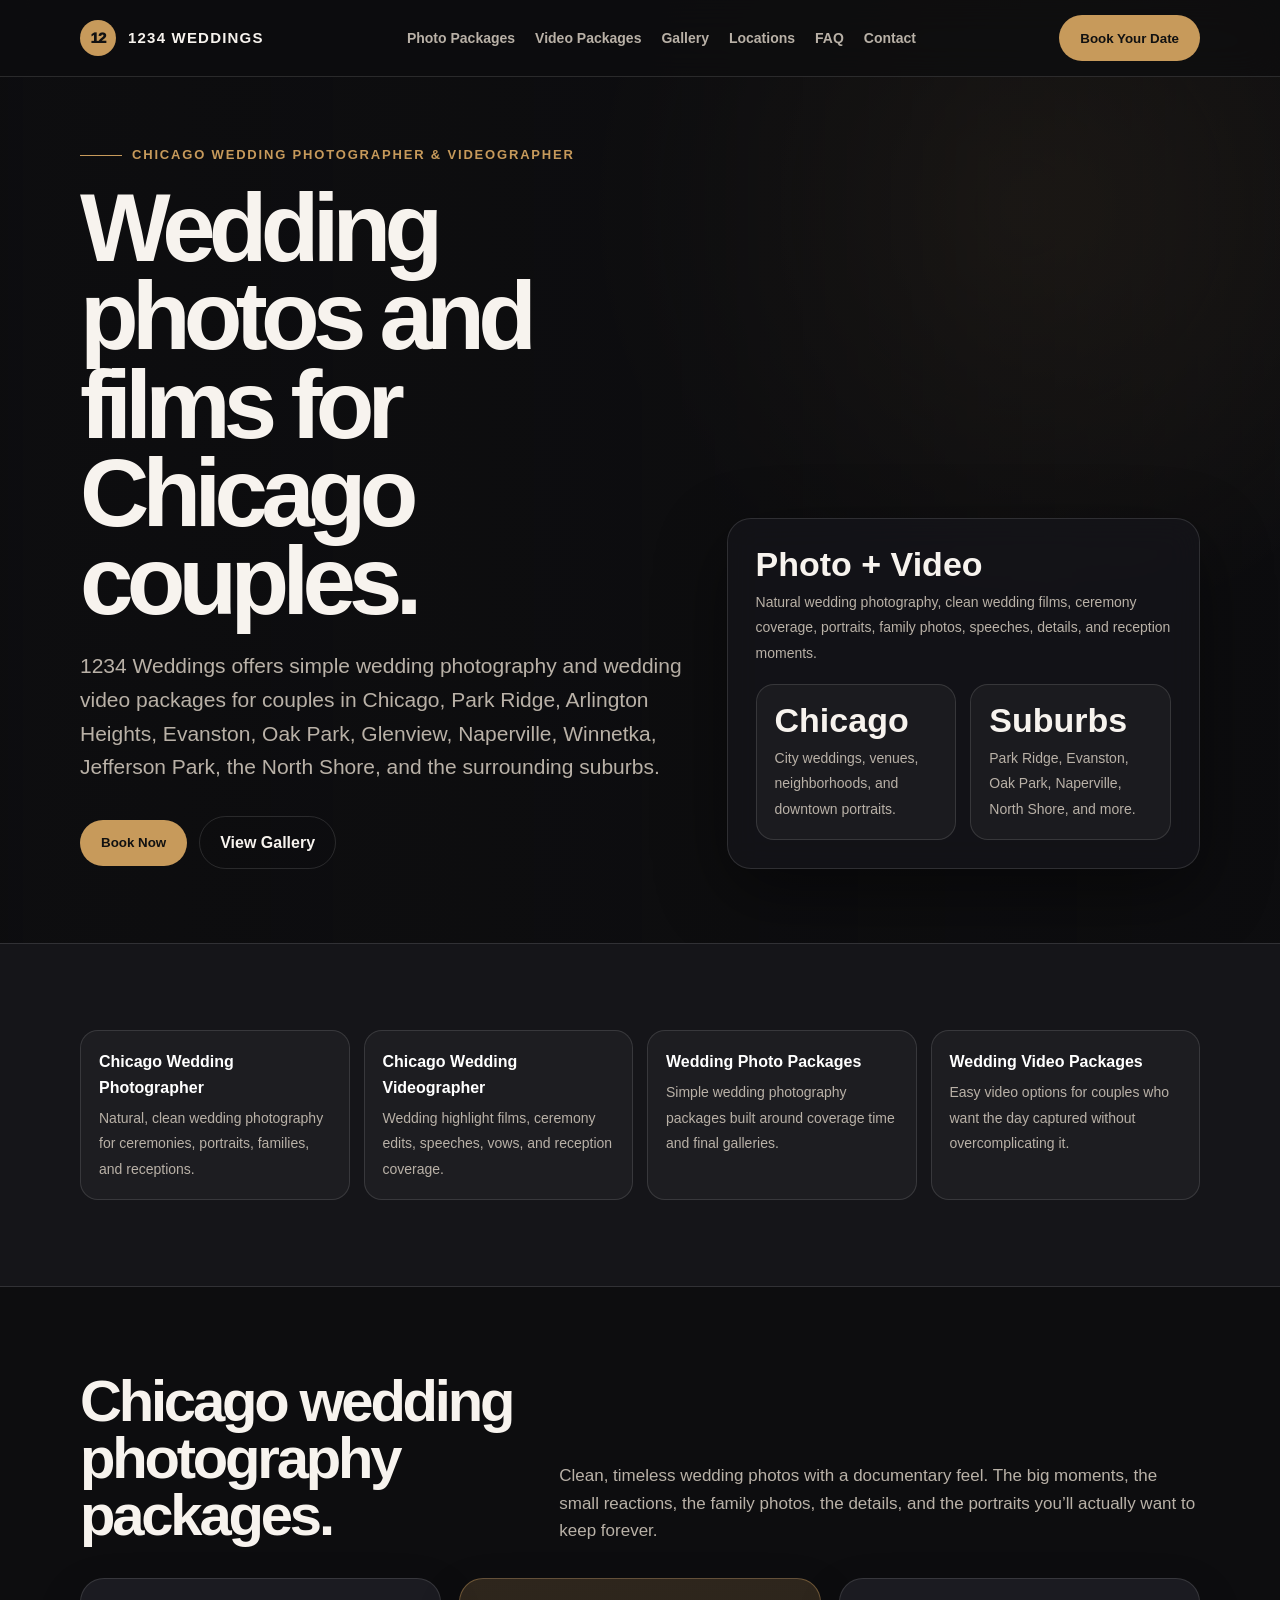
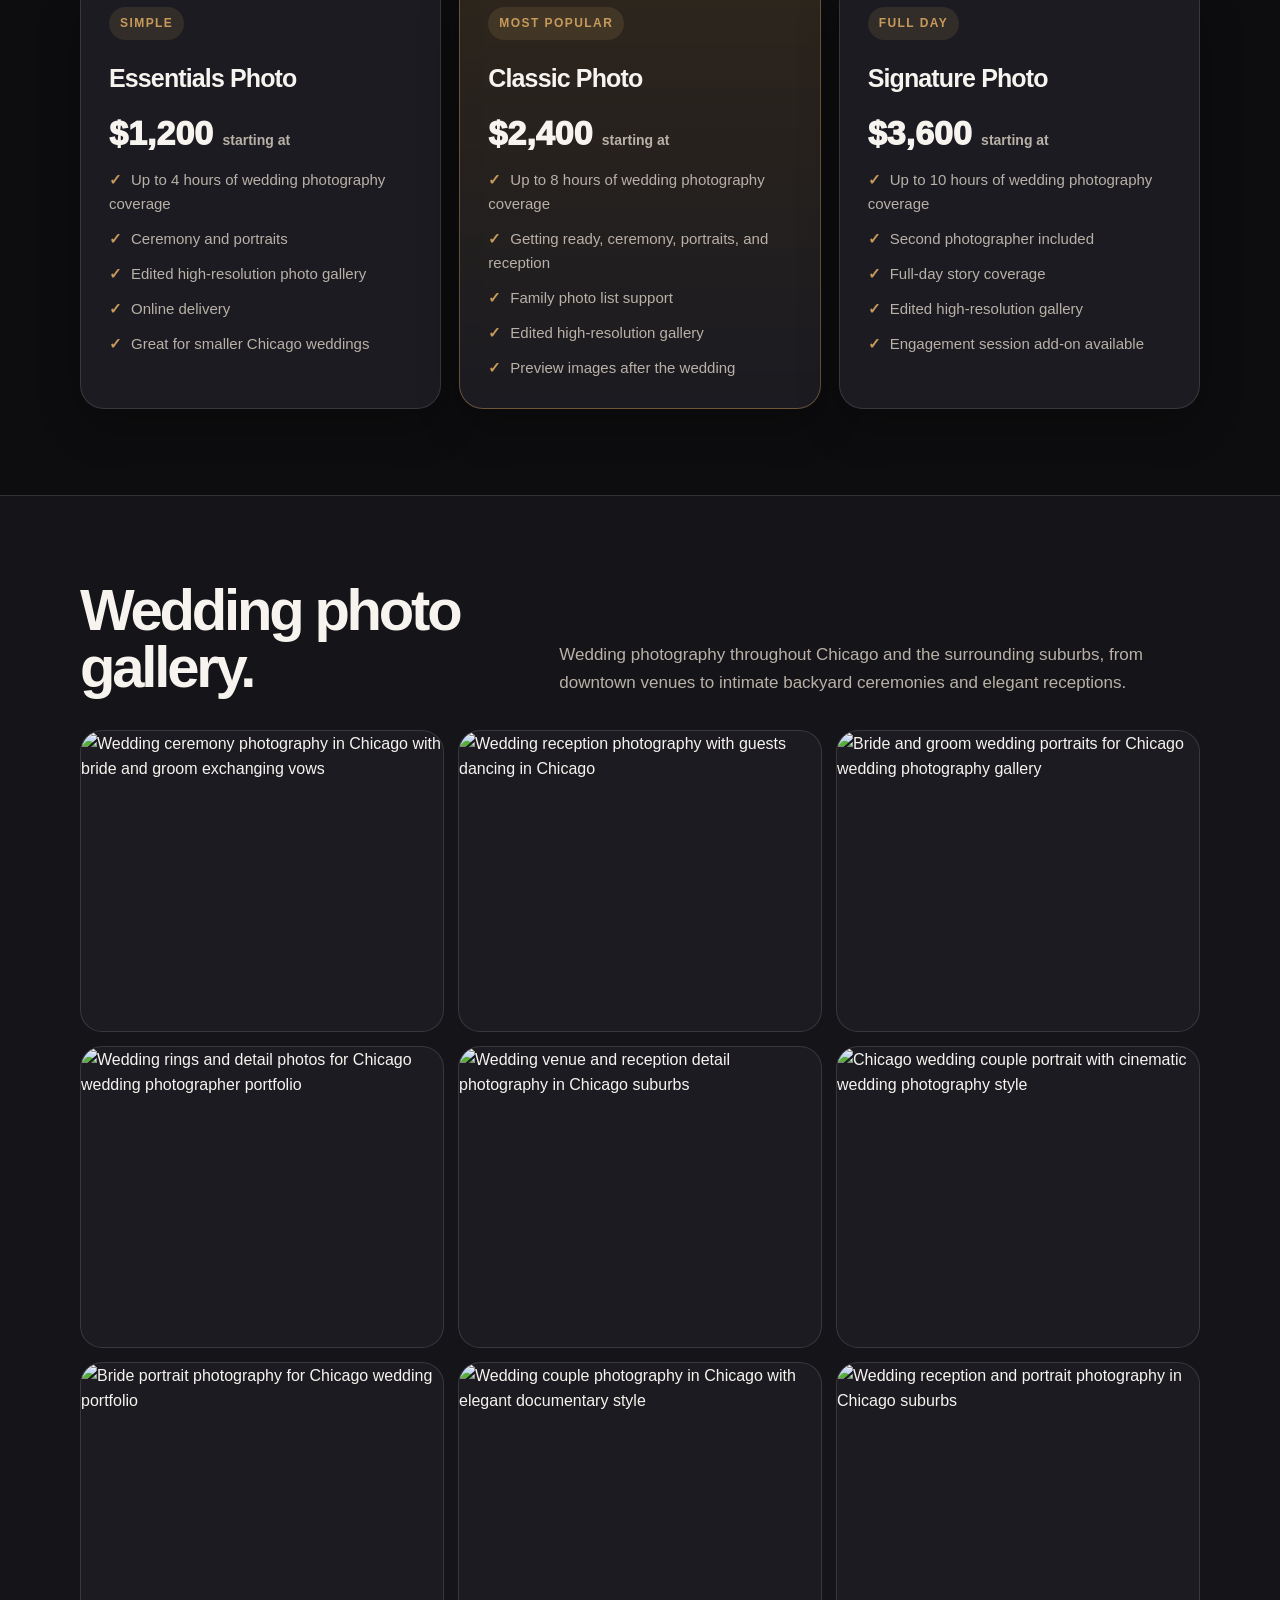
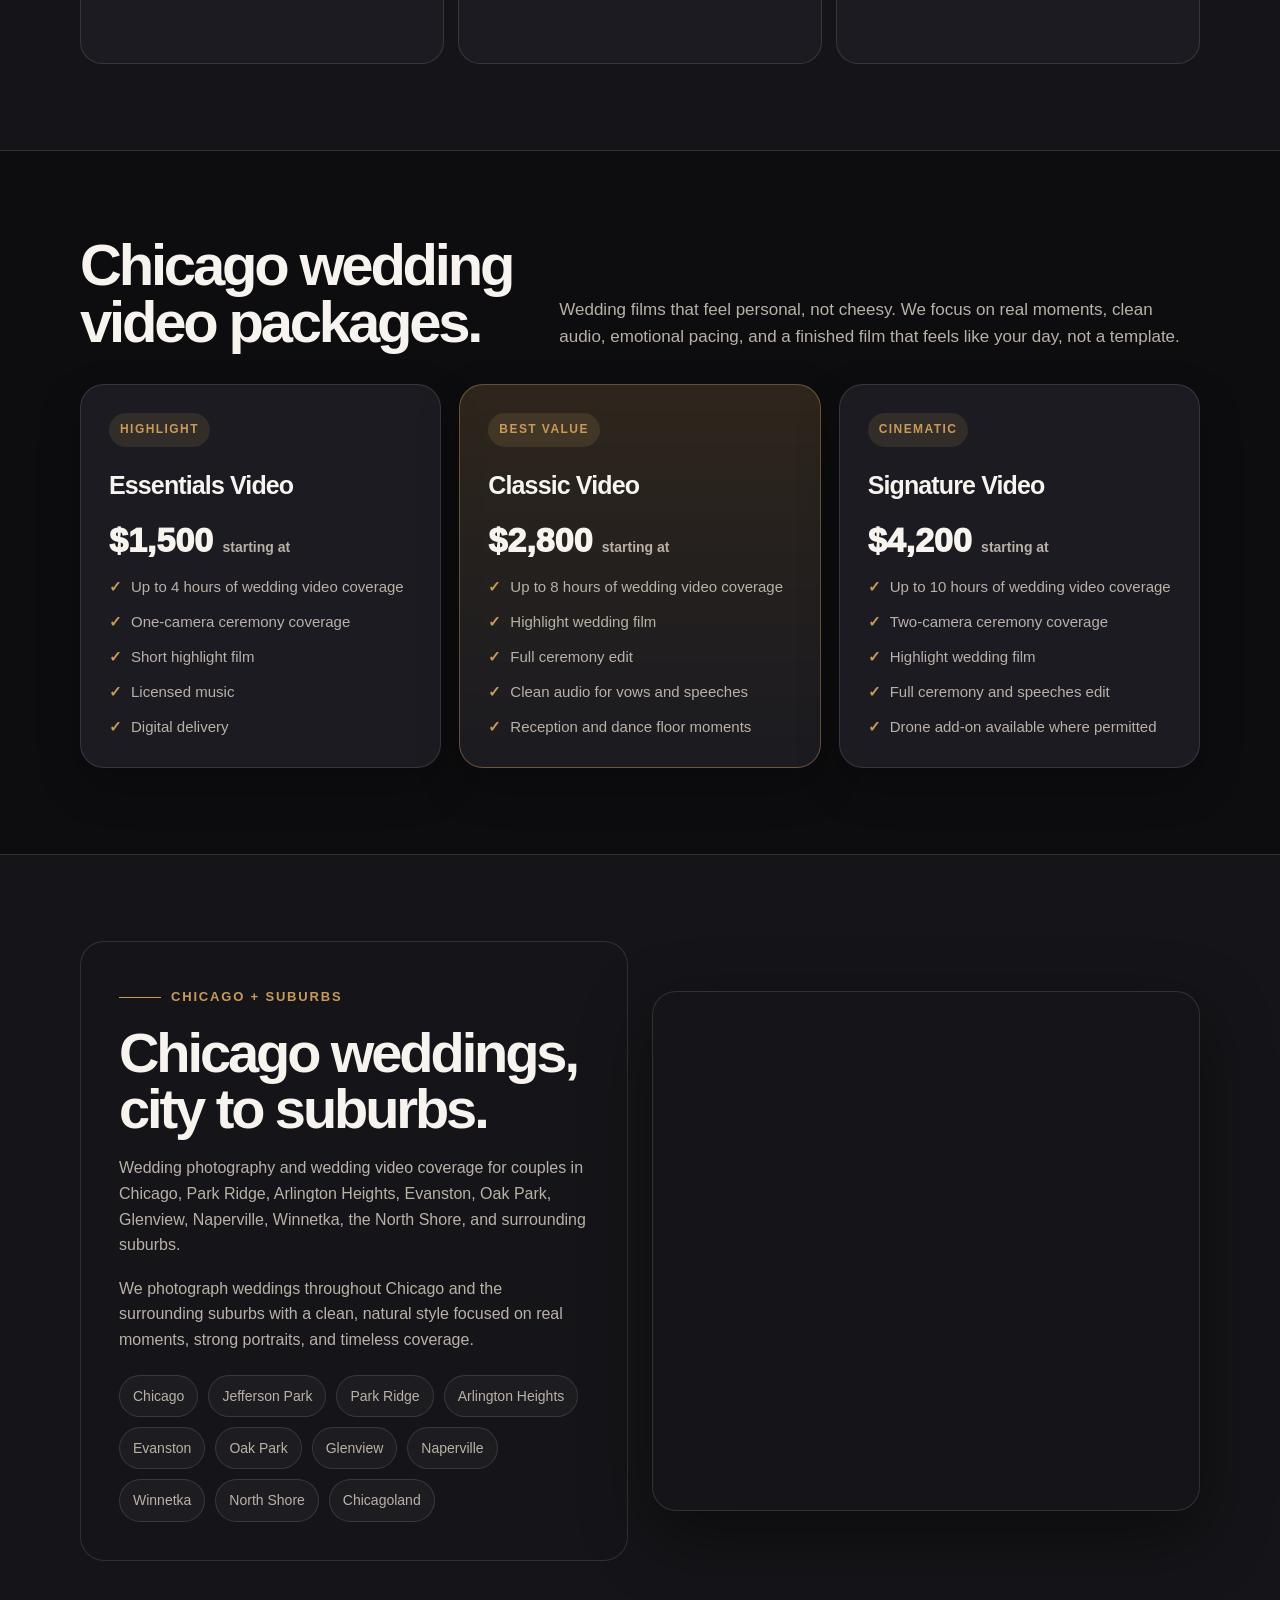
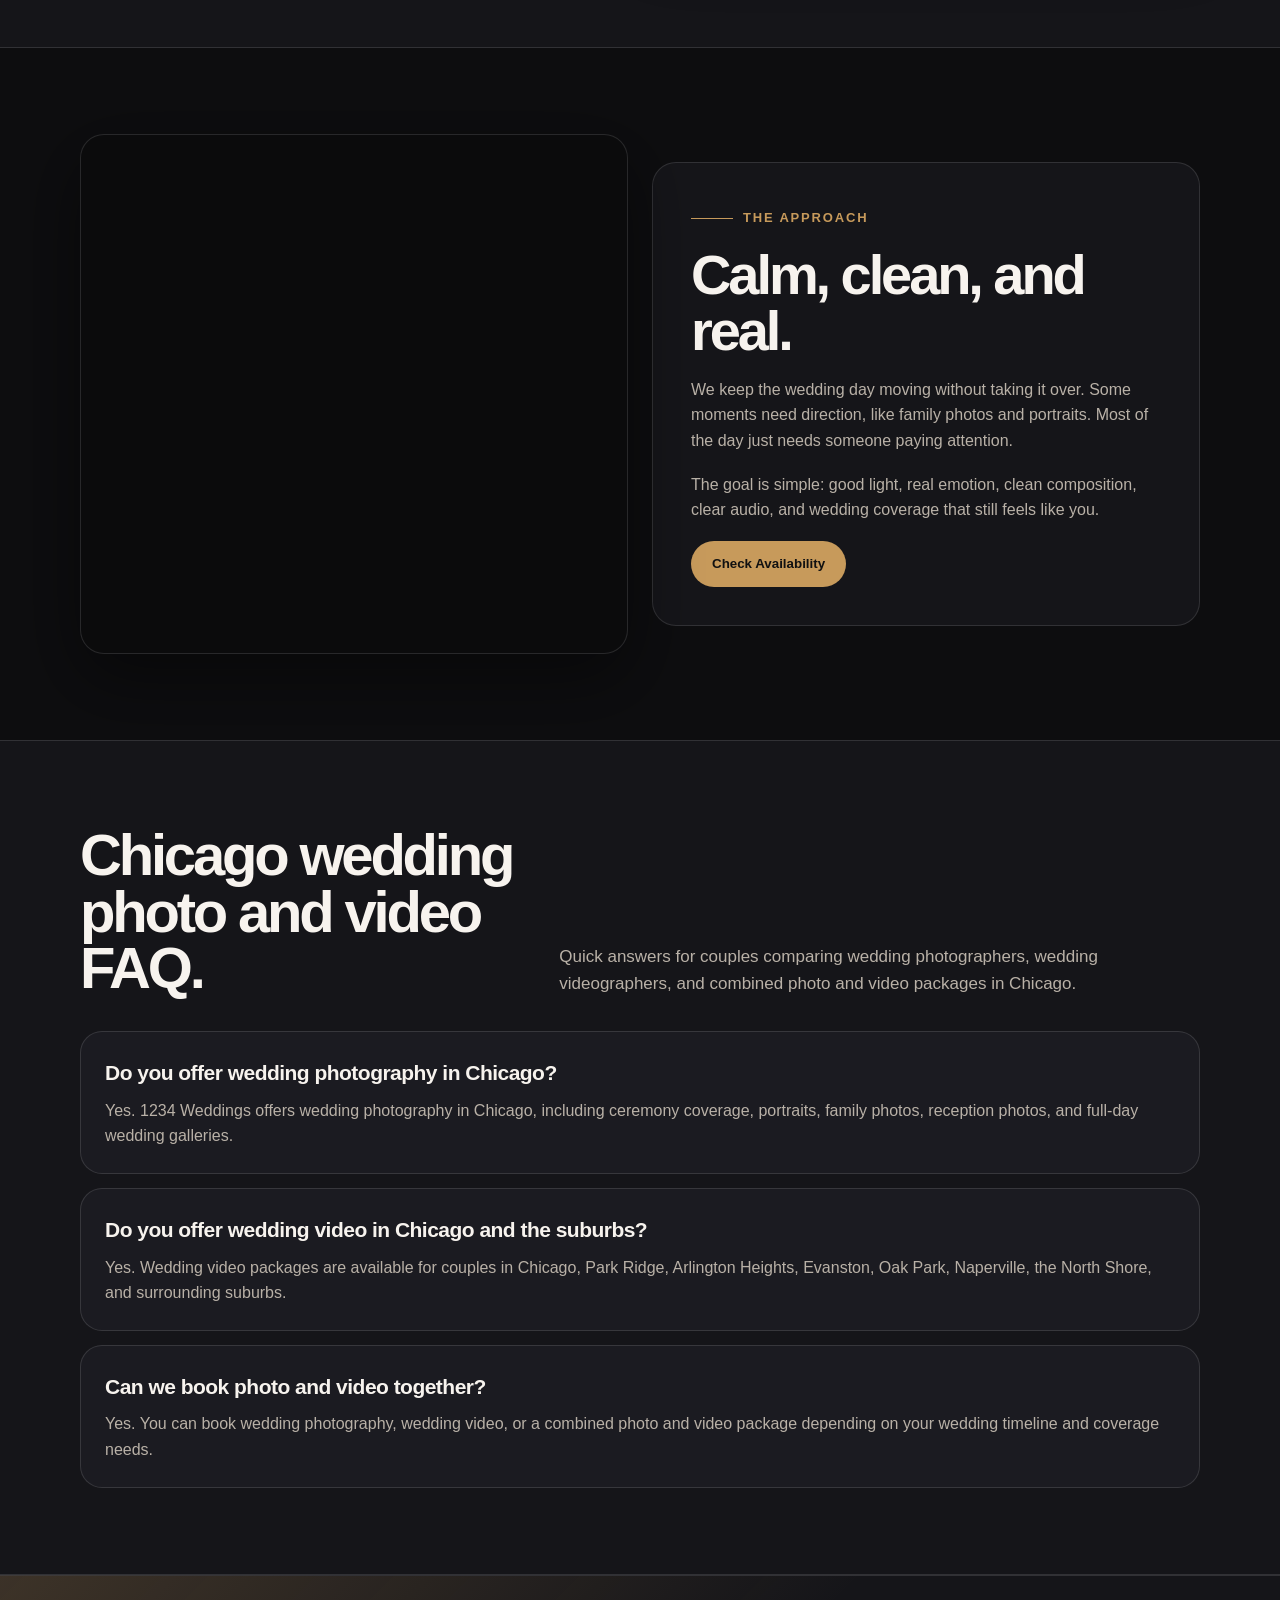
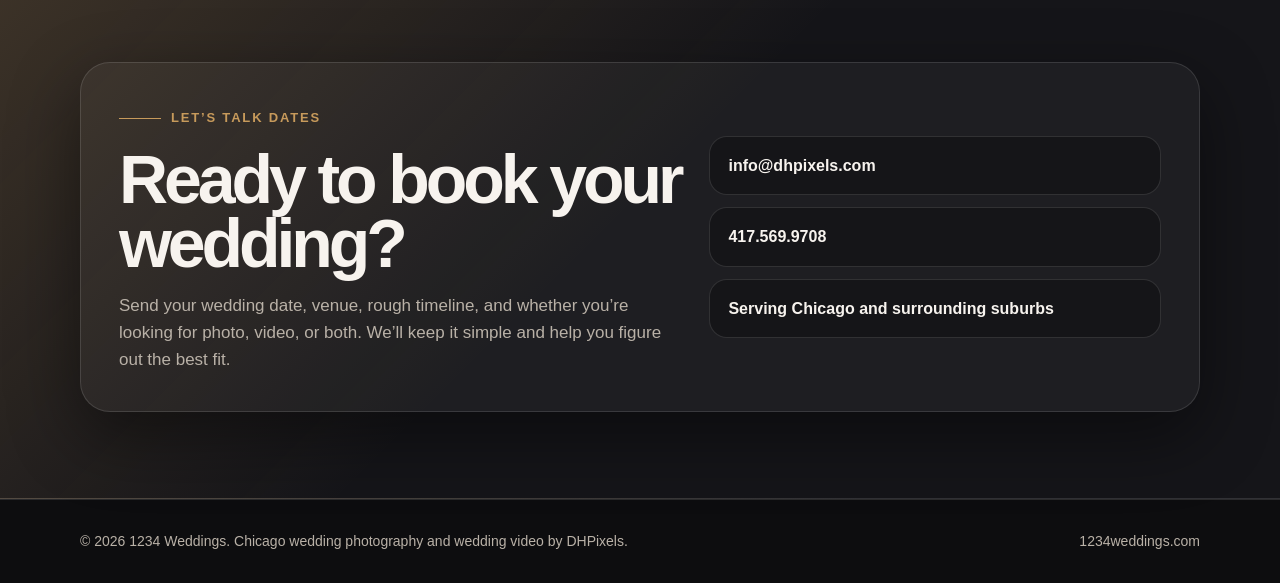
==== index.html @ 3622712f "Rename 1234_weddings_one_page_site.html to index.html" ====
<!DOCTYPE html>
<html lang="en">
<head>
  <meta charset="UTF-8" />
  <meta name="viewport" content="width=device-width, initial-scale=1.0" />

  <title>Chicago Wedding Photographer & Videographer | 1234 Weddings</title>
  <meta name="description" content="1234 Weddings offers wedding photography and wedding video in Chicago, Park Ridge, Arlington Heights, Evanston, Oak Park, Glenview, Naperville, Winnetka, Jefferson Park, the North Shore, and surrounding suburbs. Simple wedding photo packages, clean wedding films, and easy booking through info@dhpixels.com." />
  <meta name="keywords" content="Chicago wedding photographer, Chicago wedding videographer, wedding photography Chicago, wedding video Chicago, wedding photographer Park Ridge, wedding videographer Park Ridge, wedding photographer Arlington Heights, wedding photographer Evanston, wedding photographer Oak Park, wedding photographer Naperville, wedding photographer North Shore, wedding video packages Chicago, wedding photo packages Chicago" />
  <meta name="robots" content="index, follow, max-image-preview:large" />
  <meta name="author" content="1234 Weddings" />
  <link rel="canonical" href="https://1234weddings.com/" />

  <meta property="og:title" content="Chicago Wedding Photographer & Videographer | 1234 Weddings" />
  <meta property="og:description" content="Simple, natural wedding photography and wedding video packages for couples in Chicago and the suburbs." />
  <meta property="og:type" content="website" />
  <meta property="og:url" content="https://1234weddings.com/" />
  <meta property="og:image" content="https://i.postimg.cc/MGp6KhQF/1234weddings-com0.avif" />
  <meta property="og:locale" content="en_US" />

  <meta name="twitter:card" content="summary_large_image" />
  <meta name="twitter:title" content="Chicago Wedding Photographer & Videographer | 1234 Weddings" />
  <meta name="twitter:description" content="Wedding photo and video packages for Chicago couples and surrounding suburbs." />
  <meta name="twitter:image" content="https://i.postimg.cc/MGp6KhQF/1234weddings-com0.avif" />

  <script type="application/ld+json">
  {
    "@context": "https://schema.org",
    "@graph": [
      {
        "@type": "LocalBusiness",
        "@id": "https://1234weddings.com/#business",
        "name": "1234 Weddings",
        "url": "https://1234weddings.com/",
        "email": "info@dhpixels.com",
        "telephone": "+1-417-569-9708",
        "description": "Chicago wedding photography and wedding video services for couples in Chicago and surrounding suburbs.",
        "image": "https://i.postimg.cc/MGp6KhQF/1234weddings-com0.avif",
        "areaServed": [
          "Chicago",
          "Jefferson Park",
          "Park Ridge",
          "Arlington Heights",
          "Evanston",
          "Oak Park",
          "Glenview",
          "Naperville",
          "Winnetka",
          "North Shore",
          "Chicagoland"
        ],
        "serviceType": [
          "Wedding Photography",
          "Wedding Videography",
          "Wedding Photo Packages",
          "Wedding Video Packages"
        ],
        "priceRange": "$$$"
      },
      {
        "@type": "WebSite",
        "@id": "https://1234weddings.com/#website",
        "url": "https://1234weddings.com/",
        "name": "1234 Weddings",
        "description": "Chicago wedding photographer and wedding videographer for couples in Chicago and the suburbs.",
        "publisher": {
          "@id": "https://1234weddings.com/#business"
        }
      },
      {
        "@type": "FAQPage",
        "@id": "https://1234weddings.com/#faq",
        "mainEntity": [
          {
            "@type": "Question",
            "name": "Do you offer wedding photography in Chicago?",
            "acceptedAnswer": {
              "@type": "Answer",
              "text": "Yes. 1234 Weddings offers wedding photography in Chicago, including ceremony coverage, portraits, family photos, reception photos, and full-day wedding galleries."
            }
          },
          {
            "@type": "Question",
            "name": "Do you offer wedding video in Chicago and the suburbs?",
            "acceptedAnswer": {
              "@type": "Answer",
              "text": "Yes. 1234 Weddings offers wedding video packages for couples in Chicago, Park Ridge, Arlington Heights, Evanston, Oak Park, Naperville, the North Shore, and surrounding suburbs."
            }
          },
          {
            "@type": "Question",
            "name": "Can couples book photo and video together?",
            "acceptedAnswer": {
              "@type": "Answer",
              "text": "Yes. Couples can book wedding photography, wedding video, or a combined photo and video package depending on the wedding timeline and coverage needs."
            }
          }
        ]
      }
    ]
  }
  </script>

  <style>
    .contact-modal {
      position: fixed;
      inset: 0;
      background: rgba(0,0,0,.72);
      display: flex;
      align-items: center;
      justify-content: center;
      padding: 20px;
      z-index: 9999;
      opacity: 0;
      visibility: hidden;
      transition: .25s ease;
    }

    .contact-modal.active {
      opacity: 1;
      visibility: visible;
    }

    .modal-box {
      width: 100%;
      max-width: 440px;
      background: linear-gradient(180deg, #1d4ed8, #1e40af);
      border-radius: 28px;
      padding: 34px;
      color: white;
      position: relative;
      box-shadow: 0 30px 80px rgba(0,0,0,.45);
    }

    .modal-close {
      position: absolute;
      top: 16px;
      right: 18px;
      background: rgba(255,255,255,.12);
      border: 0;
      width: 38px;
      height: 38px;
      border-radius: 50%;
      color: white;
      font-size: 18px;
      cursor: pointer;
    }

    .modal-box h3 {
      font-size: 38px;
      line-height: .95;
      letter-spacing: -.05em;
      margin-bottom: 14px;
    }

    .modal-box p {
      color: rgba(255,255,255,.78);
      margin-bottom: 26px;
      font-size: 16px;
    }

    .modal-actions {
      display: grid;
      gap: 12px;
    }

    .modal-link {
      display: flex;
      align-items: center;
      justify-content: center;
      min-height: 58px;
      border-radius: 18px;
      font-weight: 900;
      font-size: 16px;
      transition: .2s ease;
    }

    .modal-link.primary {
      background: white;
      color: #1e40af;
    }

    .modal-link.secondary {
      background: rgba(255,255,255,.12);
      color: white;
      border: 1px solid rgba(255,255,255,.14);
    }

    .modal-link:hover {
      transform: translateY(-2px);
    }
    :root {
      --bg: #0d0d0f;
      --bg-soft: #151519;
      --card: #1b1b21;
      --text: #f7f3ee;
      --muted: #b9b1a7;
      --line: rgba(255,255,255,.12);
      --accent: #c79a5b;
      --accent-soft: rgba(199,154,91,.14);
      --white: #ffffff;
      --shadow: 0 24px 70px rgba(0,0,0,.45);
      --radius: 24px;
    }

    * {
      box-sizing: border-box;
      margin: 0;
      padding: 0;
    }

    html {
      scroll-behavior: smooth;
    }

    body {
      font-family: Inter, -apple-system, BlinkMacSystemFont, "Segoe UI", sans-serif;
      background: var(--bg);
      color: var(--text);
      line-height: 1.6;
      overflow-x: hidden;
    }

    a {
      color: inherit;
      text-decoration: none;
    }

    img {
      max-width: 100%;
      display: block;
    }

    .skip-link {
      position: absolute;
      top: -80px;
      left: 16px;
      z-index: 99;
      padding: 12px 16px;
      background: var(--accent);
      color: #111;
      border-radius: 999px;
      font-weight: 900;
    }

    .skip-link:focus {
      top: 16px;
    }

    .wrap {
      width: min(1120px, calc(100% - 36px));
      margin: 0 auto;
    }

    header {
      position: fixed;
      top: 0;
      left: 0;
      width: 100%;
      z-index: 10;
      backdrop-filter: blur(16px);
      background: rgba(13,13,15,.78);
      border-bottom: 1px solid var(--line);
    }

    .nav {
      height: 76px;
      display: flex;
      align-items: center;
      justify-content: space-between;
      gap: 20px;
    }

    .brand {
      display: flex;
      align-items: center;
      gap: 12px;
      font-weight: 900;
      letter-spacing: .08em;
      text-transform: uppercase;
      font-size: 15px;
      white-space: nowrap;
    }

    .brand-mark {
      width: 36px;
      height: 36px;
      border-radius: 50%;
      display: grid;
      place-items: center;
      background: var(--accent);
      color: #121212;
      font-weight: 950;
      letter-spacing: -.05em;
      flex: 0 0 auto;
    }

    .nav-links {
      display: flex;
      align-items: center;
      gap: 20px;
      color: var(--muted);
      font-size: 14px;
      font-weight: 700;
    }

    .nav-links a:hover {
      color: var(--white);
    }

    .btn {
      display: inline-flex;
      align-items: center;
      justify-content: center;
      border-radius: 999px;
      padding: 13px 20px;
      background: var(--accent);
      color: #111;
      font-weight: 900;
      border: 1px solid transparent;
      transition: .2s ease;
      text-align: center;
      min-height: 46px;
    }

    .btn:hover {
      transform: translateY(-2px);
      box-shadow: 0 14px 30px rgba(199,154,91,.22);
    }

    .btn.secondary {
      background: transparent;
      color: var(--text);
      border-color: var(--line);
    }

    .hero {
      min-height: 94vh;
      display: grid;
      align-items: center;
      padding: 138px 0 74px;
      position: relative;
      overflow: hidden;
      background:
        linear-gradient(90deg, rgba(13,13,15,.97) 0%, rgba(13,13,15,.80) 52%, rgba(13,13,15,.58) 100%),
        radial-gradient(circle at 80% 22%, rgba(199,154,91,.22), transparent 34%),
        url('https://i.postimg.cc/MGp6KhQF/1234weddings-com0.avif') center/cover;
    }

    .hero-grid {
      display: grid;
      grid-template-columns: 1.12fr .88fr;
      align-items: end;
      gap: 44px;
    }

    .eyebrow {
      display: inline-flex;
      align-items: center;
      gap: 10px;
      color: var(--accent);
      font-size: 13px;
      text-transform: uppercase;
      letter-spacing: .14em;
      font-weight: 900;
      margin-bottom: 18px;
    }

    .eyebrow::before {
      content: "";
      width: 42px;
      height: 1px;
      background: var(--accent);
      flex: 0 0 auto;
    }

    h1 {
      font-size: clamp(44px, 8vw, 96px);
      line-height: .92;
      letter-spacing: -.07em;
      max-width: 900px;
      margin-bottom: 24px;
    }

    .hero p {
      max-width: 700px;
      color: var(--muted);
      font-size: clamp(17px, 2vw, 21px);
      margin-bottom: 32px;
    }

    .hero-actions {
      display: flex;
      flex-wrap: wrap;
      gap: 12px;
      align-items: center;
    }

    .hero-card {
      background: rgba(21,21,25,.80);
      border: 1px solid var(--line);
      border-radius: var(--radius);
      padding: 28px;
      box-shadow: var(--shadow);
      backdrop-filter: blur(16px);
    }

    .hero-card strong {
      display: block;
      font-size: 34px;
      line-height: 1;
      margin-bottom: 8px;
    }

    .hero-card span {
      color: var(--muted);
      font-size: 14px;
    }

    .stats {
      display: grid;
      grid-template-columns: 1fr 1fr;
      gap: 14px;
      margin-top: 18px;
    }

    .stat {
      border: 1px solid var(--line);
      border-radius: 18px;
      padding: 18px;
      background: rgba(255,255,255,.04);
    }

    section {
      padding: 86px 0;
    }

    .section-head {
      display: grid;
      grid-template-columns: .82fr 1.18fr;
      gap: 34px;
      align-items: end;
      margin-bottom: 34px;
    }

    .section-head h2 {
      font-size: clamp(34px, 5vw, 58px);
      line-height: .98;
      letter-spacing: -.055em;
    }

    .section-head p {
      color: var(--muted);
      font-size: 17px;
      max-width: 680px;
    }

    .cards {
      display: grid;
      grid-template-columns: repeat(3, 1fr);
      gap: 18px;
    }

    .card {
      background: var(--card);
      border: 1px solid var(--line);
      border-radius: var(--radius);
      padding: 28px;
      box-shadow: 0 18px 44px rgba(0,0,0,.24);
      min-height: 100%;
    }

    .card.featured {
      background: linear-gradient(180deg, rgba(199,154,91,.18), rgba(27,27,33,1));
      border-color: rgba(199,154,91,.42);
    }

    .card .tag {
      display: inline-flex;
      padding: 7px 11px;
      border-radius: 999px;
      background: var(--accent-soft);
      color: var(--accent);
      font-size: 12px;
      text-transform: uppercase;
      letter-spacing: .12em;
      font-weight: 900;
      margin-bottom: 18px;
    }

    .card h3 {
      font-size: 25px;
      letter-spacing: -.035em;
      margin-bottom: 8px;
    }

    .price {
      font-size: 34px;
      line-height: 1;
      font-weight: 950;
      margin: 18px 0 18px;
    }

    .price span {
      color: var(--muted);
      font-size: 14px;
      font-weight: 700;
    }

    .card ul {
      list-style: none;
      display: grid;
      gap: 11px;
      color: var(--muted);
      font-size: 15px;
    }

    .card li::before {
      content: "✓";
      color: var(--accent);
      font-weight: 900;
      margin-right: 9px;
    }

    .seo-band {
      background: var(--bg-soft);
      border-top: 1px solid var(--line);
      border-bottom: 1px solid var(--line);
    }

    .seo-grid {
      display: grid;
      grid-template-columns: repeat(4, 1fr);
      gap: 14px;
    }

    .seo-pill {
      border: 1px solid var(--line);
      border-radius: 18px;
      padding: 18px;
      background: rgba(255,255,255,.035);
    }

    .seo-pill strong {
      display: block;
      margin-bottom: 4px;
      color: var(--white);
    }

    .seo-pill span {
      color: var(--muted);
      font-size: 14px;
    }

    .gallery-grid {
      display: grid;
      grid-template-columns: repeat(3, 1fr);
      gap: 14px;
    }

    .gallery-item {
      min-height: 300px;
      border-radius: 22px;
      overflow: hidden;
      border: 1px solid var(--line);
      background: var(--card);
      position: relative;
    }

    .gallery-item img {
      width: 100%;
      height: 100%;
      min-height: 300px;
      object-fit: cover;
      object-position: center;
      transition: transform .28s ease;
      aspect-ratio: 4 / 3;
    }

    .gallery-item.offset-down img {
      object-position: center 92%;
    }

    .gallery-item:hover img {
      transform: scale(1.04);
    }

    .gallery-item {
      cursor: pointer;
    }

    .lightbox {
      position: fixed;
      inset: 0;
      background: rgba(0,0,0,.92);
      display: flex;
      align-items: center;
      justify-content: center;
      padding: 24px;
      z-index: 10000;
      opacity: 0;
      visibility: hidden;
      transition: .25s ease;
    }

    .lightbox.active {
      opacity: 1;
      visibility: visible;
    }

    .lightbox img {
      max-width: min(1400px, 100%);
      max-height: 88vh;
      border-radius: 20px;
      object-fit: contain;
      box-shadow: 0 30px 90px rgba(0,0,0,.55);
    }

    .lightbox-close {
      position: absolute;
      top: 20px;
      right: 20px;
      width: 48px;
      height: 48px;
      border-radius: 50%;
      border: 0;
      background: rgba(255,255,255,.14);
      color: white;
      font-size: 22px;
      cursor: pointer;
    }

    .split {
      display: grid;
      grid-template-columns: 1fr 1fr;
      gap: 24px;
      align-items: center;
    }

    .image-panel {
      min-height: 520px;
      border-radius: var(--radius);
      background: url('https://i.postimg.cc/nzsnqBTq/1234weddings-com3.jpg') center/cover;
      border: 1px solid var(--line);
      box-shadow: var(--shadow);
    }

    .style-image-panel {
      min-height: 520px;
      border-radius: var(--radius);
      background:
        linear-gradient(rgba(0,0,0,.18), rgba(0,0,0,.18)),
        url('https://i.postimg.cc/50GwbhsL/Screenshot-2026-05-17-at-11-35-56-PM.png') center/cover;
      filter: grayscale(100%);
      border: 1px solid var(--line);
      box-shadow: var(--shadow);
      border: 1px solid var(--line);
      box-shadow: var(--shadow);
    }

    .text-panel {
      background: var(--bg-soft);
      border: 1px solid var(--line);
      border-radius: var(--radius);
      padding: 38px;
    }

    .text-panel h2 {
      font-size: clamp(34px, 5vw, 56px);
      line-height: 1;
      letter-spacing: -.055em;
      margin-bottom: 18px;
    }

    .text-panel p {
      color: var(--muted);
      margin-bottom: 18px;
    }

    .location-list {
      display: flex;
      flex-wrap: wrap;
      gap: 10px;
      margin-top: 22px;
    }

    .location-list span {
      border: 1px solid var(--line);
      border-radius: 999px;
      padding: 9px 13px;
      color: var(--muted);
      background: rgba(255,255,255,.035);
      font-size: 14px;
    }

    .faq-list {
      display: grid;
      gap: 14px;
    }

    .faq-item {
      border: 1px solid var(--line);
      border-radius: 22px;
      padding: 24px;
      background: var(--card);
    }

    .faq-item h3 {
      font-size: 21px;
      letter-spacing: -.025em;
      margin-bottom: 8px;
    }

    .faq-item p {
      color: var(--muted);
    }

    .contact {
      background:
        linear-gradient(135deg, rgba(199,154,91,.22), rgba(13,13,15,0) 48%),
        var(--bg-soft);
      border-top: 1px solid var(--line);
      border-bottom: 1px solid var(--line);
    }

    .contact-box {
      display: grid;
      grid-template-columns: 1fr .8fr;
      gap: 26px;
      align-items: center;
      background: rgba(255,255,255,.04);
      border: 1px solid var(--line);
      border-radius: 30px;
      padding: 38px;
      box-shadow: var(--shadow);
    }

    .contact h2 {
      font-size: clamp(38px, 6vw, 68px);
      line-height: .95;
      letter-spacing: -.06em;
      margin-bottom: 16px;
    }

    .contact p {
      color: var(--muted);
      font-size: 17px;
      max-width: 650px;
    }

    .contact-info {
      display: grid;
      gap: 12px;
    }

    .contact-line {
      border: 1px solid var(--line);
      border-radius: 18px;
      padding: 16px 18px;
      background: rgba(13,13,15,.5);
      color: var(--text);
      font-weight: 800;
      overflow-wrap: anywhere;
    }

    footer {
      padding: 30px 0;
      color: var(--muted);
      font-size: 14px;
      border-top: 1px solid var(--line);
    }

    .footer-inner {
      display: flex;
      justify-content: space-between;
      gap: 16px;
      flex-wrap: wrap;
    }

    @media (max-width: 980px) {
      .nav-links {
        display: none;
      }

      .hero-grid,
      .section-head,
      .split,
      .contact-box {
        grid-template-columns: 1fr;
      }

      .hero {
        min-height: auto;
        padding-top: 122px;
      }

      .cards,
      .seo-grid {
        grid-template-columns: 1fr 1fr;
      }

      .gallery-grid {
        grid-template-columns: 1fr 1fr;
      }

      .image-panel {
        min-height: 380px;
      }
    }

    @media (max-width: 620px) {
      .wrap {
        width: min(100% - 24px, 1120px);
      }

      .nav {
        height: 68px;
      }

      .brand span:last-child {
        font-size: 12px;
        letter-spacing: .06em;
      }

      .brand-mark {
        width: 34px;
        height: 34px;
      }

      header .btn {
        padding: 11px 14px;
        font-size: 13px;
      }

      h1 {
        font-size: 46px;
        letter-spacing: -.06em;
      }

      .hero {
        padding-bottom: 58px;
        background-position: center;
      }

      .hero p {
        font-size: 17px;
      }

      .hero-actions .btn {
        width: 100%;
      }

      section {
        padding: 62px 0;
      }

      .hero-card,
      .card,
      .text-panel,
      .contact-box,
      .faq-item {
        padding: 24px;
      }

      .stats,
      .cards,
      .seo-grid,
      .gallery-grid {
        grid-template-columns: 1fr;
      }

      .gallery-item,
      .gallery-item img {
        min-height: 245px;
      }
    }
  </style>
</head>
<body>
  <a class="skip-link" href="#main">Skip to content</a>

  <header>
    <div class="wrap nav">
      <a class="brand" href="#top" aria-label="1234 Weddings Home">
        <span class="brand-mark">12</span>
        <span>1234 Weddings</span>
      </a>

      <nav class="nav-links" aria-label="Main navigation">
        <a href="#photo-packages">Photo Packages</a>
        <a href="#video-packages">Video Packages</a>
        <a href="#gallery">Gallery</a>
        <a href="#locations">Locations</a>
        <a href="#faq">FAQ</a>
        <a href="#contact">Contact</a>
      </nav>

      <button class="btn open-contact-modal">Book Your Date</button>
    </div>
  </header>

  <main id="main">
    <section id="top" class="hero">
      <div class="wrap hero-grid">
        <div>
          <div class="eyebrow">Chicago wedding photographer & videographer</div>
          <h1>Wedding photos and films for Chicago couples.</h1>
          <p>1234 Weddings offers simple wedding photography and wedding video packages for couples in Chicago, Park Ridge, Arlington Heights, Evanston, Oak Park, Glenview, Naperville, Winnetka, Jefferson Park, the North Shore, and the surrounding suburbs.</p>
          <div class="hero-actions">
            <button class="btn open-contact-modal">Book Now</button>
            <a class="btn secondary" href="#gallery">View Gallery</a>
          </div>
        </div>

        <aside class="hero-card" aria-label="Wedding services summary">
          <strong>Photo + Video</strong>
          <span>Natural wedding photography, clean wedding films, ceremony coverage, portraits, family photos, speeches, details, and reception moments.</span>
          <div class="stats">
            <div class="stat">
              <strong>Chicago</strong>
              <span>City weddings, venues, neighborhoods, and downtown portraits.</span>
            </div>
            <div class="stat">
              <strong>Suburbs</strong>
              <span>Park Ridge, Evanston, Oak Park, Naperville, North Shore, and more.</span>
            </div>
          </div>
        </aside>
      </div>
    </section>

    <section class="seo-band" aria-label="Wedding SEO service highlights">
      <div class="wrap seo-grid">
        <div class="seo-pill">
          <strong>Chicago Wedding Photographer</strong>
          <span>Natural, clean wedding photography for ceremonies, portraits, families, and receptions.</span>
        </div>
        <div class="seo-pill">
          <strong>Chicago Wedding Videographer</strong>
          <span>Wedding highlight films, ceremony edits, speeches, vows, and reception coverage.</span>
        </div>
        <div class="seo-pill">
          <strong>Wedding Photo Packages</strong>
          <span>Simple wedding photography packages built around coverage time and final galleries.</span>
        </div>
        <div class="seo-pill">
          <strong>Wedding Video Packages</strong>
          <span>Easy video options for couples who want the day captured without overcomplicating it.</span>
        </div>
      </div>
    </section>

    <section id="photo-packages">
      <div class="wrap">
        <div class="section-head">
          <h2>Chicago wedding photography packages.</h2>
          <p>Clean, timeless wedding photos with a documentary feel. The big moments, the small reactions, the family photos, the details, and the portraits you’ll actually want to keep forever.</p>
        </div>

        <div class="cards">
          <article class="card">
            <span class="tag">Simple</span>
            <h3>Essentials Photo</h3>
            <div class="price">$1,200 <span>starting at</span></div>
            <ul>
              <li>Up to 4 hours of wedding photography coverage</li>
              <li>Ceremony and portraits</li>
              <li>Edited high-resolution photo gallery</li>
              <li>Online delivery</li>
              <li>Great for smaller Chicago weddings</li>
            </ul>
          </article>

          <article class="card featured">
            <span class="tag">Most Popular</span>
            <h3>Classic Photo</h3>
            <div class="price">$2,400 <span>starting at</span></div>
            <ul>
              <li>Up to 8 hours of wedding photography coverage</li>
              <li>Getting ready, ceremony, portraits, and reception</li>
              <li>Family photo list support</li>
              <li>Edited high-resolution gallery</li>
              <li>Preview images after the wedding</li>
            </ul>
          </article>

          <article class="card">
            <span class="tag">Full Day</span>
            <h3>Signature Photo</h3>
            <div class="price">$3,600 <span>starting at</span></div>
            <ul>
              <li>Up to 10 hours of wedding photography coverage</li>
              <li>Second photographer included</li>
              <li>Full-day story coverage</li>
              <li>Edited high-resolution gallery</li>
              <li>Engagement session add-on available</li>
            </ul>
          </article>
        </div>
      </div>
    </section>

    <section id="gallery" class="seo-band">
      <div class="wrap">
        <div class="section-head">
          <h2>Wedding photo gallery.</h2>
          <p>Wedding photography throughout Chicago and the surrounding suburbs, from downtown venues to intimate backyard ceremonies and elegant receptions.</p>
        </div>

        <div class="gallery-grid" aria-label="Wedding photo gallery">
          <figure class="gallery-item offset-down">
            <img src="https://i.postimg.cc/YSCrqJFr/1234weddings-com1.avif" alt="Wedding ceremony photography in Chicago with bride and groom exchanging vows" width="900" height="675" loading="lazy" />
          </figure>

          <figure class="gallery-item">
            <img src="https://i.postimg.cc/6qnwmKk9/1234weddings-com4.jpg" alt="Wedding reception photography with guests dancing in Chicago" width="900" height="675" loading="lazy" />
          </figure>

          <figure class="gallery-item">
            <img src="https://i.postimg.cc/RhK9DmkZ/1234weddings-com5.jpg" alt="Bride and groom wedding portraits for Chicago wedding photography gallery" width="900" height="675" loading="lazy" />
          </figure>

          <figure class="gallery-item">
            <img src="https://i.postimg.cc/0Q697DZc/1234weddings-com6.jpg" alt="Wedding rings and detail photos for Chicago wedding photographer portfolio" width="900" height="675" loading="lazy" />
          </figure>

          <figure class="gallery-item">
            <img src="https://i.postimg.cc/LXr2D50v/1234weddings-com7.jpg" alt="Wedding venue and reception detail photography in Chicago suburbs" width="900" height="675" loading="lazy" />
          </figure>

          <figure class="gallery-item">
            <img src="https://i.postimg.cc/bvmxFDb5/1bb967-9828d4ff506b44aabc4811a2e02985fd.avif" alt="Chicago wedding couple portrait with cinematic wedding photography style" width="900" height="675" loading="lazy" />
          </figure>

          <figure class="gallery-item">
            <img src="https://i.postimg.cc/FRqjNMTc/Screenshot-2026-05-17-at-11-35-29-PM.png" alt="Bride portrait photography for Chicago wedding portfolio" width="900" height="675" loading="lazy" />
          </figure>

          <figure class="gallery-item">
            <img src="https://i.postimg.cc/50GwbhsL/Screenshot-2026-05-17-at-11-35-56-PM.png" alt="Wedding couple photography in Chicago with elegant documentary style" width="900" height="675" loading="lazy" />
          </figure>

          <figure class="gallery-item">
            <img src="https://i.postimg.cc/NML6hskr/Screenshot-2026-05-17-at-11-37-54-PM.png" alt="Wedding reception and portrait photography in Chicago suburbs" width="900" height="675" loading="lazy" />
          </figure>
        </div>
      </div>
    </section>

    <section id="video-packages">
      <div class="wrap">
        <div class="section-head">
          <h2>Chicago wedding video packages.</h2>
          <p>Wedding films that feel personal, not cheesy. We focus on real moments, clean audio, emotional pacing, and a finished film that feels like your day, not a template.</p>
        </div>

        <div class="cards">
          <article class="card">
            <span class="tag">Highlight</span>
            <h3>Essentials Video</h3>
            <div class="price">$1,500 <span>starting at</span></div>
            <ul>
              <li>Up to 4 hours of wedding video coverage</li>
              <li>One-camera ceremony coverage</li>
              <li>Short highlight film</li>
              <li>Licensed music</li>
              <li>Digital delivery</li>
            </ul>
          </article>

          <article class="card featured">
            <span class="tag">Best Value</span>
            <h3>Classic Video</h3>
            <div class="price">$2,800 <span>starting at</span></div>
            <ul>
              <li>Up to 8 hours of wedding video coverage</li>
              <li>Highlight wedding film</li>
              <li>Full ceremony edit</li>
              <li>Clean audio for vows and speeches</li>
              <li>Reception and dance floor moments</li>
            </ul>
          </article>

          <article class="card">
            <span class="tag">Cinematic</span>
            <h3>Signature Video</h3>
            <div class="price">$4,200 <span>starting at</span></div>
            <ul>
              <li>Up to 10 hours of wedding video coverage</li>
              <li>Two-camera ceremony coverage</li>
              <li>Highlight wedding film</li>
              <li>Full ceremony and speeches edit</li>
              <li>Drone add-on available where permitted</li>
            </ul>
          </article>
        </div>
      </div>
    </section>

    <section id="locations" class="seo-band">
      <div class="wrap split">
        <div class="text-panel">
          <div class="eyebrow">Chicago + suburbs</div>
          <h2>Chicago weddings, city to suburbs.</h2>
          <p>Wedding photography and wedding video coverage for couples in Chicago, Park Ridge, Arlington Heights, Evanston, Oak Park, Glenview, Naperville, Winnetka, the North Shore, and surrounding suburbs.</p>
          <p>We photograph weddings throughout Chicago and the surrounding suburbs with a clean, natural style focused on real moments, strong portraits, and timeless coverage.</p>
          <div class="location-list" aria-label="Wedding service areas">
            <span>Chicago</span>
            <span>Jefferson Park</span>
            <span>Park Ridge</span>
            <span>Arlington Heights</span>
            <span>Evanston</span>
            <span>Oak Park</span>
            <span>Glenview</span>
            <span>Naperville</span>
            <span>Winnetka</span>
            <span>North Shore</span>
            <span>Chicagoland</span>
          </div>
        </div>
        <div class="image-panel" role="img" aria-label="Chicago wedding photographer and videographer serving Chicago suburbs"></div>
      </div>
    </section>

    

    <section id="style">
      <div class="wrap split">
        <div class="style-image-panel" role="img" aria-label="Wedding couple walking together"></div>
        <div class="text-panel">
          <div class="eyebrow">The approach</div>
          <h2>Calm, clean, and real.</h2>
          <p>We keep the wedding day moving without taking it over. Some moments need direction, like family photos and portraits. Most of the day just needs someone paying attention.</p>
          <p>The goal is simple: good light, real emotion, clean composition, clear audio, and wedding coverage that still feels like you.</p>
          <button class="btn open-contact-modal">Check Availability</button>
        </div>
      </div>
    </section>

    <section id="faq" class="seo-band">
      <div class="wrap">
        <div class="section-head">
          <h2>Chicago wedding photo and video FAQ.</h2>
          <p>Quick answers for couples comparing wedding photographers, wedding videographers, and combined photo and video packages in Chicago.</p>
        </div>

        <div class="faq-list">
          <article class="faq-item">
            <h3>Do you offer wedding photography in Chicago?</h3>
            <p>Yes. 1234 Weddings offers wedding photography in Chicago, including ceremony coverage, portraits, family photos, reception photos, and full-day wedding galleries.</p>
          </article>
          <article class="faq-item">
            <h3>Do you offer wedding video in Chicago and the suburbs?</h3>
            <p>Yes. Wedding video packages are available for couples in Chicago, Park Ridge, Arlington Heights, Evanston, Oak Park, Naperville, the North Shore, and surrounding suburbs.</p>
          </article>
          <article class="faq-item">
            <h3>Can we book photo and video together?</h3>
            <p>Yes. You can book wedding photography, wedding video, or a combined photo and video package depending on your wedding timeline and coverage needs.</p>
          </article>
        </div>
      </div>
    </section>

    <section id="contact" class="contact">
      <div class="wrap contact-box">
        <div>
          <div class="eyebrow">Let’s talk dates</div>
          <h2>Ready to book your wedding?</h2>
          <p>Send your wedding date, venue, rough timeline, and whether you’re looking for photo, video, or both. We’ll keep it simple and help you figure out the best fit.</p>
        </div>

        <div class="contact-info">
          <a class="contact-line" href="mailto:info@dhpixels.com?subject=Wedding%20Inquiry%20for%201234%20Weddings">info@dhpixels.com</a>
          <a class="contact-line" href="tel:14175699708">417.569.9708</a>
          <div class="contact-line">Serving Chicago and surrounding suburbs</div>
        </div>
      </div>
    </section>
  </main>

  <footer>
    <div class="wrap footer-inner">
      <span>© 2026 1234 Weddings. Chicago wedding photography and wedding video by DHPixels.</span>
      <span>1234weddings.com</span>
    </div>
  </footer>

  <div class="lightbox" id="lightbox" aria-hidden="true">
    <button class="lightbox-close" id="lightboxClose" aria-label="Close enlarged photo">✕</button>
    <img id="lightboxImage" src="" alt="Expanded wedding gallery photo" />
  </div>

  <div class="contact-modal" id="contactModal" aria-hidden="true">
    <div class="modal-box">
      <button class="modal-close" id="closeModal" aria-label="Close contact window">✕</button>
      <h3>Let’s Talk Weddings.</h3>
      <p>Reach out however you’d like. Quick questions, package pricing, availability, or timeline help, we’ll keep it simple.</p>

      <div class="modal-actions">
        <a class="modal-link primary" href="tel:14175699708">Call Now</a>
        <a class="modal-link secondary" href="sms:14175699708">Text Now</a>
        <a class="modal-link secondary" href="mailto:info@dhpixels.com?subject=Wedding%20Inquiry%20for%201234%20Weddings">Email Now</a>
      </div>
    </div>
  </div>

  <script>
    const modal = document.getElementById('contactModal');
    const openButtons = document.querySelectorAll('.open-contact-modal');
    const closeButton = document.getElementById('closeModal');

    openButtons.forEach(button => {
      button.addEventListener('click', () => {
        modal.classList.add('active');
        modal.setAttribute('aria-hidden', 'false');
      });
    });

    closeButton.addEventListener('click', () => {
      modal.classList.remove('active');
      modal.setAttribute('aria-hidden', 'true');
    });

    modal.addEventListener('click', (e) => {
      if (e.target === modal) {
        modal.classList.remove('active');
        modal.setAttribute('aria-hidden', 'true');
      }
    });

    document.addEventListener('keydown', (e) => {
      if (e.key === 'Escape') {
        modal.classList.remove('active');
        modal.setAttribute('aria-hidden', 'true');

        lightbox.classList.remove('active');
        lightbox.setAttribute('aria-hidden', 'true');
      }
    });

    const lightbox = document.getElementById('lightbox');
    const lightboxImage = document.getElementById('lightboxImage');
    const lightboxClose = document.getElementById('lightboxClose');
    const galleryImages = document.querySelectorAll('.gallery-item img');

    galleryImages.forEach(image => {
      image.addEventListener('click', () => {
        lightboxImage.src = image.src;
        lightboxImage.alt = image.alt;
        lightbox.classList.add('active');
        lightbox.setAttribute('aria-hidden', 'false');
      });
    });

    lightboxClose.addEventListener('click', () => {
      lightbox.classList.remove('active');
      lightbox.setAttribute('aria-hidden', 'true');
    });

    lightbox.addEventListener('click', (e) => {
      if (e.target === lightbox) {
        lightbox.classList.remove('active');
        lightbox.setAttribute('aria-hidden', 'true');
      }
    });
  </script>
</body>
</html>
</body>
</html>
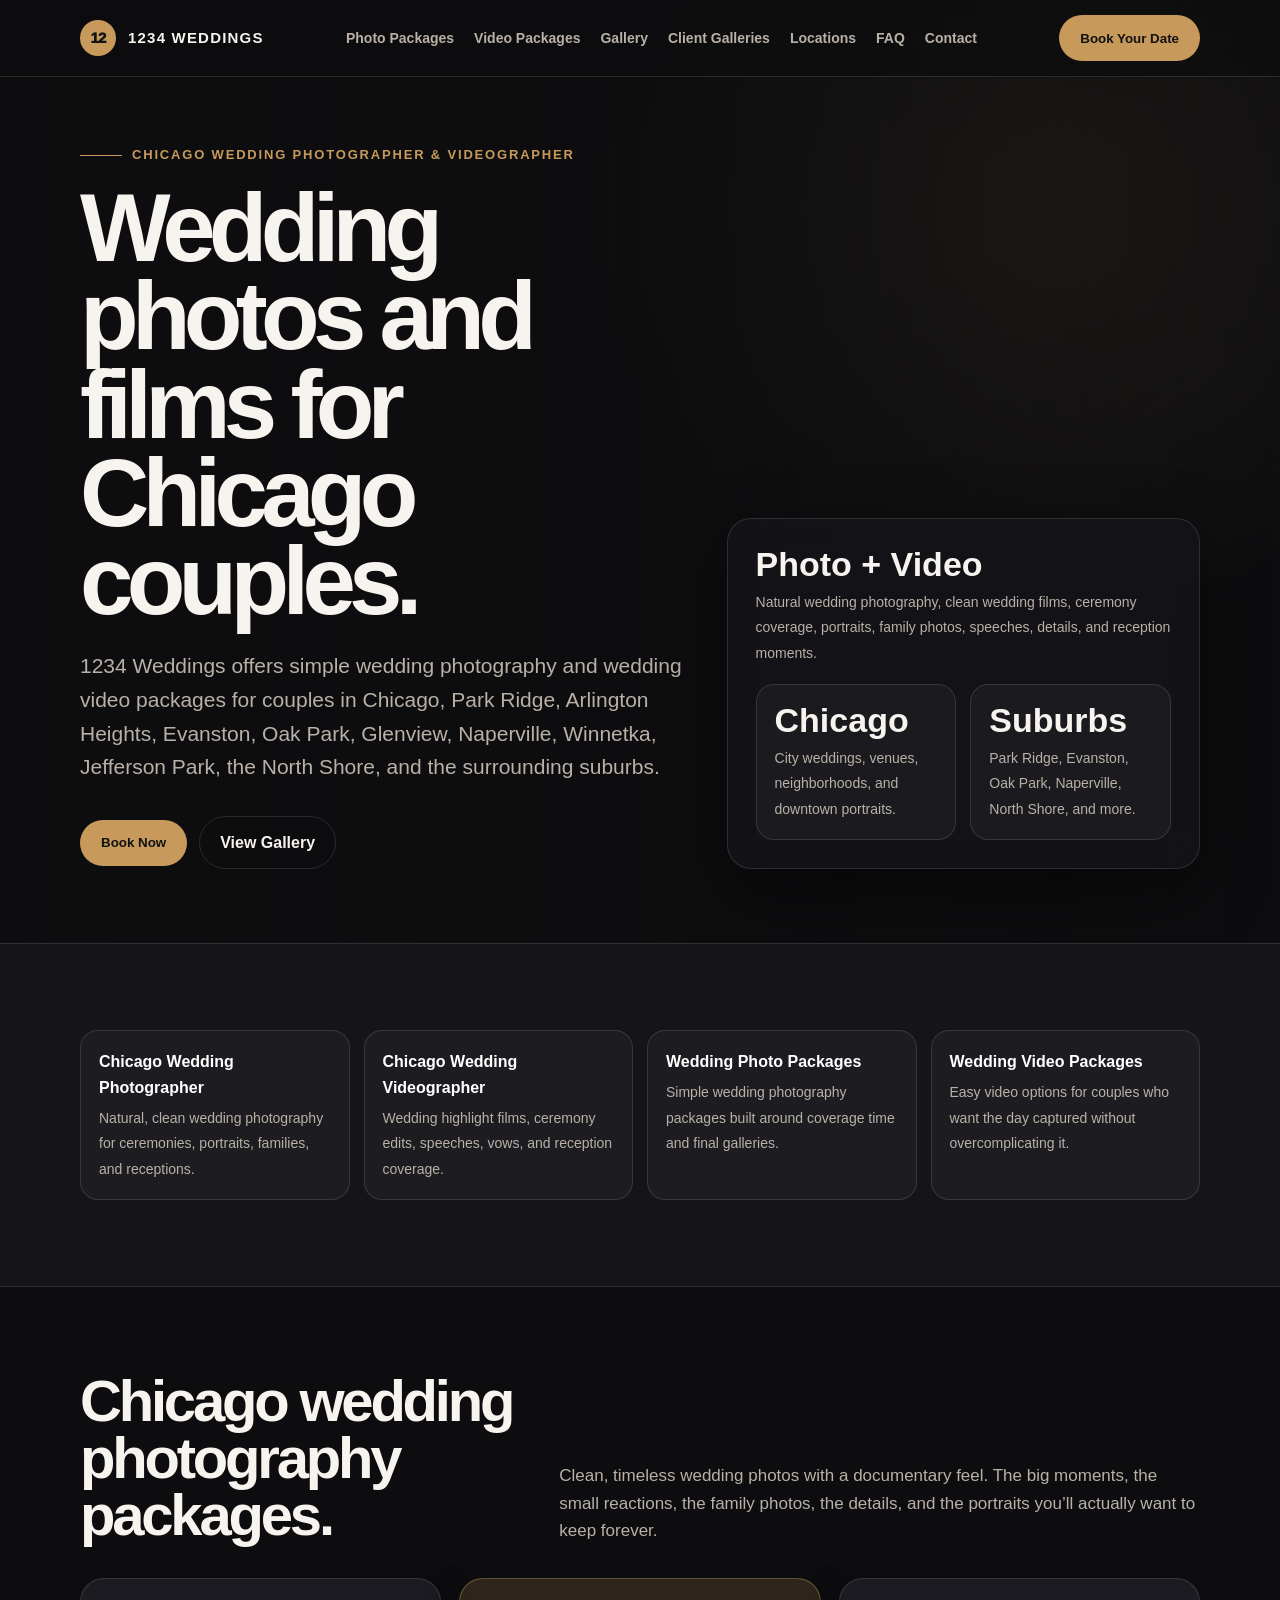
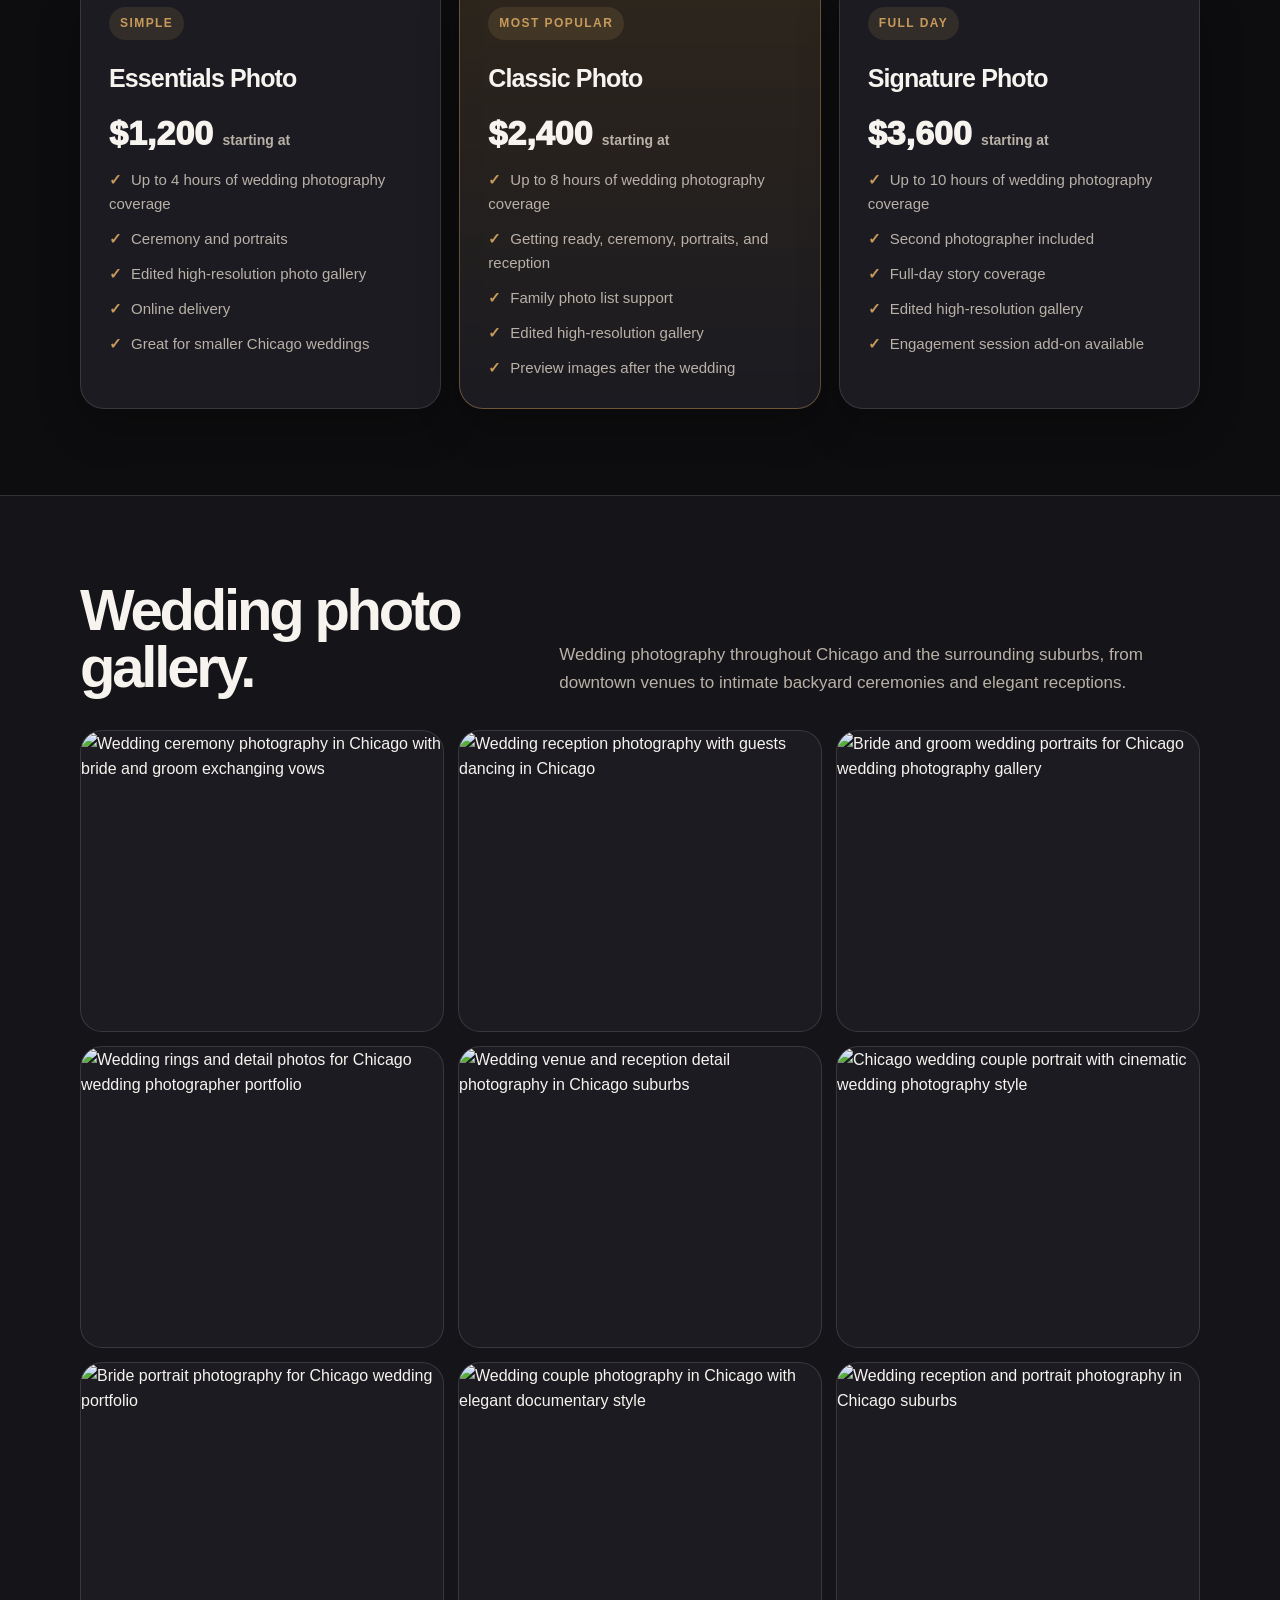
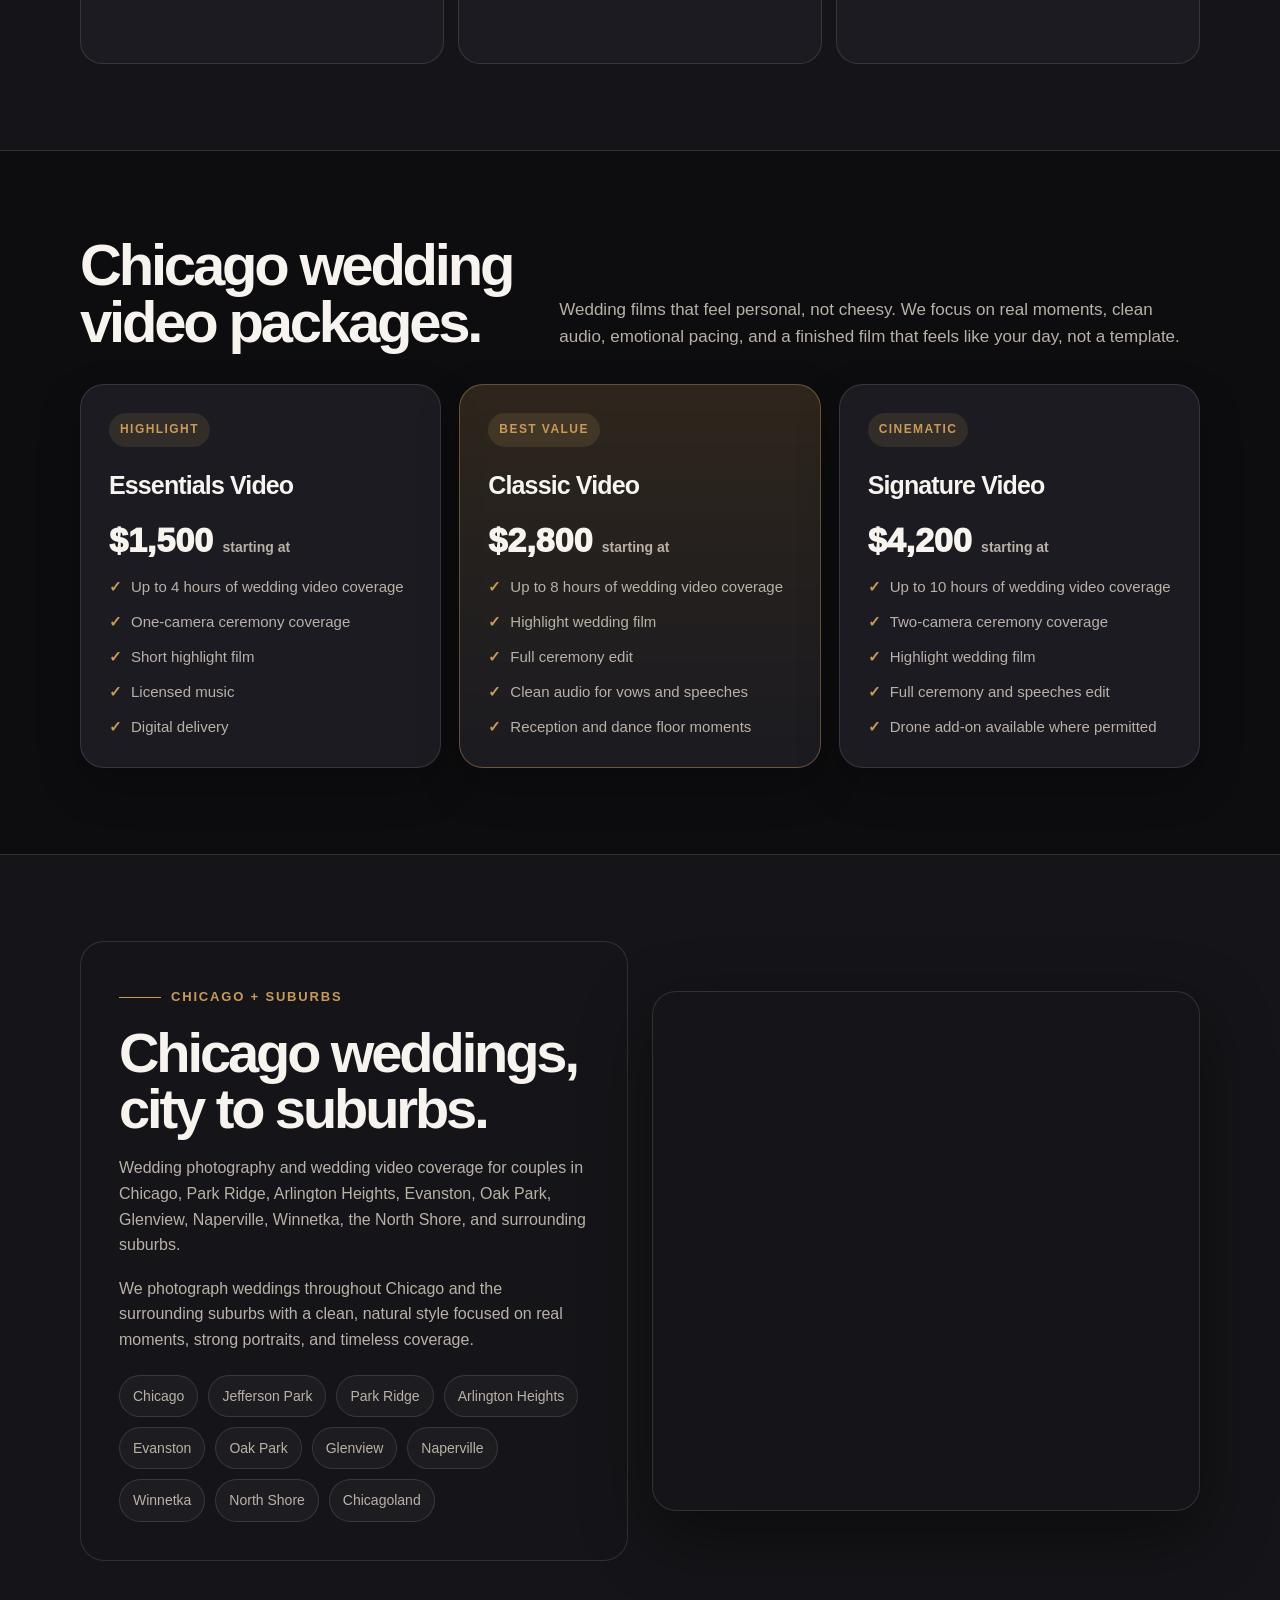
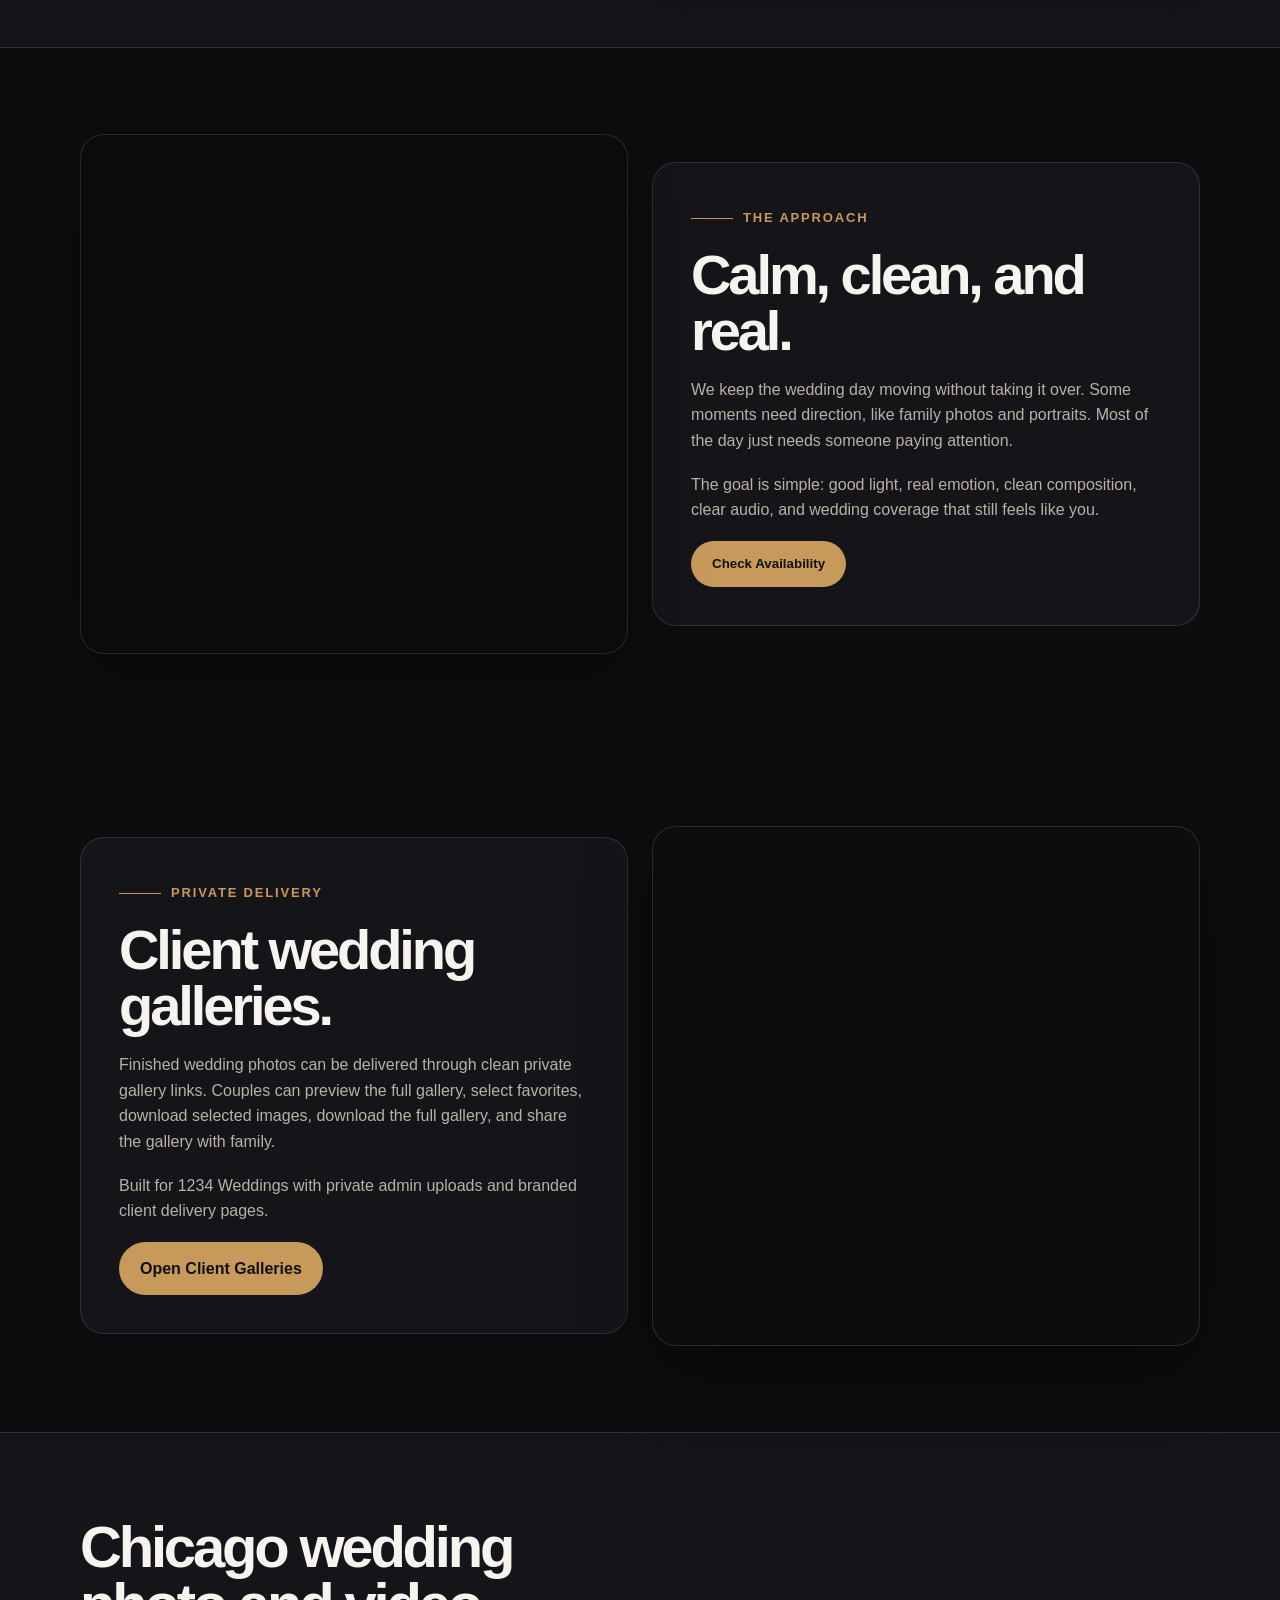
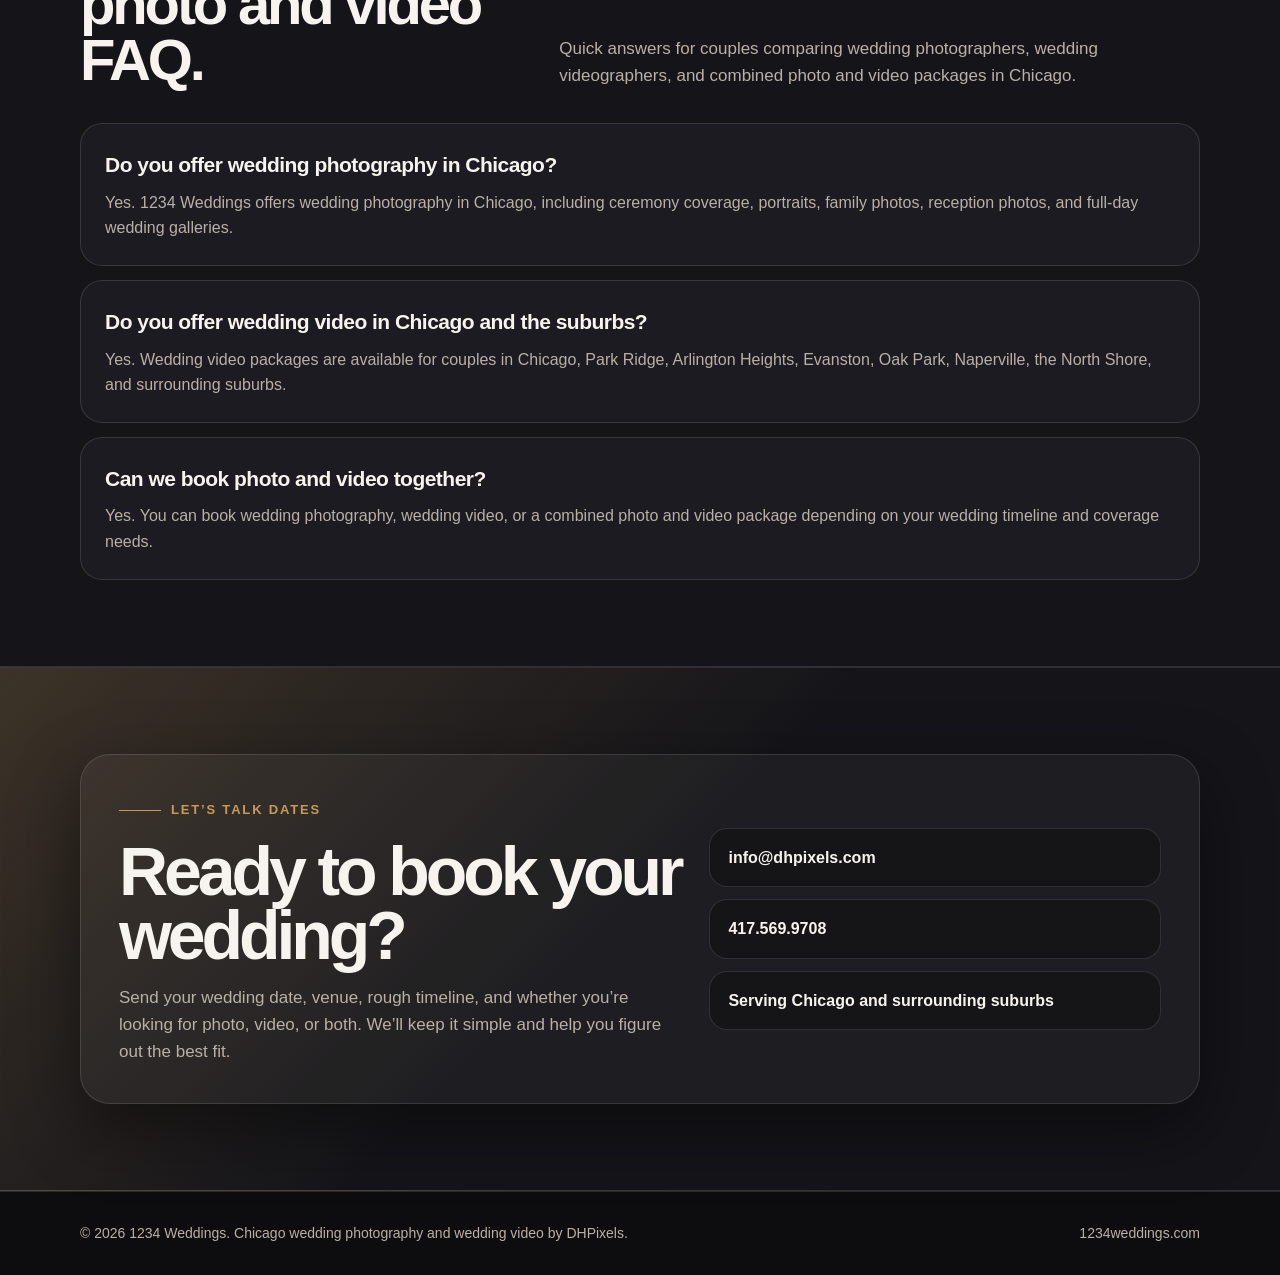
==== commit f1933dd7: "Add files via upload" ====
--- a/index.html
+++ b/index.html
@@ -890,6 +890,7 @@
         <a href="#photo-packages">Photo Packages</a>
         <a href="#video-packages">Video Packages</a>
         <a href="#gallery">Gallery</a>
+        <a href="/client-galleries/">Client Galleries</a>
         <a href="#locations">Locations</a>
         <a href="#faq">FAQ</a>
         <a href="#contact">Contact</a>
@@ -1137,6 +1138,20 @@
       </div>
     </section>
 
+
+    <section id="client-galleries">
+      <div class="wrap split">
+        <div class="text-panel">
+          <div class="eyebrow">Private delivery</div>
+          <h2>Client wedding galleries.</h2>
+          <p>Finished wedding photos can be delivered through clean private gallery links. Couples can preview the full gallery, select favorites, download selected images, download the full gallery, and share the gallery with family.</p>
+          <p>Built for 1234 Weddings with private admin uploads and branded client delivery pages.</p>
+          <a class="btn" href="/client-galleries/">Open Client Galleries</a>
+        </div>
+        <div class="image-panel" role="img" aria-label="Client wedding photo delivery gallery"></div>
+      </div>
+    </section>
+
     <section id="faq" class="seo-band">
       <div class="wrap">
         <div class="section-head">
@@ -1265,6 +1280,4 @@
     });
   </script>
 </body>
-</html>
-</body>
-</html>
+</html>
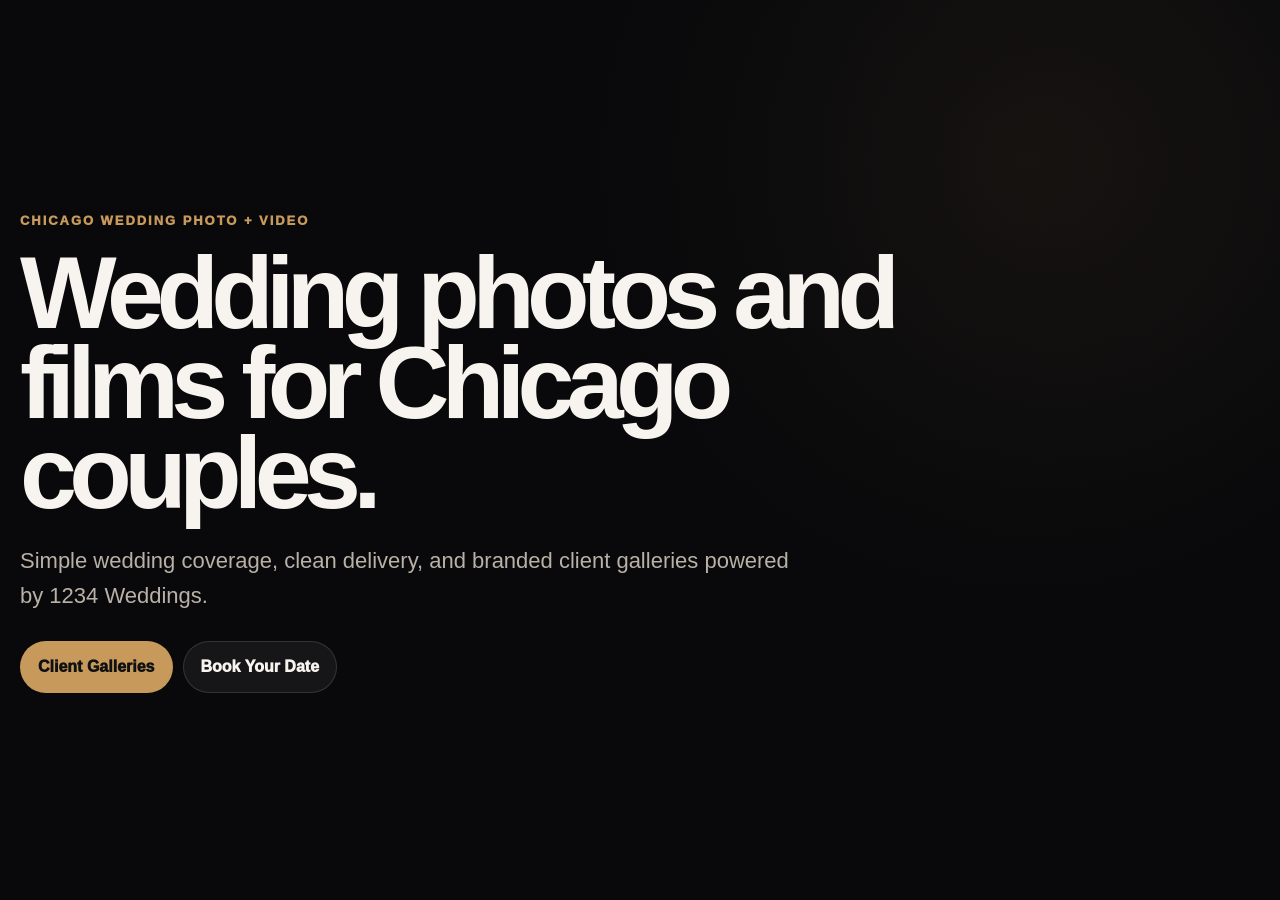
==== commit 864a78e5: "Add files via upload" ====
--- a/index.html
+++ b/index.html
@@ -3,1281 +3,23 @@
 <head>
   <meta charset="UTF-8" />
   <meta name="viewport" content="width=device-width, initial-scale=1.0" />
-
-  <title>Chicago Wedding Photographer & Videographer | 1234 Weddings</title>
-  <meta name="description" content="1234 Weddings offers wedding photography and wedding video in Chicago, Park Ridge, Arlington Heights, Evanston, Oak Park, Glenview, Naperville, Winnetka, Jefferson Park, the North Shore, and surrounding suburbs. Simple wedding photo packages, clean wedding films, and easy booking through info@dhpixels.com." />
-  <meta name="keywords" content="Chicago wedding photographer, Chicago wedding videographer, wedding photography Chicago, wedding video Chicago, wedding photographer Park Ridge, wedding videographer Park Ridge, wedding photographer Arlington Heights, wedding photographer Evanston, wedding photographer Oak Park, wedding photographer Naperville, wedding photographer North Shore, wedding video packages Chicago, wedding photo packages Chicago" />
-  <meta name="robots" content="index, follow, max-image-preview:large" />
-  <meta name="author" content="1234 Weddings" />
-  <link rel="canonical" href="https://1234weddings.com/" />
-
-  <meta property="og:title" content="Chicago Wedding Photographer & Videographer | 1234 Weddings" />
-  <meta property="og:description" content="Simple, natural wedding photography and wedding video packages for couples in Chicago and the suburbs." />
-  <meta property="og:type" content="website" />
-  <meta property="og:url" content="https://1234weddings.com/" />
-  <meta property="og:image" content="https://i.postimg.cc/MGp6KhQF/1234weddings-com0.avif" />
-  <meta property="og:locale" content="en_US" />
-
-  <meta name="twitter:card" content="summary_large_image" />
-  <meta name="twitter:title" content="Chicago Wedding Photographer & Videographer | 1234 Weddings" />
-  <meta name="twitter:description" content="Wedding photo and video packages for Chicago couples and surrounding suburbs." />
-  <meta name="twitter:image" content="https://i.postimg.cc/MGp6KhQF/1234weddings-com0.avif" />
-
-  <script type="application/ld+json">
-  {
-    "@context": "https://schema.org",
-    "@graph": [
-      {
-        "@type": "LocalBusiness",
-        "@id": "https://1234weddings.com/#business",
-        "name": "1234 Weddings",
-        "url": "https://1234weddings.com/",
-        "email": "info@dhpixels.com",
-        "telephone": "+1-417-569-9708",
-        "description": "Chicago wedding photography and wedding video services for couples in Chicago and surrounding suburbs.",
-        "image": "https://i.postimg.cc/MGp6KhQF/1234weddings-com0.avif",
-        "areaServed": [
-          "Chicago",
-          "Jefferson Park",
-          "Park Ridge",
-          "Arlington Heights",
-          "Evanston",
-          "Oak Park",
-          "Glenview",
-          "Naperville",
-          "Winnetka",
-          "North Shore",
-          "Chicagoland"
-        ],
-        "serviceType": [
-          "Wedding Photography",
-          "Wedding Videography",
-          "Wedding Photo Packages",
-          "Wedding Video Packages"
-        ],
-        "priceRange": "$$$"
-      },
-      {
-        "@type": "WebSite",
-        "@id": "https://1234weddings.com/#website",
-        "url": "https://1234weddings.com/",
-        "name": "1234 Weddings",
-        "description": "Chicago wedding photographer and wedding videographer for couples in Chicago and the suburbs.",
-        "publisher": {
-          "@id": "https://1234weddings.com/#business"
-        }
-      },
-      {
-        "@type": "FAQPage",
-        "@id": "https://1234weddings.com/#faq",
-        "mainEntity": [
-          {
-            "@type": "Question",
-            "name": "Do you offer wedding photography in Chicago?",
-            "acceptedAnswer": {
-              "@type": "Answer",
-              "text": "Yes. 1234 Weddings offers wedding photography in Chicago, including ceremony coverage, portraits, family photos, reception photos, and full-day wedding galleries."
-            }
-          },
-          {
-            "@type": "Question",
-            "name": "Do you offer wedding video in Chicago and the suburbs?",
-            "acceptedAnswer": {
-              "@type": "Answer",
-              "text": "Yes. 1234 Weddings offers wedding video packages for couples in Chicago, Park Ridge, Arlington Heights, Evanston, Oak Park, Naperville, the North Shore, and surrounding suburbs."
-            }
-          },
-          {
-            "@type": "Question",
-            "name": "Can couples book photo and video together?",
-            "acceptedAnswer": {
-              "@type": "Answer",
-              "text": "Yes. Couples can book wedding photography, wedding video, or a combined photo and video package depending on the wedding timeline and coverage needs."
-            }
-          }
-        ]
-      }
-    ]
-  }
-  </script>
-
-  <style>
-    .contact-modal {
-      position: fixed;
-      inset: 0;
-      background: rgba(0,0,0,.72);
-      display: flex;
-      align-items: center;
-      justify-content: center;
-      padding: 20px;
-      z-index: 9999;
-      opacity: 0;
-      visibility: hidden;
-      transition: .25s ease;
-    }
-
-    .contact-modal.active {
-      opacity: 1;
-      visibility: visible;
-    }
-
-    .modal-box {
-      width: 100%;
-      max-width: 440px;
-      background: linear-gradient(180deg, #1d4ed8, #1e40af);
-      border-radius: 28px;
-      padding: 34px;
-      color: white;
-      position: relative;
-      box-shadow: 0 30px 80px rgba(0,0,0,.45);
-    }
-
-    .modal-close {
-      position: absolute;
-      top: 16px;
-      right: 18px;
-      background: rgba(255,255,255,.12);
-      border: 0;
-      width: 38px;
-      height: 38px;
-      border-radius: 50%;
-      color: white;
-      font-size: 18px;
-      cursor: pointer;
-    }
-
-    .modal-box h3 {
-      font-size: 38px;
-      line-height: .95;
-      letter-spacing: -.05em;
-      margin-bottom: 14px;
-    }
-
-    .modal-box p {
-      color: rgba(255,255,255,.78);
-      margin-bottom: 26px;
-      font-size: 16px;
-    }
-
-    .modal-actions {
-      display: grid;
-      gap: 12px;
-    }
-
-    .modal-link {
-      display: flex;
-      align-items: center;
-      justify-content: center;
-      min-height: 58px;
-      border-radius: 18px;
-      font-weight: 900;
-      font-size: 16px;
-      transition: .2s ease;
-    }
-
-    .modal-link.primary {
-      background: white;
-      color: #1e40af;
-    }
-
-    .modal-link.secondary {
-      background: rgba(255,255,255,.12);
-      color: white;
-      border: 1px solid rgba(255,255,255,.14);
-    }
-
-    .modal-link:hover {
-      transform: translateY(-2px);
-    }
-    :root {
-      --bg: #0d0d0f;
-      --bg-soft: #151519;
-      --card: #1b1b21;
-      --text: #f7f3ee;
-      --muted: #b9b1a7;
-      --line: rgba(255,255,255,.12);
-      --accent: #c79a5b;
-      --accent-soft: rgba(199,154,91,.14);
-      --white: #ffffff;
-      --shadow: 0 24px 70px rgba(0,0,0,.45);
-      --radius: 24px;
-    }
-
-    * {
-      box-sizing: border-box;
-      margin: 0;
-      padding: 0;
-    }
-
-    html {
-      scroll-behavior: smooth;
-    }
-
-    body {
-      font-family: Inter, -apple-system, BlinkMacSystemFont, "Segoe UI", sans-serif;
-      background: var(--bg);
-      color: var(--text);
-      line-height: 1.6;
-      overflow-x: hidden;
-    }
-
-    a {
-      color: inherit;
-      text-decoration: none;
-    }
-
-    img {
-      max-width: 100%;
-      display: block;
-    }
-
-    .skip-link {
-      position: absolute;
-      top: -80px;
-      left: 16px;
-      z-index: 99;
-      padding: 12px 16px;
-      background: var(--accent);
-      color: #111;
-      border-radius: 999px;
-      font-weight: 900;
-    }
-
-    .skip-link:focus {
-      top: 16px;
-    }
-
-    .wrap {
-      width: min(1120px, calc(100% - 36px));
-      margin: 0 auto;
-    }
-
-    header {
-      position: fixed;
-      top: 0;
-      left: 0;
-      width: 100%;
-      z-index: 10;
-      backdrop-filter: blur(16px);
-      background: rgba(13,13,15,.78);
-      border-bottom: 1px solid var(--line);
-    }
-
-    .nav {
-      height: 76px;
-      display: flex;
-      align-items: center;
-      justify-content: space-between;
-      gap: 20px;
-    }
-
-    .brand {
-      display: flex;
-      align-items: center;
-      gap: 12px;
-      font-weight: 900;
-      letter-spacing: .08em;
-      text-transform: uppercase;
-      font-size: 15px;
-      white-space: nowrap;
-    }
-
-    .brand-mark {
-      width: 36px;
-      height: 36px;
-      border-radius: 50%;
-      display: grid;
-      place-items: center;
-      background: var(--accent);
-      color: #121212;
-      font-weight: 950;
-      letter-spacing: -.05em;
-      flex: 0 0 auto;
-    }
-
-    .nav-links {
-      display: flex;
-      align-items: center;
-      gap: 20px;
-      color: var(--muted);
-      font-size: 14px;
-      font-weight: 700;
-    }
-
-    .nav-links a:hover {
-      color: var(--white);
-    }
-
-    .btn {
-      display: inline-flex;
-      align-items: center;
-      justify-content: center;
-      border-radius: 999px;
-      padding: 13px 20px;
-      background: var(--accent);
-      color: #111;
-      font-weight: 900;
-      border: 1px solid transparent;
-      transition: .2s ease;
-      text-align: center;
-      min-height: 46px;
-    }
-
-    .btn:hover {
-      transform: translateY(-2px);
-      box-shadow: 0 14px 30px rgba(199,154,91,.22);
-    }
-
-    .btn.secondary {
-      background: transparent;
-      color: var(--text);
-      border-color: var(--line);
-    }
-
-    .hero {
-      min-height: 94vh;
-      display: grid;
-      align-items: center;
-      padding: 138px 0 74px;
-      position: relative;
-      overflow: hidden;
-      background:
-        linear-gradient(90deg, rgba(13,13,15,.97) 0%, rgba(13,13,15,.80) 52%, rgba(13,13,15,.58) 100%),
-        radial-gradient(circle at 80% 22%, rgba(199,154,91,.22), transparent 34%),
-        url('https://i.postimg.cc/MGp6KhQF/1234weddings-com0.avif') center/cover;
-    }
-
-    .hero-grid {
-      display: grid;
-      grid-template-columns: 1.12fr .88fr;
-      align-items: end;
-      gap: 44px;
-    }
-
-    .eyebrow {
-      display: inline-flex;
-      align-items: center;
-      gap: 10px;
-      color: var(--accent);
-      font-size: 13px;
-      text-transform: uppercase;
-      letter-spacing: .14em;
-      font-weight: 900;
-      margin-bottom: 18px;
-    }
-
-    .eyebrow::before {
-      content: "";
-      width: 42px;
-      height: 1px;
-      background: var(--accent);
-      flex: 0 0 auto;
-    }
-
-    h1 {
-      font-size: clamp(44px, 8vw, 96px);
-      line-height: .92;
-      letter-spacing: -.07em;
-      max-width: 900px;
-      margin-bottom: 24px;
-    }
-
-    .hero p {
-      max-width: 700px;
-      color: var(--muted);
-      font-size: clamp(17px, 2vw, 21px);
-      margin-bottom: 32px;
-    }
-
-    .hero-actions {
-      display: flex;
-      flex-wrap: wrap;
-      gap: 12px;
-      align-items: center;
-    }
-
-    .hero-card {
-      background: rgba(21,21,25,.80);
-      border: 1px solid var(--line);
-      border-radius: var(--radius);
-      padding: 28px;
-      box-shadow: var(--shadow);
-      backdrop-filter: blur(16px);
-    }
-
-    .hero-card strong {
-      display: block;
-      font-size: 34px;
-      line-height: 1;
-      margin-bottom: 8px;
-    }
-
-    .hero-card span {
-      color: var(--muted);
-      font-size: 14px;
-    }
-
-    .stats {
-      display: grid;
-      grid-template-columns: 1fr 1fr;
-      gap: 14px;
-      margin-top: 18px;
-    }
-
-    .stat {
-      border: 1px solid var(--line);
-      border-radius: 18px;
-      padding: 18px;
-      background: rgba(255,255,255,.04);
-    }
-
-    section {
-      padding: 86px 0;
-    }
-
-    .section-head {
-      display: grid;
-      grid-template-columns: .82fr 1.18fr;
-      gap: 34px;
-      align-items: end;
-      margin-bottom: 34px;
-    }
-
-    .section-head h2 {
-      font-size: clamp(34px, 5vw, 58px);
-      line-height: .98;
-      letter-spacing: -.055em;
-    }
-
-    .section-head p {
-      color: var(--muted);
-      font-size: 17px;
-      max-width: 680px;
-    }
-
-    .cards {
-      display: grid;
-      grid-template-columns: repeat(3, 1fr);
-      gap: 18px;
-    }
-
-    .card {
-      background: var(--card);
-      border: 1px solid var(--line);
-      border-radius: var(--radius);
-      padding: 28px;
-      box-shadow: 0 18px 44px rgba(0,0,0,.24);
-      min-height: 100%;
-    }
-
-    .card.featured {
-      background: linear-gradient(180deg, rgba(199,154,91,.18), rgba(27,27,33,1));
-      border-color: rgba(199,154,91,.42);
-    }
-
-    .card .tag {
-      display: inline-flex;
-      padding: 7px 11px;
-      border-radius: 999px;
-      background: var(--accent-soft);
-      color: var(--accent);
-      font-size: 12px;
-      text-transform: uppercase;
-      letter-spacing: .12em;
-      font-weight: 900;
-      margin-bottom: 18px;
-    }
-
-    .card h3 {
-      font-size: 25px;
-      letter-spacing: -.035em;
-      margin-bottom: 8px;
-    }
-
-    .price {
-      font-size: 34px;
-      line-height: 1;
-      font-weight: 950;
-      margin: 18px 0 18px;
-    }
-
-    .price span {
-      color: var(--muted);
-      font-size: 14px;
-      font-weight: 700;
-    }
-
-    .card ul {
-      list-style: none;
-      display: grid;
-      gap: 11px;
-      color: var(--muted);
-      font-size: 15px;
-    }
-
-    .card li::before {
-      content: "✓";
-      color: var(--accent);
-      font-weight: 900;
-      margin-right: 9px;
-    }
-
-    .seo-band {
-      background: var(--bg-soft);
-      border-top: 1px solid var(--line);
-      border-bottom: 1px solid var(--line);
-    }
-
-    .seo-grid {
-      display: grid;
-      grid-template-columns: repeat(4, 1fr);
-      gap: 14px;
-    }
-
-    .seo-pill {
-      border: 1px solid var(--line);
-      border-radius: 18px;
-      padding: 18px;
-      background: rgba(255,255,255,.035);
-    }
-
-    .seo-pill strong {
-      display: block;
-      margin-bottom: 4px;
-      color: var(--white);
-    }
-
-    .seo-pill span {
-      color: var(--muted);
-      font-size: 14px;
-    }
-
-    .gallery-grid {
-      display: grid;
-      grid-template-columns: repeat(3, 1fr);
-      gap: 14px;
-    }
-
-    .gallery-item {
-      min-height: 300px;
-      border-radius: 22px;
-      overflow: hidden;
-      border: 1px solid var(--line);
-      background: var(--card);
-      position: relative;
-    }
-
-    .gallery-item img {
-      width: 100%;
-      height: 100%;
-      min-height: 300px;
-      object-fit: cover;
-      object-position: center;
-      transition: transform .28s ease;
-      aspect-ratio: 4 / 3;
-    }
-
-    .gallery-item.offset-down img {
-      object-position: center 92%;
-    }
-
-    .gallery-item:hover img {
-      transform: scale(1.04);
-    }
-
-    .gallery-item {
-      cursor: pointer;
-    }
-
-    .lightbox {
-      position: fixed;
-      inset: 0;
-      background: rgba(0,0,0,.92);
-      display: flex;
-      align-items: center;
-      justify-content: center;
-      padding: 24px;
-      z-index: 10000;
-      opacity: 0;
-      visibility: hidden;
-      transition: .25s ease;
-    }
-
-    .lightbox.active {
-      opacity: 1;
-      visibility: visible;
-    }
-
-    .lightbox img {
-      max-width: min(1400px, 100%);
-      max-height: 88vh;
-      border-radius: 20px;
-      object-fit: contain;
-      box-shadow: 0 30px 90px rgba(0,0,0,.55);
-    }
-
-    .lightbox-close {
-      position: absolute;
-      top: 20px;
-      right: 20px;
-      width: 48px;
-      height: 48px;
-      border-radius: 50%;
-      border: 0;
-      background: rgba(255,255,255,.14);
-      color: white;
-      font-size: 22px;
-      cursor: pointer;
-    }
-
-    .split {
-      display: grid;
-      grid-template-columns: 1fr 1fr;
-      gap: 24px;
-      align-items: center;
-    }
-
-    .image-panel {
-      min-height: 520px;
-      border-radius: var(--radius);
-      background: url('https://i.postimg.cc/nzsnqBTq/1234weddings-com3.jpg') center/cover;
-      border: 1px solid var(--line);
-      box-shadow: var(--shadow);
-    }
-
-    .style-image-panel {
-      min-height: 520px;
-      border-radius: var(--radius);
-      background:
-        linear-gradient(rgba(0,0,0,.18), rgba(0,0,0,.18)),
-        url('https://i.postimg.cc/50GwbhsL/Screenshot-2026-05-17-at-11-35-56-PM.png') center/cover;
-      filter: grayscale(100%);
-      border: 1px solid var(--line);
-      box-shadow: var(--shadow);
-      border: 1px solid var(--line);
-      box-shadow: var(--shadow);
-    }
-
-    .text-panel {
-      background: var(--bg-soft);
-      border: 1px solid var(--line);
-      border-radius: var(--radius);
-      padding: 38px;
-    }
-
-    .text-panel h2 {
-      font-size: clamp(34px, 5vw, 56px);
-      line-height: 1;
-      letter-spacing: -.055em;
-      margin-bottom: 18px;
-    }
-
-    .text-panel p {
-      color: var(--muted);
-      margin-bottom: 18px;
-    }
-
-    .location-list {
-      display: flex;
-      flex-wrap: wrap;
-      gap: 10px;
-      margin-top: 22px;
-    }
-
-    .location-list span {
-      border: 1px solid var(--line);
-      border-radius: 999px;
-      padding: 9px 13px;
-      color: var(--muted);
-      background: rgba(255,255,255,.035);
-      font-size: 14px;
-    }
-
-    .faq-list {
-      display: grid;
-      gap: 14px;
-    }
-
-    .faq-item {
-      border: 1px solid var(--line);
-      border-radius: 22px;
-      padding: 24px;
-      background: var(--card);
-    }
-
-    .faq-item h3 {
-      font-size: 21px;
-      letter-spacing: -.025em;
-      margin-bottom: 8px;
-    }
-
-    .faq-item p {
-      color: var(--muted);
-    }
-
-    .contact {
-      background:
-        linear-gradient(135deg, rgba(199,154,91,.22), rgba(13,13,15,0) 48%),
-        var(--bg-soft);
-      border-top: 1px solid var(--line);
-      border-bottom: 1px solid var(--line);
-    }
-
-    .contact-box {
-      display: grid;
-      grid-template-columns: 1fr .8fr;
-      gap: 26px;
-      align-items: center;
-      background: rgba(255,255,255,.04);
-      border: 1px solid var(--line);
-      border-radius: 30px;
-      padding: 38px;
-      box-shadow: var(--shadow);
-    }
-
-    .contact h2 {
-      font-size: clamp(38px, 6vw, 68px);
-      line-height: .95;
-      letter-spacing: -.06em;
-      margin-bottom: 16px;
-    }
-
-    .contact p {
-      color: var(--muted);
-      font-size: 17px;
-      max-width: 650px;
-    }
-
-    .contact-info {
-      display: grid;
-      gap: 12px;
-    }
-
-    .contact-line {
-      border: 1px solid var(--line);
-      border-radius: 18px;
-      padding: 16px 18px;
-      background: rgba(13,13,15,.5);
-      color: var(--text);
-      font-weight: 800;
-      overflow-wrap: anywhere;
-    }
-
-    footer {
-      padding: 30px 0;
-      color: var(--muted);
-      font-size: 14px;
-      border-top: 1px solid var(--line);
-    }
-
-    .footer-inner {
-      display: flex;
-      justify-content: space-between;
-      gap: 16px;
-      flex-wrap: wrap;
-    }
-
-    @media (max-width: 980px) {
-      .nav-links {
-        display: none;
-      }
-
-      .hero-grid,
-      .section-head,
-      .split,
-      .contact-box {
-        grid-template-columns: 1fr;
-      }
-
-      .hero {
-        min-height: auto;
-        padding-top: 122px;
-      }
-
-      .cards,
-      .seo-grid {
-        grid-template-columns: 1fr 1fr;
-      }
-
-      .gallery-grid {
-        grid-template-columns: 1fr 1fr;
-      }
-
-      .image-panel {
-        min-height: 380px;
-      }
-    }
-
-    @media (max-width: 620px) {
-      .wrap {
-        width: min(100% - 24px, 1120px);
-      }
-
-      .nav {
-        height: 68px;
-      }
-
-      .brand span:last-child {
-        font-size: 12px;
-        letter-spacing: .06em;
-      }
-
-      .brand-mark {
-        width: 34px;
-        height: 34px;
-      }
-
-      header .btn {
-        padding: 11px 14px;
-        font-size: 13px;
-      }
-
-      h1 {
-        font-size: 46px;
-        letter-spacing: -.06em;
-      }
-
-      .hero {
-        padding-bottom: 58px;
-        background-position: center;
-      }
-
-      .hero p {
-        font-size: 17px;
-      }
-
-      .hero-actions .btn {
-        width: 100%;
-      }
-
-      section {
-        padding: 62px 0;
-      }
-
-      .hero-card,
-      .card,
-      .text-panel,
-      .contact-box,
-      .faq-item {
-        padding: 24px;
-      }
-
-      .stats,
-      .cards,
-      .seo-grid,
-      .gallery-grid {
-        grid-template-columns: 1fr;
-      }
-
-      .gallery-item,
-      .gallery-item img {
-        min-height: 245px;
-      }
-    }
-  </style>
+  <title>1234 Weddings | Chicago Wedding Photo + Video</title>
+  <meta name="description" content="1234 Weddings offers wedding photography and video for Chicago couples. Client galleries are delivered through branded 1234weddings.com gallery links." />
+  <link rel="stylesheet" href="/delivery.css" />
 </head>
 <body>
-  <a class="skip-link" href="#main">Skip to content</a>
-
-  <header>
-    <div class="wrap nav">
-      <a class="brand" href="#top" aria-label="1234 Weddings Home">
-        <span class="brand-mark">12</span>
-        <span>1234 Weddings</span>
-      </a>
-
-      <nav class="nav-links" aria-label="Main navigation">
-        <a href="#photo-packages">Photo Packages</a>
-        <a href="#video-packages">Video Packages</a>
-        <a href="#gallery">Gallery</a>
-        <a href="/client-galleries/">Client Galleries</a>
-        <a href="#locations">Locations</a>
-        <a href="#faq">FAQ</a>
-        <a href="#contact">Contact</a>
-      </nav>
-
-      <button class="btn open-contact-modal">Book Your Date</button>
-    </div>
-  </header>
-
-  <main id="main">
-    <section id="top" class="hero">
-      <div class="wrap hero-grid">
-        <div>
-          <div class="eyebrow">Chicago wedding photographer & videographer</div>
-          <h1>Wedding photos and films for Chicago couples.</h1>
-          <p>1234 Weddings offers simple wedding photography and wedding video packages for couples in Chicago, Park Ridge, Arlington Heights, Evanston, Oak Park, Glenview, Naperville, Winnetka, Jefferson Park, the North Shore, and the surrounding suburbs.</p>
-          <div class="hero-actions">
-            <button class="btn open-contact-modal">Book Now</button>
-            <a class="btn secondary" href="#gallery">View Gallery</a>
-          </div>
-        </div>
-
-        <aside class="hero-card" aria-label="Wedding services summary">
-          <strong>Photo + Video</strong>
-          <span>Natural wedding photography, clean wedding films, ceremony coverage, portraits, family photos, speeches, details, and reception moments.</span>
-          <div class="stats">
-            <div class="stat">
-              <strong>Chicago</strong>
-              <span>City weddings, venues, neighborhoods, and downtown portraits.</span>
-            </div>
-            <div class="stat">
-              <strong>Suburbs</strong>
-              <span>Park Ridge, Evanston, Oak Park, Naperville, North Shore, and more.</span>
-            </div>
-          </div>
-        </aside>
-      </div>
-    </section>
-
-    <section class="seo-band" aria-label="Wedding SEO service highlights">
-      <div class="wrap seo-grid">
-        <div class="seo-pill">
-          <strong>Chicago Wedding Photographer</strong>
-          <span>Natural, clean wedding photography for ceremonies, portraits, families, and receptions.</span>
-        </div>
-        <div class="seo-pill">
-          <strong>Chicago Wedding Videographer</strong>
-          <span>Wedding highlight films, ceremony edits, speeches, vows, and reception coverage.</span>
-        </div>
-        <div class="seo-pill">
-          <strong>Wedding Photo Packages</strong>
-          <span>Simple wedding photography packages built around coverage time and final galleries.</span>
-        </div>
-        <div class="seo-pill">
-          <strong>Wedding Video Packages</strong>
-          <span>Easy video options for couples who want the day captured without overcomplicating it.</span>
-        </div>
-      </div>
-    </section>
-
-    <section id="photo-packages">
+  <main class="page">
+    <section class="hero">
       <div class="wrap">
-        <div class="section-head">
-          <h2>Chicago wedding photography packages.</h2>
-          <p>Clean, timeless wedding photos with a documentary feel. The big moments, the small reactions, the family photos, the details, and the portraits you’ll actually want to keep forever.</p>
-        </div>
-
-        <div class="cards">
-          <article class="card">
-            <span class="tag">Simple</span>
-            <h3>Essentials Photo</h3>
-            <div class="price">$1,200 <span>starting at</span></div>
-            <ul>
-              <li>Up to 4 hours of wedding photography coverage</li>
-              <li>Ceremony and portraits</li>
-              <li>Edited high-resolution photo gallery</li>
-              <li>Online delivery</li>
-              <li>Great for smaller Chicago weddings</li>
-            </ul>
-          </article>
-
-          <article class="card featured">
-            <span class="tag">Most Popular</span>
-            <h3>Classic Photo</h3>
-            <div class="price">$2,400 <span>starting at</span></div>
-            <ul>
-              <li>Up to 8 hours of wedding photography coverage</li>
-              <li>Getting ready, ceremony, portraits, and reception</li>
-              <li>Family photo list support</li>
-              <li>Edited high-resolution gallery</li>
-              <li>Preview images after the wedding</li>
-            </ul>
-          </article>
-
-          <article class="card">
-            <span class="tag">Full Day</span>
-            <h3>Signature Photo</h3>
-            <div class="price">$3,600 <span>starting at</span></div>
-            <ul>
-              <li>Up to 10 hours of wedding photography coverage</li>
-              <li>Second photographer included</li>
-              <li>Full-day story coverage</li>
-              <li>Edited high-resolution gallery</li>
-              <li>Engagement session add-on available</li>
-            </ul>
-          </article>
-        </div>
-      </div>
-    </section>
-
-    <section id="gallery" class="seo-band">
-      <div class="wrap">
-        <div class="section-head">
-          <h2>Wedding photo gallery.</h2>
-          <p>Wedding photography throughout Chicago and the surrounding suburbs, from downtown venues to intimate backyard ceremonies and elegant receptions.</p>
-        </div>
-
-        <div class="gallery-grid" aria-label="Wedding photo gallery">
-          <figure class="gallery-item offset-down">
-            <img src="https://i.postimg.cc/YSCrqJFr/1234weddings-com1.avif" alt="Wedding ceremony photography in Chicago with bride and groom exchanging vows" width="900" height="675" loading="lazy" />
-          </figure>
-
-          <figure class="gallery-item">
-            <img src="https://i.postimg.cc/6qnwmKk9/1234weddings-com4.jpg" alt="Wedding reception photography with guests dancing in Chicago" width="900" height="675" loading="lazy" />
-          </figure>
-
-          <figure class="gallery-item">
-            <img src="https://i.postimg.cc/RhK9DmkZ/1234weddings-com5.jpg" alt="Bride and groom wedding portraits for Chicago wedding photography gallery" width="900" height="675" loading="lazy" />
-          </figure>
-
-          <figure class="gallery-item">
-            <img src="https://i.postimg.cc/0Q697DZc/1234weddings-com6.jpg" alt="Wedding rings and detail photos for Chicago wedding photographer portfolio" width="900" height="675" loading="lazy" />
-          </figure>
-
-          <figure class="gallery-item">
-            <img src="https://i.postimg.cc/LXr2D50v/1234weddings-com7.jpg" alt="Wedding venue and reception detail photography in Chicago suburbs" width="900" height="675" loading="lazy" />
-          </figure>
-
-          <figure class="gallery-item">
-            <img src="https://i.postimg.cc/bvmxFDb5/1bb967-9828d4ff506b44aabc4811a2e02985fd.avif" alt="Chicago wedding couple portrait with cinematic wedding photography style" width="900" height="675" loading="lazy" />
-          </figure>
-
-          <figure class="gallery-item">
-            <img src="https://i.postimg.cc/FRqjNMTc/Screenshot-2026-05-17-at-11-35-29-PM.png" alt="Bride portrait photography for Chicago wedding portfolio" width="900" height="675" loading="lazy" />
-          </figure>
-
-          <figure class="gallery-item">
-            <img src="https://i.postimg.cc/50GwbhsL/Screenshot-2026-05-17-at-11-35-56-PM.png" alt="Wedding couple photography in Chicago with elegant documentary style" width="900" height="675" loading="lazy" />
-          </figure>
-
-          <figure class="gallery-item">
-            <img src="https://i.postimg.cc/NML6hskr/Screenshot-2026-05-17-at-11-37-54-PM.png" alt="Wedding reception and portrait photography in Chicago suburbs" width="900" height="675" loading="lazy" />
-          </figure>
-        </div>
-      </div>
-    </section>
-
-    <section id="video-packages">
-      <div class="wrap">
-        <div class="section-head">
-          <h2>Chicago wedding video packages.</h2>
-          <p>Wedding films that feel personal, not cheesy. We focus on real moments, clean audio, emotional pacing, and a finished film that feels like your day, not a template.</p>
-        </div>
-
-        <div class="cards">
-          <article class="card">
-            <span class="tag">Highlight</span>
-            <h3>Essentials Video</h3>
-            <div class="price">$1,500 <span>starting at</span></div>
-            <ul>
-              <li>Up to 4 hours of wedding video coverage</li>
-              <li>One-camera ceremony coverage</li>
-              <li>Short highlight film</li>
-              <li>Licensed music</li>
-              <li>Digital delivery</li>
-            </ul>
-          </article>
-
-          <article class="card featured">
-            <span class="tag">Best Value</span>
-            <h3>Classic Video</h3>
-            <div class="price">$2,800 <span>starting at</span></div>
-            <ul>
-              <li>Up to 8 hours of wedding video coverage</li>
-              <li>Highlight wedding film</li>
-              <li>Full ceremony edit</li>
-              <li>Clean audio for vows and speeches</li>
-              <li>Reception and dance floor moments</li>
-            </ul>
-          </article>
-
-          <article class="card">
-            <span class="tag">Cinematic</span>
-            <h3>Signature Video</h3>
-            <div class="price">$4,200 <span>starting at</span></div>
-            <ul>
-              <li>Up to 10 hours of wedding video coverage</li>
-              <li>Two-camera ceremony coverage</li>
-              <li>Highlight wedding film</li>
-              <li>Full ceremony and speeches edit</li>
-              <li>Drone add-on available where permitted</li>
-            </ul>
-          </article>
-        </div>
-      </div>
-    </section>
-
-    <section id="locations" class="seo-band">
-      <div class="wrap split">
-        <div class="text-panel">
-          <div class="eyebrow">Chicago + suburbs</div>
-          <h2>Chicago weddings, city to suburbs.</h2>
-          <p>Wedding photography and wedding video coverage for couples in Chicago, Park Ridge, Arlington Heights, Evanston, Oak Park, Glenview, Naperville, Winnetka, the North Shore, and surrounding suburbs.</p>
-          <p>We photograph weddings throughout Chicago and the surrounding suburbs with a clean, natural style focused on real moments, strong portraits, and timeless coverage.</p>
-          <div class="location-list" aria-label="Wedding service areas">
-            <span>Chicago</span>
-            <span>Jefferson Park</span>
-            <span>Park Ridge</span>
-            <span>Arlington Heights</span>
-            <span>Evanston</span>
-            <span>Oak Park</span>
-            <span>Glenview</span>
-            <span>Naperville</span>
-            <span>Winnetka</span>
-            <span>North Shore</span>
-            <span>Chicagoland</span>
-          </div>
-        </div>
-        <div class="image-panel" role="img" aria-label="Chicago wedding photographer and videographer serving Chicago suburbs"></div>
-      </div>
-    </section>
-
-    
-
-    <section id="style">
-      <div class="wrap split">
-        <div class="style-image-panel" role="img" aria-label="Wedding couple walking together"></div>
-        <div class="text-panel">
-          <div class="eyebrow">The approach</div>
-          <h2>Calm, clean, and real.</h2>
-          <p>We keep the wedding day moving without taking it over. Some moments need direction, like family photos and portraits. Most of the day just needs someone paying attention.</p>
-          <p>The goal is simple: good light, real emotion, clean composition, clear audio, and wedding coverage that still feels like you.</p>
-          <button class="btn open-contact-modal">Check Availability</button>
-        </div>
-      </div>
-    </section>
-
-
-    <section id="client-galleries">
-      <div class="wrap split">
-        <div class="text-panel">
-          <div class="eyebrow">Private delivery</div>
-          <h2>Client wedding galleries.</h2>
-          <p>Finished wedding photos can be delivered through clean private gallery links. Couples can preview the full gallery, select favorites, download selected images, download the full gallery, and share the gallery with family.</p>
-          <p>Built for 1234 Weddings with private admin uploads and branded client delivery pages.</p>
-          <a class="btn" href="/client-galleries/">Open Client Galleries</a>
-        </div>
-        <div class="image-panel" role="img" aria-label="Client wedding photo delivery gallery"></div>
-      </div>
-    </section>
-
-    <section id="faq" class="seo-band">
-      <div class="wrap">
-        <div class="section-head">
-          <h2>Chicago wedding photo and video FAQ.</h2>
-          <p>Quick answers for couples comparing wedding photographers, wedding videographers, and combined photo and video packages in Chicago.</p>
-        </div>
-
-        <div class="faq-list">
-          <article class="faq-item">
-            <h3>Do you offer wedding photography in Chicago?</h3>
-            <p>Yes. 1234 Weddings offers wedding photography in Chicago, including ceremony coverage, portraits, family photos, reception photos, and full-day wedding galleries.</p>
-          </article>
-          <article class="faq-item">
-            <h3>Do you offer wedding video in Chicago and the suburbs?</h3>
-            <p>Yes. Wedding video packages are available for couples in Chicago, Park Ridge, Arlington Heights, Evanston, Oak Park, Naperville, the North Shore, and surrounding suburbs.</p>
-          </article>
-          <article class="faq-item">
-            <h3>Can we book photo and video together?</h3>
-            <p>Yes. You can book wedding photography, wedding video, or a combined photo and video package depending on your wedding timeline and coverage needs.</p>
-          </article>
-        </div>
-      </div>
-    </section>
-
-    <section id="contact" class="contact">
-      <div class="wrap contact-box">
-        <div>
-          <div class="eyebrow">Let’s talk dates</div>
-          <h2>Ready to book your wedding?</h2>
-          <p>Send your wedding date, venue, rough timeline, and whether you’re looking for photo, video, or both. We’ll keep it simple and help you figure out the best fit.</p>
-        </div>
-
-        <div class="contact-info">
-          <a class="contact-line" href="mailto:info@dhpixels.com?subject=Wedding%20Inquiry%20for%201234%20Weddings">info@dhpixels.com</a>
-          <a class="contact-line" href="tel:14175699708">417.569.9708</a>
-          <div class="contact-line">Serving Chicago and surrounding suburbs</div>
+        <p class="eyebrow">Chicago wedding photo + video</p>
+        <h1>Wedding photos and films for Chicago couples.</h1>
+        <p class="lead">Simple wedding coverage, clean delivery, and branded client galleries powered by 1234 Weddings.</p>
+        <div class="actions" style="margin-top:28px;">
+          <a class="btn" href="/client-galleries/">Client Galleries</a>
+          <a class="btn secondary" href="mailto:info@dhpixels.com">Book Your Date</a>
         </div>
       </div>
     </section>
   </main>
-
-  <footer>
-    <div class="wrap footer-inner">
-      <span>© 2026 1234 Weddings. Chicago wedding photography and wedding video by DHPixels.</span>
-      <span>1234weddings.com</span>
-    </div>
-  </footer>
-
-  <div class="lightbox" id="lightbox" aria-hidden="true">
-    <button class="lightbox-close" id="lightboxClose" aria-label="Close enlarged photo">✕</button>
-    <img id="lightboxImage" src="" alt="Expanded wedding gallery photo" />
-  </div>
-
-  <div class="contact-modal" id="contactModal" aria-hidden="true">
-    <div class="modal-box">
-      <button class="modal-close" id="closeModal" aria-label="Close contact window">✕</button>
-      <h3>Let’s Talk Weddings.</h3>
-      <p>Reach out however you’d like. Quick questions, package pricing, availability, or timeline help, we’ll keep it simple.</p>
-
-      <div class="modal-actions">
-        <a class="modal-link primary" href="tel:14175699708">Call Now</a>
-        <a class="modal-link secondary" href="sms:14175699708">Text Now</a>
-        <a class="modal-link secondary" href="mailto:info@dhpixels.com?subject=Wedding%20Inquiry%20for%201234%20Weddings">Email Now</a>
-      </div>
-    </div>
-  </div>
-
-  <script>
-    const modal = document.getElementById('contactModal');
-    const openButtons = document.querySelectorAll('.open-contact-modal');
-    const closeButton = document.getElementById('closeModal');
-
-    openButtons.forEach(button => {
-      button.addEventListener('click', () => {
-        modal.classList.add('active');
-        modal.setAttribute('aria-hidden', 'false');
-      });
-    });
-
-    closeButton.addEventListener('click', () => {
-      modal.classList.remove('active');
-      modal.setAttribute('aria-hidden', 'true');
-    });
-
-    modal.addEventListener('click', (e) => {
-      if (e.target === modal) {
-        modal.classList.remove('active');
-        modal.setAttribute('aria-hidden', 'true');
-      }
-    });
-
-    document.addEventListener('keydown', (e) => {
-      if (e.key === 'Escape') {
-        modal.classList.remove('active');
-        modal.setAttribute('aria-hidden', 'true');
-
-        lightbox.classList.remove('active');
-        lightbox.setAttribute('aria-hidden', 'true');
-      }
-    });
-
-    const lightbox = document.getElementById('lightbox');
-    const lightboxImage = document.getElementById('lightboxImage');
-    const lightboxClose = document.getElementById('lightboxClose');
-    const galleryImages = document.querySelectorAll('.gallery-item img');
-
-    galleryImages.forEach(image => {
-      image.addEventListener('click', () => {
-        lightboxImage.src = image.src;
-        lightboxImage.alt = image.alt;
-        lightbox.classList.add('active');
-        lightbox.setAttribute('aria-hidden', 'false');
-      });
-    });
-
-    lightboxClose.addEventListener('click', () => {
-      lightbox.classList.remove('active');
-      lightbox.setAttribute('aria-hidden', 'true');
-    });
-
-    lightbox.addEventListener('click', (e) => {
-      if (e.target === lightbox) {
-        lightbox.classList.remove('active');
-        lightbox.setAttribute('aria-hidden', 'true');
-      }
-    });
-  </script>
 </body>
-</html>+</html>
--- a/delivery.css
+++ b/delivery.css
@@ -0,0 +1,3 @@
+/* 1234 Weddings Google Drive Manual Gallery */
+:root{--bg:#09090b;--bg-soft:#121216;--card:#18181d;--text:#f7f3ee;--muted:#b9b1a7;--line:rgba(255,255,255,.13);--accent:#c79a5b;--blue:#1877f2;--shadow:0 30px 90px rgba(0,0,0,.52);--radius:26px}
+*{box-sizing:border-box;margin:0;padding:0}body{font-family:Inter,-apple-system,BlinkMacSystemFont,"Segoe UI",sans-serif;background:var(--bg);color:var(--text);line-height:1.6}a{color:inherit;text-decoration:none}button{font:inherit;cursor:pointer}.wrap{width:min(1240px,calc(100% - 32px));margin:0 auto}.page{min-height:100vh;background:linear-gradient(90deg,rgba(9,9,11,.96),rgba(9,9,11,.70)),radial-gradient(circle at 80% 18%,rgba(199,154,91,.28),transparent 34%)}.hero{min-height:100vh;display:grid;align-items:center;padding:96px 0}.back-link{display:inline-flex;margin-bottom:34px;color:var(--muted);font-weight:850}.eyebrow{display:inline-flex;color:var(--accent);font-size:13px;text-transform:uppercase;letter-spacing:.15em;font-weight:950;margin-bottom:16px}h1{font-size:clamp(48px,8vw,112px);line-height:.88;letter-spacing:-.075em;max-width:1050px}h2{font-size:clamp(30px,4vw,54px);line-height:.95;letter-spacing:-.055em}h3{font-size:24px;letter-spacing:-.035em}.lead{margin-top:24px;max-width:790px;color:var(--muted);font-size:clamp(18px,2vw,22px)}.btn{display:inline-flex;align-items:center;justify-content:center;border-radius:999px;padding:12px 17px;background:var(--accent);color:#111;font-weight:950;border:1px solid transparent;min-height:44px;transition:.2s ease;white-space:nowrap}.btn.secondary{background:rgba(255,255,255,.055);color:var(--text);border-color:var(--line)}.btn.facebook{background:var(--blue);color:white}.btn:disabled{opacity:.42;cursor:not-allowed}.actions{display:flex;align-items:center;gap:10px;flex-wrap:wrap}.notice{margin-top:18px;color:var(--muted);border:1px solid var(--line);background:rgba(255,255,255,.045);padding:14px 16px;border-radius:16px}.topbar{position:fixed;inset:0 0 auto;z-index:40;background:rgba(9,9,11,.82);border-bottom:1px solid var(--line);backdrop-filter:blur(18px)}.topbar .wrap{min-height:76px;display:flex;align-items:center;justify-content:space-between;gap:16px;padding:12px 0}.brand{font-weight:950;letter-spacing:.09em;text-transform:uppercase;font-size:14px}.gallery-list{display:grid;gap:14px;margin-top:34px;max-width:860px}.gallery-row{display:grid;grid-template-columns:1fr auto;gap:14px;align-items:center;border:1px solid var(--line);background:rgba(255,255,255,.04);border-radius:22px;padding:22px}.gallery-row p{color:var(--muted);overflow-wrap:anywhere}.gallery-hero{min-height:78vh;display:grid;align-items:end;padding:140px 0 50px;position:relative;overflow:hidden;background:linear-gradient(180deg,rgba(9,9,11,.08),rgba(9,9,11,.98)),linear-gradient(90deg,rgba(9,9,11,.78),rgba(9,9,11,.18)),var(--cover) center/cover}.gallery-subhead{max-width:740px;color:var(--muted);font-size:19px;margin-top:18px}.gallery-meta{display:flex;gap:12px;flex-wrap:wrap;margin-top:22px;color:var(--muted)}.gallery-meta span{border:1px solid var(--line);border-radius:999px;padding:8px 12px;background:rgba(255,255,255,.06);backdrop-filter:blur(10px)}.toolbar{position:sticky;top:76px;z-index:30;background:rgba(9,9,11,.93);border-bottom:1px solid var(--line);backdrop-filter:blur(18px);padding:14px 0}.toolbar-inner{display:flex;align-items:center;justify-content:space-between;gap:16px;color:var(--muted)}.selection-pill{color:var(--text);background:rgba(199,154,91,.14);border:1px solid rgba(199,154,91,.35);padding:8px 12px;border-radius:999px}.photo-grid{display:grid;grid-template-columns:repeat(3,1fr);gap:18px;padding:38px 0 92px}.photo-card{position:relative;border:1px solid var(--line);border-radius:24px;overflow:hidden;background:var(--card);min-height:290px;box-shadow:0 22px 55px rgba(0,0,0,.30);isolation:isolate}.photo-card::after{content:"";position:absolute;inset:0;background:linear-gradient(180deg,transparent 45%,rgba(0,0,0,.66));pointer-events:none}.photo-card img{width:100%;height:100%;min-height:290px;aspect-ratio:4/3;object-fit:cover;display:block;background:#111}.photo-card.selected{outline:3px solid var(--accent);outline-offset:-3px}.select-btn{position:absolute;top:14px;left:14px;z-index:4;background:rgba(9,9,11,.76);border:1px solid rgba(255,255,255,.25);color:white;border-radius:999px;padding:10px 13px;font-weight:950;backdrop-filter:blur(10px)}.photo-card.selected .select-btn{background:var(--accent);color:#111}.card-actions{position:absolute;left:14px;right:14px;bottom:14px;z-index:5;display:flex;gap:8px;flex-wrap:wrap}.card-action{background:rgba(9,9,11,.78);border:1px solid rgba(255,255,255,.22);color:white;border-radius:999px;padding:9px 12px;font-weight:900;backdrop-filter:blur(10px);font-size:13px}.card-action.share{background:rgba(24,119,242,.92)}.card-action.view{margin-left:auto}.lightbox{position:fixed;inset:0;background:rgba(0,0,0,.94);display:none;align-items:center;justify-content:center;padding:22px;z-index:100}.lightbox.active{display:flex}.lightbox-inner{width:min(1400px,100%);display:grid;gap:14px;justify-items:center}.lightbox img{max-width:100%;max-height:82vh;border-radius:20px;object-fit:contain}.lightbox-actions{display:flex;gap:10px;flex-wrap:wrap;justify-content:center}.lightbox-close{position:absolute;top:20px;right:20px;border:0;width:48px;height:48px;border-radius:50%;background:rgba(255,255,255,.14);color:white;font-size:22px}@media(max-width:980px){.photo-grid{grid-template-columns:1fr 1fr}.topbar .wrap,.toolbar-inner{align-items:flex-start;flex-direction:column}.toolbar{top:130px}}@media(max-width:640px){.wrap{width:min(100% - 24px,1240px)}.photo-grid{grid-template-columns:1fr}.gallery-row{grid-template-columns:1fr}.actions,.actions .btn,.btn{width:100%}.gallery-hero{min-height:68vh;padding-top:184px}.toolbar{top:230px}h1{font-size:50px}}
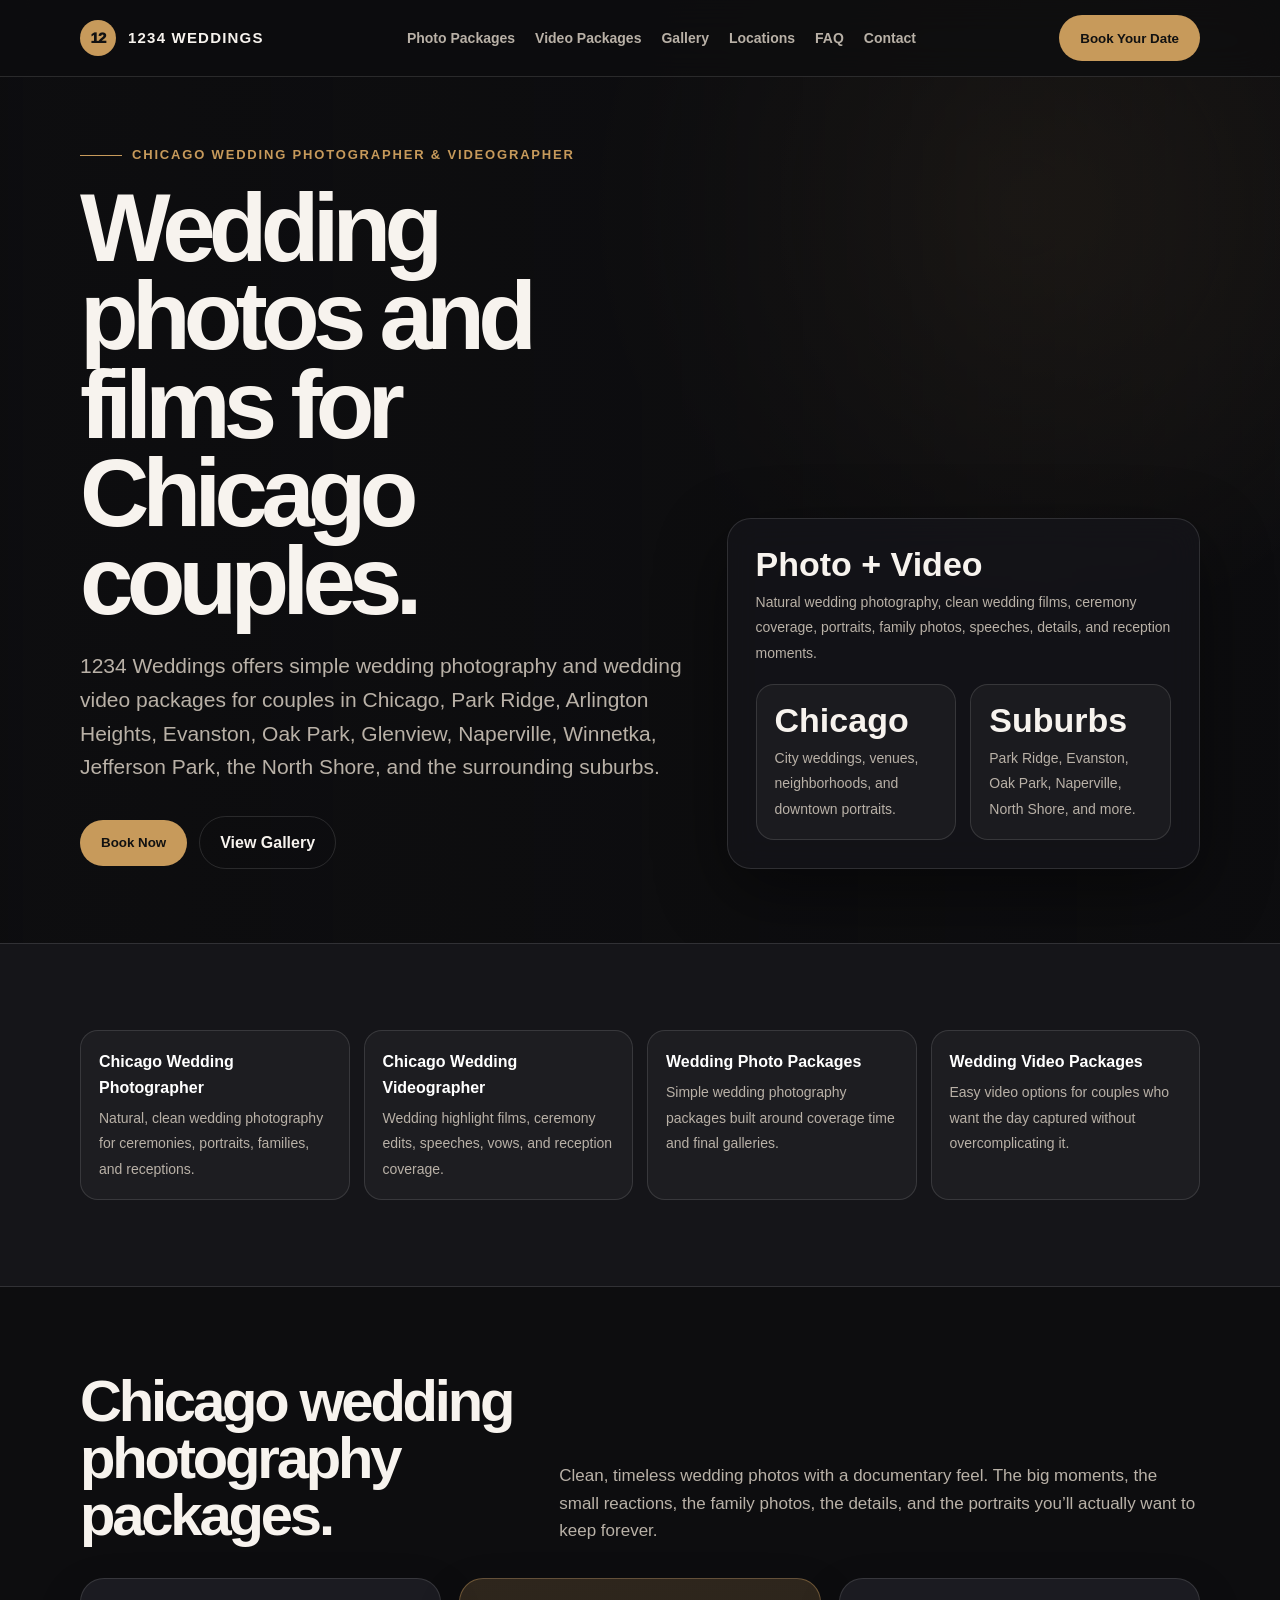
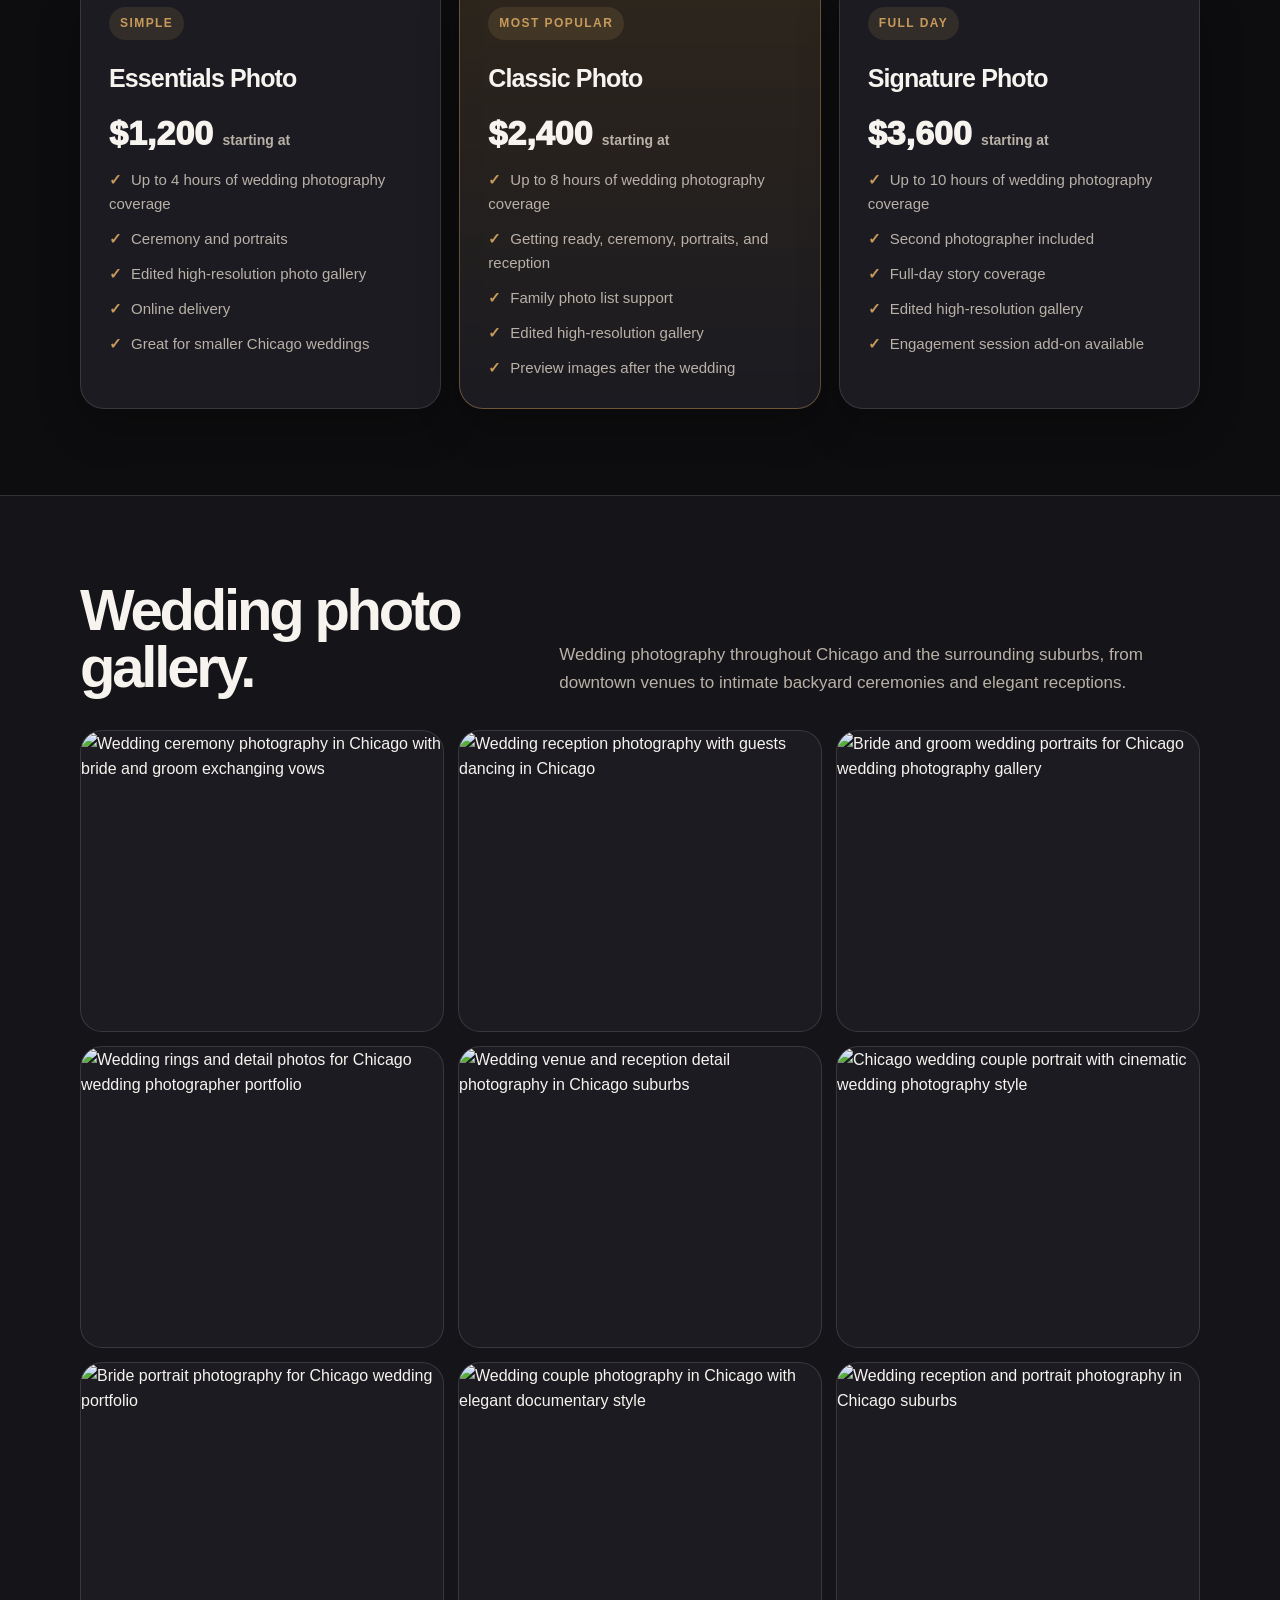
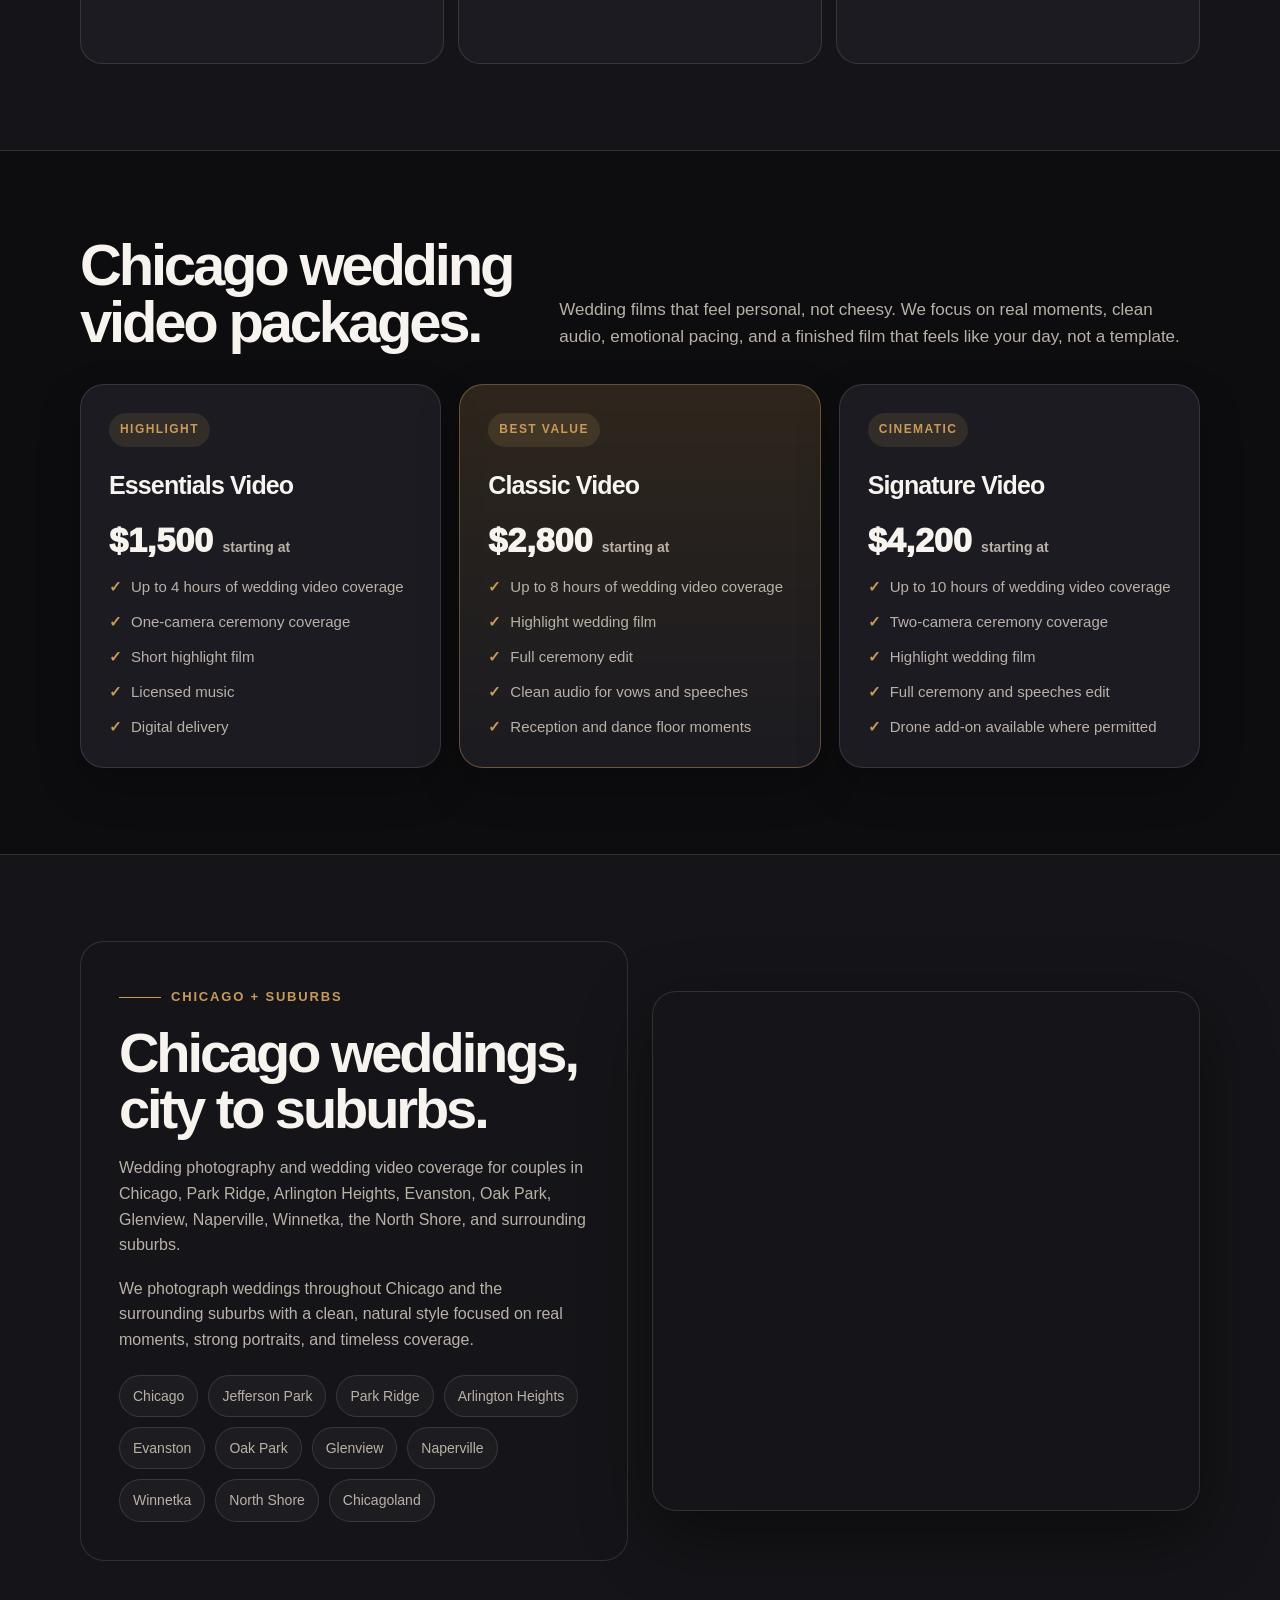
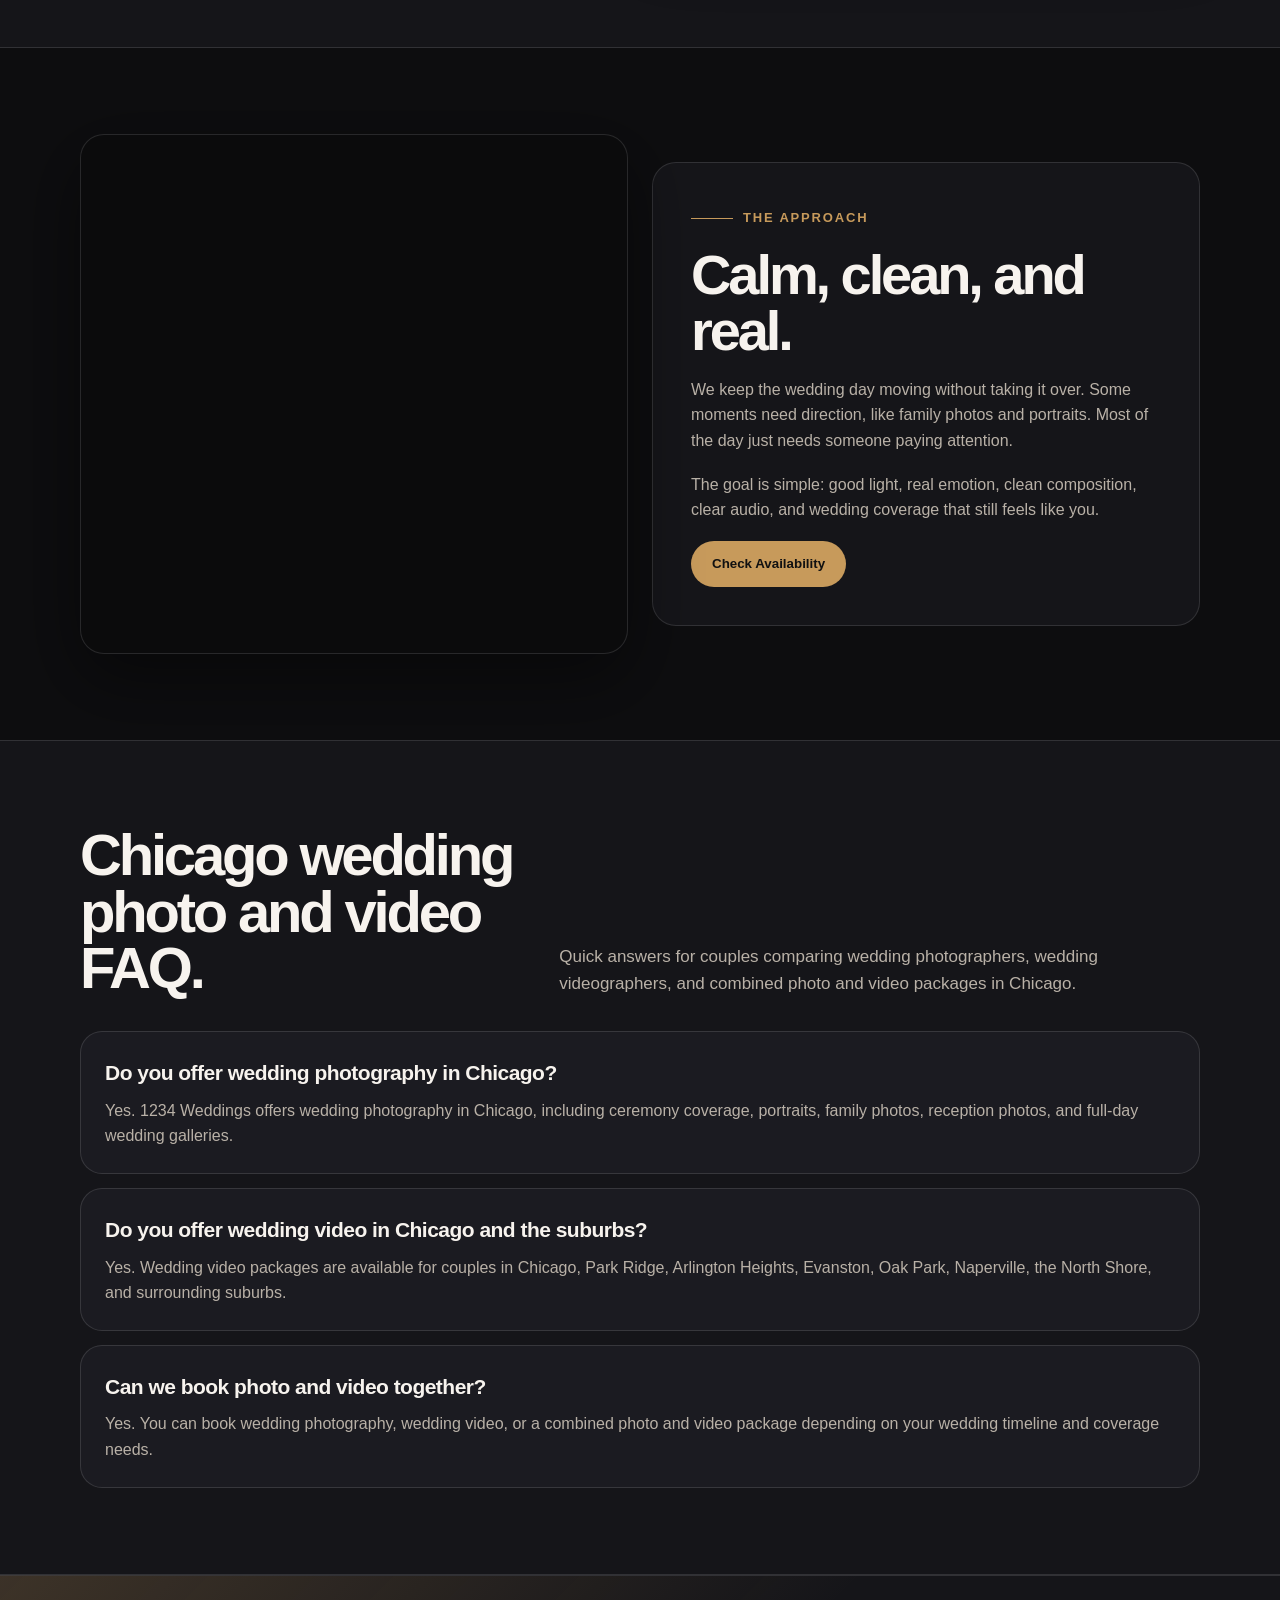
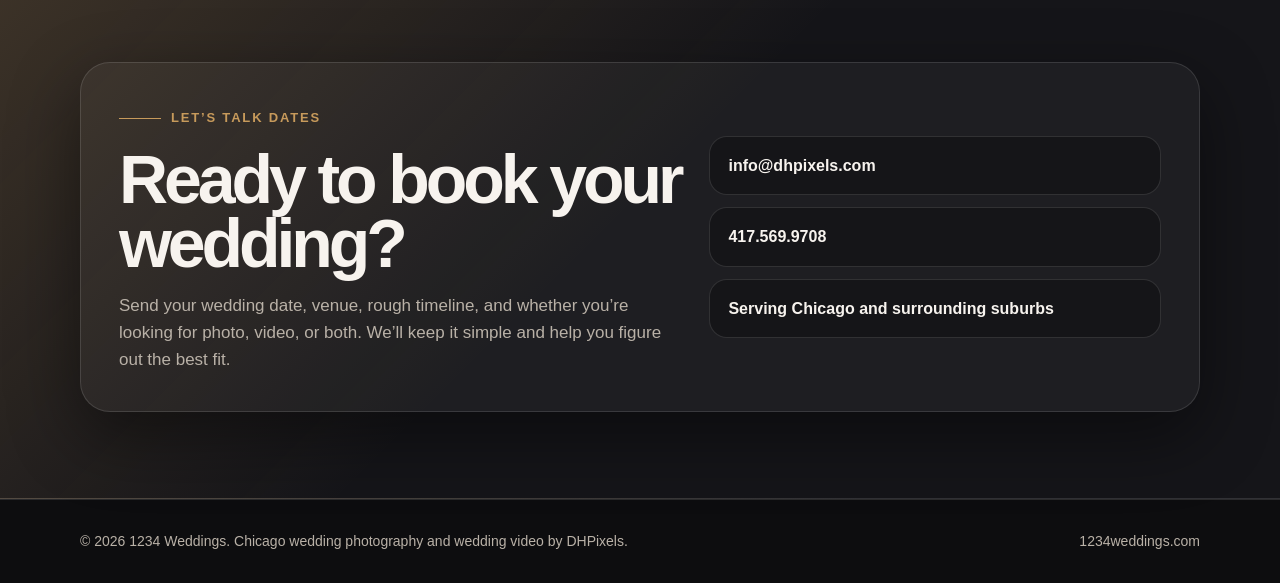
==== commit 8ef9233c: "Update index.html" ====
--- a/index.html
+++ b/index.html
@@ -3,23 +3,1268 @@
 <head>
   <meta charset="UTF-8" />
   <meta name="viewport" content="width=device-width, initial-scale=1.0" />
-  <title>1234 Weddings | Chicago Wedding Photo + Video</title>
-  <meta name="description" content="1234 Weddings offers wedding photography and video for Chicago couples. Client galleries are delivered through branded 1234weddings.com gallery links." />
-  <link rel="stylesheet" href="/delivery.css" />
+
+  <title>Chicago Wedding Photographer & Videographer | 1234 Weddings</title>
+  <meta name="description" content="1234 Weddings offers wedding photography and wedding video in Chicago, Park Ridge, Arlington Heights, Evanston, Oak Park, Glenview, Naperville, Winnetka, Jefferson Park, the North Shore, and surrounding suburbs. Simple wedding photo packages, clean wedding films, and easy booking through info@dhpixels.com." />
+  <meta name="keywords" content="Chicago wedding photographer, Chicago wedding videographer, wedding photography Chicago, wedding video Chicago, wedding photographer Park Ridge, wedding videographer Park Ridge, wedding photographer Arlington Heights, wedding photographer Evanston, wedding photographer Oak Park, wedding photographer Naperville, wedding photographer North Shore, wedding video packages Chicago, wedding photo packages Chicago" />
+  <meta name="robots" content="index, follow, max-image-preview:large" />
+  <meta name="author" content="1234 Weddings" />
+  <link rel="canonical" href="https://1234weddings.com/" />
+
+  <meta property="og:title" content="Chicago Wedding Photographer & Videographer | 1234 Weddings" />
+  <meta property="og:description" content="Simple, natural wedding photography and wedding video packages for couples in Chicago and the suburbs." />
+  <meta property="og:type" content="website" />
+  <meta property="og:url" content="https://1234weddings.com/" />
+  <meta property="og:image" content="https://i.postimg.cc/MGp6KhQF/1234weddings-com0.avif" />
+  <meta property="og:locale" content="en_US" />
+
+  <meta name="twitter:card" content="summary_large_image" />
+  <meta name="twitter:title" content="Chicago Wedding Photographer & Videographer | 1234 Weddings" />
+  <meta name="twitter:description" content="Wedding photo and video packages for Chicago couples and surrounding suburbs." />
+  <meta name="twitter:image" content="https://i.postimg.cc/MGp6KhQF/1234weddings-com0.avif" />
+
+  <script type="application/ld+json">
+  {
+    "@context": "https://schema.org",
+    "@graph": [
+      {
+        "@type": "LocalBusiness",
+        "@id": "https://1234weddings.com/#business",
+        "name": "1234 Weddings",
+        "url": "https://1234weddings.com/",
+        "email": "info@dhpixels.com",
+        "telephone": "+1-417-569-9708",
+        "description": "Chicago wedding photography and wedding video services for couples in Chicago and surrounding suburbs.",
+        "image": "https://i.postimg.cc/MGp6KhQF/1234weddings-com0.avif",
+        "areaServed": [
+          "Chicago",
+          "Jefferson Park",
+          "Park Ridge",
+          "Arlington Heights",
+          "Evanston",
+          "Oak Park",
+          "Glenview",
+          "Naperville",
+          "Winnetka",
+          "North Shore",
+          "Chicagoland"
+        ],
+        "serviceType": [
+          "Wedding Photography",
+          "Wedding Videography",
+          "Wedding Photo Packages",
+          "Wedding Video Packages"
+        ],
+        "priceRange": "$$$"
+      },
+      {
+        "@type": "WebSite",
+        "@id": "https://1234weddings.com/#website",
+        "url": "https://1234weddings.com/",
+        "name": "1234 Weddings",
+        "description": "Chicago wedding photographer and wedding videographer for couples in Chicago and the suburbs.",
+        "publisher": {
+          "@id": "https://1234weddings.com/#business"
+        }
+      },
+      {
+        "@type": "FAQPage",
+        "@id": "https://1234weddings.com/#faq",
+        "mainEntity": [
+          {
+            "@type": "Question",
+            "name": "Do you offer wedding photography in Chicago?",
+            "acceptedAnswer": {
+              "@type": "Answer",
+              "text": "Yes. 1234 Weddings offers wedding photography in Chicago, including ceremony coverage, portraits, family photos, reception photos, and full-day wedding galleries."
+            }
+          },
+          {
+            "@type": "Question",
+            "name": "Do you offer wedding video in Chicago and the suburbs?",
+            "acceptedAnswer": {
+              "@type": "Answer",
+              "text": "Yes. 1234 Weddings offers wedding video packages for couples in Chicago, Park Ridge, Arlington Heights, Evanston, Oak Park, Naperville, the North Shore, and surrounding suburbs."
+            }
+          },
+          {
+            "@type": "Question",
+            "name": "Can couples book photo and video together?",
+            "acceptedAnswer": {
+              "@type": "Answer",
+              "text": "Yes. Couples can book wedding photography, wedding video, or a combined photo and video package depending on the wedding timeline and coverage needs."
+            }
+          }
+        ]
+      }
+    ]
+  }
+  </script>
+
+  <style>
+    .contact-modal {
+      position: fixed;
+      inset: 0;
+      background: rgba(0,0,0,.72);
+      display: flex;
+      align-items: center;
+      justify-content: center;
+      padding: 20px;
+      z-index: 9999;
+      opacity: 0;
+      visibility: hidden;
+      transition: .25s ease;
+    }
+
+    .contact-modal.active {
+      opacity: 1;
+      visibility: visible;
+    }
+
+    .modal-box {
+      width: 100%;
+      max-width: 440px;
+      background: linear-gradient(180deg, #1d4ed8, #1e40af);
+      border-radius: 28px;
+      padding: 34px;
+      color: white;
+      position: relative;
+      box-shadow: 0 30px 80px rgba(0,0,0,.45);
+    }
+
+    .modal-close {
+      position: absolute;
+      top: 16px;
+      right: 18px;
+      background: rgba(255,255,255,.12);
+      border: 0;
+      width: 38px;
+      height: 38px;
+      border-radius: 50%;
+      color: white;
+      font-size: 18px;
+      cursor: pointer;
+    }
+
+    .modal-box h3 {
+      font-size: 38px;
+      line-height: .95;
+      letter-spacing: -.05em;
+      margin-bottom: 14px;
+    }
+
+    .modal-box p {
+      color: rgba(255,255,255,.78);
+      margin-bottom: 26px;
+      font-size: 16px;
+    }
+
+    .modal-actions {
+      display: grid;
+      gap: 12px;
+    }
+
+    .modal-link {
+      display: flex;
+      align-items: center;
+      justify-content: center;
+      min-height: 58px;
+      border-radius: 18px;
+      font-weight: 900;
+      font-size: 16px;
+      transition: .2s ease;
+    }
+
+    .modal-link.primary {
+      background: white;
+      color: #1e40af;
+    }
+
+    .modal-link.secondary {
+      background: rgba(255,255,255,.12);
+      color: white;
+      border: 1px solid rgba(255,255,255,.14);
+    }
+
+    .modal-link:hover {
+      transform: translateY(-2px);
+    }
+    :root {
+      --bg: #0d0d0f;
+      --bg-soft: #151519;
+      --card: #1b1b21;
+      --text: #f7f3ee;
+      --muted: #b9b1a7;
+      --line: rgba(255,255,255,.12);
+      --accent: #c79a5b;
+      --accent-soft: rgba(199,154,91,.14);
+      --white: #ffffff;
+      --shadow: 0 24px 70px rgba(0,0,0,.45);
+      --radius: 24px;
+    }
+
+    * {
+      box-sizing: border-box;
+      margin: 0;
+      padding: 0;
+    }
+
+    html {
+      scroll-behavior: smooth;
+    }
+
+    body {
+      font-family: Inter, -apple-system, BlinkMacSystemFont, "Segoe UI", sans-serif;
+      background: var(--bg);
+      color: var(--text);
+      line-height: 1.6;
+      overflow-x: hidden;
+    }
+
+    a {
+      color: inherit;
+      text-decoration: none;
+    }
+
+    img {
+      max-width: 100%;
+      display: block;
+    }
+
+    .skip-link {
+      position: absolute;
+      top: -80px;
+      left: 16px;
+      z-index: 99;
+      padding: 12px 16px;
+      background: var(--accent);
+      color: #111;
+      border-radius: 999px;
+      font-weight: 900;
+    }
+
+    .skip-link:focus {
+      top: 16px;
+    }
+
+    .wrap {
+      width: min(1120px, calc(100% - 36px));
+      margin: 0 auto;
+    }
+
+    header {
+      position: fixed;
+      top: 0;
+      left: 0;
+      width: 100%;
+      z-index: 10;
+      backdrop-filter: blur(16px);
+      background: rgba(13,13,15,.78);
+      border-bottom: 1px solid var(--line);
+    }
+
+    .nav {
+      height: 76px;
+      display: flex;
+      align-items: center;
+      justify-content: space-between;
+      gap: 20px;
+    }
+
+    .brand {
+      display: flex;
+      align-items: center;
+      gap: 12px;
+      font-weight: 900;
+      letter-spacing: .08em;
+      text-transform: uppercase;
+      font-size: 15px;
+      white-space: nowrap;
+    }
+
+    .brand-mark {
+      width: 36px;
+      height: 36px;
+      border-radius: 50%;
+      display: grid;
+      place-items: center;
+      background: var(--accent);
+      color: #121212;
+      font-weight: 950;
+      letter-spacing: -.05em;
+      flex: 0 0 auto;
+    }
+
+    .nav-links {
+      display: flex;
+      align-items: center;
+      gap: 20px;
+      color: var(--muted);
+      font-size: 14px;
+      font-weight: 700;
+    }
+
+    .nav-links a:hover {
+      color: var(--white);
+    }
+
+    .btn {
+      display: inline-flex;
+      align-items: center;
+      justify-content: center;
+      border-radius: 999px;
+      padding: 13px 20px;
+      background: var(--accent);
+      color: #111;
+      font-weight: 900;
+      border: 1px solid transparent;
+      transition: .2s ease;
+      text-align: center;
+      min-height: 46px;
+    }
+
+    .btn:hover {
+      transform: translateY(-2px);
+      box-shadow: 0 14px 30px rgba(199,154,91,.22);
+    }
+
+    .btn.secondary {
+      background: transparent;
+      color: var(--text);
+      border-color: var(--line);
+    }
+
+    .hero {
+      min-height: 94vh;
+      display: grid;
+      align-items: center;
+      padding: 138px 0 74px;
+      position: relative;
+      overflow: hidden;
+      background:
+        linear-gradient(90deg, rgba(13,13,15,.97) 0%, rgba(13,13,15,.80) 52%, rgba(13,13,15,.58) 100%),
+        radial-gradient(circle at 80% 22%, rgba(199,154,91,.22), transparent 34%),
+        url('https://i.postimg.cc/MGp6KhQF/1234weddings-com0.avif') center/cover;
+    }
+
+    .hero-grid {
+      display: grid;
+      grid-template-columns: 1.12fr .88fr;
+      align-items: end;
+      gap: 44px;
+    }
+
+    .eyebrow {
+      display: inline-flex;
+      align-items: center;
+      gap: 10px;
+      color: var(--accent);
+      font-size: 13px;
+      text-transform: uppercase;
+      letter-spacing: .14em;
+      font-weight: 900;
+      margin-bottom: 18px;
+    }
+
+    .eyebrow::before {
+      content: "";
+      width: 42px;
+      height: 1px;
+      background: var(--accent);
+      flex: 0 0 auto;
+    }
+
+    h1 {
+      font-size: clamp(44px, 8vw, 96px);
+      line-height: .92;
+      letter-spacing: -.07em;
+      max-width: 900px;
+      margin-bottom: 24px;
+    }
+
+    .hero p {
+      max-width: 700px;
+      color: var(--muted);
+      font-size: clamp(17px, 2vw, 21px);
+      margin-bottom: 32px;
+    }
+
+    .hero-actions {
+      display: flex;
+      flex-wrap: wrap;
+      gap: 12px;
+      align-items: center;
+    }
+
+    .hero-card {
+      background: rgba(21,21,25,.80);
+      border: 1px solid var(--line);
+      border-radius: var(--radius);
+      padding: 28px;
+      box-shadow: var(--shadow);
+      backdrop-filter: blur(16px);
+    }
+
+    .hero-card strong {
+      display: block;
+      font-size: 34px;
+      line-height: 1;
+      margin-bottom: 8px;
+    }
+
+    .hero-card span {
+      color: var(--muted);
+      font-size: 14px;
+    }
+
+    .stats {
+      display: grid;
+      grid-template-columns: 1fr 1fr;
+      gap: 14px;
+      margin-top: 18px;
+    }
+
+    .stat {
+      border: 1px solid var(--line);
+      border-radius: 18px;
+      padding: 18px;
+      background: rgba(255,255,255,.04);
+    }
+
+    section {
+      padding: 86px 0;
+    }
+
+    .section-head {
+      display: grid;
+      grid-template-columns: .82fr 1.18fr;
+      gap: 34px;
+      align-items: end;
+      margin-bottom: 34px;
+    }
+
+    .section-head h2 {
+      font-size: clamp(34px, 5vw, 58px);
+      line-height: .98;
+      letter-spacing: -.055em;
+    }
+
+    .section-head p {
+      color: var(--muted);
+      font-size: 17px;
+      max-width: 680px;
+    }
+
+    .cards {
+      display: grid;
+      grid-template-columns: repeat(3, 1fr);
+      gap: 18px;
+    }
+
+    .card {
+      background: var(--card);
+      border: 1px solid var(--line);
+      border-radius: var(--radius);
+      padding: 28px;
+      box-shadow: 0 18px 44px rgba(0,0,0,.24);
+      min-height: 100%;
+    }
+
+    .card.featured {
+      background: linear-gradient(180deg, rgba(199,154,91,.18), rgba(27,27,33,1));
+      border-color: rgba(199,154,91,.42);
+    }
+
+    .card .tag {
+      display: inline-flex;
+      padding: 7px 11px;
+      border-radius: 999px;
+      background: var(--accent-soft);
+      color: var(--accent);
+      font-size: 12px;
+      text-transform: uppercase;
+      letter-spacing: .12em;
+      font-weight: 900;
+      margin-bottom: 18px;
+    }
+
+    .card h3 {
+      font-size: 25px;
+      letter-spacing: -.035em;
+      margin-bottom: 8px;
+    }
+
+    .price {
+      font-size: 34px;
+      line-height: 1;
+      font-weight: 950;
+      margin: 18px 0 18px;
+    }
+
+    .price span {
+      color: var(--muted);
+      font-size: 14px;
+      font-weight: 700;
+    }
+
+    .card ul {
+      list-style: none;
+      display: grid;
+      gap: 11px;
+      color: var(--muted);
+      font-size: 15px;
+    }
+
+    .card li::before {
+      content: "✓";
+      color: var(--accent);
+      font-weight: 900;
+      margin-right: 9px;
+    }
+
+    .seo-band {
+      background: var(--bg-soft);
+      border-top: 1px solid var(--line);
+      border-bottom: 1px solid var(--line);
+    }
+
+    .seo-grid {
+      display: grid;
+      grid-template-columns: repeat(4, 1fr);
+      gap: 14px;
+    }
+
+    .seo-pill {
+      border: 1px solid var(--line);
+      border-radius: 18px;
+      padding: 18px;
+      background: rgba(255,255,255,.035);
+    }
+
+    .seo-pill strong {
+      display: block;
+      margin-bottom: 4px;
+      color: var(--white);
+    }
+
+    .seo-pill span {
+      color: var(--muted);
+      font-size: 14px;
+    }
+
+    .gallery-grid {
+      display: grid;
+      grid-template-columns: repeat(3, 1fr);
+      gap: 14px;
+    }
+
+    .gallery-item {
+      min-height: 300px;
+      border-radius: 22px;
+      overflow: hidden;
+      border: 1px solid var(--line);
+      background: var(--card);
+      position: relative;
+    }
+
+    .gallery-item img {
+      width: 100%;
+      height: 100%;
+      min-height: 300px;
+      object-fit: cover;
+      object-position: center;
+      transition: transform .28s ease;
+      aspect-ratio: 4 / 3;
+    }
+
+    .gallery-item.offset-down img {
+      object-position: center 92%;
+    }
+
+    .gallery-item:hover img {
+      transform: scale(1.04);
+    }
+
+    .gallery-item {
+      cursor: pointer;
+    }
+
+    .lightbox {
+      position: fixed;
+      inset: 0;
+      background: rgba(0,0,0,.92);
+      display: flex;
+      align-items: center;
+      justify-content: center;
+      padding: 24px;
+      z-index: 10000;
+      opacity: 0;
+      visibility: hidden;
+      transition: .25s ease;
+    }
+
+    .lightbox.active {
+      opacity: 1;
+      visibility: visible;
+    }
+
+    .lightbox img {
+      max-width: min(1400px, 100%);
+      max-height: 88vh;
+      border-radius: 20px;
+      object-fit: contain;
+      box-shadow: 0 30px 90px rgba(0,0,0,.55);
+    }
+
+    .lightbox-close {
+      position: absolute;
+      top: 20px;
+      right: 20px;
+      width: 48px;
+      height: 48px;
+      border-radius: 50%;
+      border: 0;
+      background: rgba(255,255,255,.14);
+      color: white;
+      font-size: 22px;
+      cursor: pointer;
+    }
+
+    .split {
+      display: grid;
+      grid-template-columns: 1fr 1fr;
+      gap: 24px;
+      align-items: center;
+    }
+
+    .image-panel {
+      min-height: 520px;
+      border-radius: var(--radius);
+      background: url('https://i.postimg.cc/nzsnqBTq/1234weddings-com3.jpg') center/cover;
+      border: 1px solid var(--line);
+      box-shadow: var(--shadow);
+    }
+
+    .style-image-panel {
+      min-height: 520px;
+      border-radius: var(--radius);
+      background:
+        linear-gradient(rgba(0,0,0,.18), rgba(0,0,0,.18)),
+        url('https://i.postimg.cc/50GwbhsL/Screenshot-2026-05-17-at-11-35-56-PM.png') center/cover;
+      filter: grayscale(100%);
+      border: 1px solid var(--line);
+      box-shadow: var(--shadow);
+      border: 1px solid var(--line);
+      box-shadow: var(--shadow);
+    }
+
+    .text-panel {
+      background: var(--bg-soft);
+      border: 1px solid var(--line);
+      border-radius: var(--radius);
+      padding: 38px;
+    }
+
+    .text-panel h2 {
+      font-size: clamp(34px, 5vw, 56px);
+      line-height: 1;
+      letter-spacing: -.055em;
+      margin-bottom: 18px;
+    }
+
+    .text-panel p {
+      color: var(--muted);
+      margin-bottom: 18px;
+    }
+
+    .location-list {
+      display: flex;
+      flex-wrap: wrap;
+      gap: 10px;
+      margin-top: 22px;
+    }
+
+    .location-list span {
+      border: 1px solid var(--line);
+      border-radius: 999px;
+      padding: 9px 13px;
+      color: var(--muted);
+      background: rgba(255,255,255,.035);
+      font-size: 14px;
+    }
+
+    .faq-list {
+      display: grid;
+      gap: 14px;
+    }
+
+    .faq-item {
+      border: 1px solid var(--line);
+      border-radius: 22px;
+      padding: 24px;
+      background: var(--card);
+    }
+
+    .faq-item h3 {
+      font-size: 21px;
+      letter-spacing: -.025em;
+      margin-bottom: 8px;
+    }
+
+    .faq-item p {
+      color: var(--muted);
+    }
+
+    .contact {
+      background:
+        linear-gradient(135deg, rgba(199,154,91,.22), rgba(13,13,15,0) 48%),
+        var(--bg-soft);
+      border-top: 1px solid var(--line);
+      border-bottom: 1px solid var(--line);
+    }
+
+    .contact-box {
+      display: grid;
+      grid-template-columns: 1fr .8fr;
+      gap: 26px;
+      align-items: center;
+      background: rgba(255,255,255,.04);
+      border: 1px solid var(--line);
+      border-radius: 30px;
+      padding: 38px;
+      box-shadow: var(--shadow);
+    }
+
+    .contact h2 {
+      font-size: clamp(38px, 6vw, 68px);
+      line-height: .95;
+      letter-spacing: -.06em;
+      margin-bottom: 16px;
+    }
+
+    .contact p {
+      color: var(--muted);
+      font-size: 17px;
+      max-width: 650px;
+    }
+
+    .contact-info {
+      display: grid;
+      gap: 12px;
+    }
+
+    .contact-line {
+      border: 1px solid var(--line);
+      border-radius: 18px;
+      padding: 16px 18px;
+      background: rgba(13,13,15,.5);
+      color: var(--text);
+      font-weight: 800;
+      overflow-wrap: anywhere;
+    }
+
+    footer {
+      padding: 30px 0;
+      color: var(--muted);
+      font-size: 14px;
+      border-top: 1px solid var(--line);
+    }
+
+    .footer-inner {
+      display: flex;
+      justify-content: space-between;
+      gap: 16px;
+      flex-wrap: wrap;
+    }
+
+    @media (max-width: 980px) {
+      .nav-links {
+        display: none;
+      }
+
+      .hero-grid,
+      .section-head,
+      .split,
+      .contact-box {
+        grid-template-columns: 1fr;
+      }
+
+      .hero {
+        min-height: auto;
+        padding-top: 122px;
+      }
+
+      .cards,
+      .seo-grid {
+        grid-template-columns: 1fr 1fr;
+      }
+
+      .gallery-grid {
+        grid-template-columns: 1fr 1fr;
+      }
+
+      .image-panel {
+        min-height: 380px;
+      }
+    }
+
+    @media (max-width: 620px) {
+      .wrap {
+        width: min(100% - 24px, 1120px);
+      }
+
+      .nav {
+        height: 68px;
+      }
+
+      .brand span:last-child {
+        font-size: 12px;
+        letter-spacing: .06em;
+      }
+
+      .brand-mark {
+        width: 34px;
+        height: 34px;
+      }
+
+      header .btn {
+        padding: 11px 14px;
+        font-size: 13px;
+      }
+
+      h1 {
+        font-size: 46px;
+        letter-spacing: -.06em;
+      }
+
+      .hero {
+        padding-bottom: 58px;
+        background-position: center;
+      }
+
+      .hero p {
+        font-size: 17px;
+      }
+
+      .hero-actions .btn {
+        width: 100%;
+      }
+
+      section {
+        padding: 62px 0;
+      }
+
+      .hero-card,
+      .card,
+      .text-panel,
+      .contact-box,
+      .faq-item {
+        padding: 24px;
+      }
+
+      .stats,
+      .cards,
+      .seo-grid,
+      .gallery-grid {
+        grid-template-columns: 1fr;
+      }
+
+      .gallery-item,
+      .gallery-item img {
+        min-height: 245px;
+      }
+    }
+  </style>
 </head>
 <body>
-  <main class="page">
-    <section class="hero">
+  <a class="skip-link" href="#main">Skip to content</a>
+
+  <header>
+    <div class="wrap nav">
+      <a class="brand" href="#top" aria-label="1234 Weddings Home">
+        <span class="brand-mark">12</span>
+        <span>1234 Weddings</span>
+      </a>
+
+      <nav class="nav-links" aria-label="Main navigation">
+        <a href="#photo-packages">Photo Packages</a>
+        <a href="#video-packages">Video Packages</a>
+        <a href="#gallery">Gallery</a>
+        <a href="#locations">Locations</a>
+        <a href="#faq">FAQ</a>
+        <a href="#contact">Contact</a>
+      </nav>
+
+      <button class="btn open-contact-modal">Book Your Date</button>
+    </div>
+  </header>
+
+  <main id="main">
+    <section id="top" class="hero">
+      <div class="wrap hero-grid">
+        <div>
+          <div class="eyebrow">Chicago wedding photographer & videographer</div>
+          <h1>Wedding photos and films for Chicago couples.</h1>
+          <p>1234 Weddings offers simple wedding photography and wedding video packages for couples in Chicago, Park Ridge, Arlington Heights, Evanston, Oak Park, Glenview, Naperville, Winnetka, Jefferson Park, the North Shore, and the surrounding suburbs.</p>
+          <div class="hero-actions">
+            <button class="btn open-contact-modal">Book Now</button>
+            <a class="btn secondary" href="#gallery">View Gallery</a>
+          </div>
+        </div>
+
+        <aside class="hero-card" aria-label="Wedding services summary">
+          <strong>Photo + Video</strong>
+          <span>Natural wedding photography, clean wedding films, ceremony coverage, portraits, family photos, speeches, details, and reception moments.</span>
+          <div class="stats">
+            <div class="stat">
+              <strong>Chicago</strong>
+              <span>City weddings, venues, neighborhoods, and downtown portraits.</span>
+            </div>
+            <div class="stat">
+              <strong>Suburbs</strong>
+              <span>Park Ridge, Evanston, Oak Park, Naperville, North Shore, and more.</span>
+            </div>
+          </div>
+        </aside>
+      </div>
+    </section>
+
+    <section class="seo-band" aria-label="Wedding SEO service highlights">
+      <div class="wrap seo-grid">
+        <div class="seo-pill">
+          <strong>Chicago Wedding Photographer</strong>
+          <span>Natural, clean wedding photography for ceremonies, portraits, families, and receptions.</span>
+        </div>
+        <div class="seo-pill">
+          <strong>Chicago Wedding Videographer</strong>
+          <span>Wedding highlight films, ceremony edits, speeches, vows, and reception coverage.</span>
+        </div>
+        <div class="seo-pill">
+          <strong>Wedding Photo Packages</strong>
+          <span>Simple wedding photography packages built around coverage time and final galleries.</span>
+        </div>
+        <div class="seo-pill">
+          <strong>Wedding Video Packages</strong>
+          <span>Easy video options for couples who want the day captured without overcomplicating it.</span>
+        </div>
+      </div>
+    </section>
+
+    <section id="photo-packages">
       <div class="wrap">
-        <p class="eyebrow">Chicago wedding photo + video</p>
-        <h1>Wedding photos and films for Chicago couples.</h1>
-        <p class="lead">Simple wedding coverage, clean delivery, and branded client galleries powered by 1234 Weddings.</p>
-        <div class="actions" style="margin-top:28px;">
-          <a class="btn" href="/client-galleries/">Client Galleries</a>
-          <a class="btn secondary" href="mailto:info@dhpixels.com">Book Your Date</a>
+        <div class="section-head">
+          <h2>Chicago wedding photography packages.</h2>
+          <p>Clean, timeless wedding photos with a documentary feel. The big moments, the small reactions, the family photos, the details, and the portraits you’ll actually want to keep forever.</p>
+        </div>
+
+        <div class="cards">
+          <article class="card">
+            <span class="tag">Simple</span>
+            <h3>Essentials Photo</h3>
+            <div class="price">$1,200 <span>starting at</span></div>
+            <ul>
+              <li>Up to 4 hours of wedding photography coverage</li>
+              <li>Ceremony and portraits</li>
+              <li>Edited high-resolution photo gallery</li>
+              <li>Online delivery</li>
+              <li>Great for smaller Chicago weddings</li>
+            </ul>
+          </article>
+
+          <article class="card featured">
+            <span class="tag">Most Popular</span>
+            <h3>Classic Photo</h3>
+            <div class="price">$2,400 <span>starting at</span></div>
+            <ul>
+              <li>Up to 8 hours of wedding photography coverage</li>
+              <li>Getting ready, ceremony, portraits, and reception</li>
+              <li>Family photo list support</li>
+              <li>Edited high-resolution gallery</li>
+              <li>Preview images after the wedding</li>
+            </ul>
+          </article>
+
+          <article class="card">
+            <span class="tag">Full Day</span>
+            <h3>Signature Photo</h3>
+            <div class="price">$3,600 <span>starting at</span></div>
+            <ul>
+              <li>Up to 10 hours of wedding photography coverage</li>
+              <li>Second photographer included</li>
+              <li>Full-day story coverage</li>
+              <li>Edited high-resolution gallery</li>
+              <li>Engagement session add-on available</li>
+            </ul>
+          </article>
+        </div>
+      </div>
+    </section>
+
+    <section id="gallery" class="seo-band">
+      <div class="wrap">
+        <div class="section-head">
+          <h2>Wedding photo gallery.</h2>
+          <p>Wedding photography throughout Chicago and the surrounding suburbs, from downtown venues to intimate backyard ceremonies and elegant receptions.</p>
+        </div>
+
+        <div class="gallery-grid" aria-label="Wedding photo gallery">
+          <figure class="gallery-item offset-down">
+            <img src="https://i.postimg.cc/YSCrqJFr/1234weddings-com1.avif" alt="Wedding ceremony photography in Chicago with bride and groom exchanging vows" width="900" height="675" loading="lazy" />
+          </figure>
+
+          <figure class="gallery-item">
+            <img src="https://i.postimg.cc/6qnwmKk9/1234weddings-com4.jpg" alt="Wedding reception photography with guests dancing in Chicago" width="900" height="675" loading="lazy" />
+          </figure>
+
+          <figure class="gallery-item">
+            <img src="https://i.postimg.cc/RhK9DmkZ/1234weddings-com5.jpg" alt="Bride and groom wedding portraits for Chicago wedding photography gallery" width="900" height="675" loading="lazy" />
+          </figure>
+
+          <figure class="gallery-item">
+            <img src="https://i.postimg.cc/0Q697DZc/1234weddings-com6.jpg" alt="Wedding rings and detail photos for Chicago wedding photographer portfolio" width="900" height="675" loading="lazy" />
+          </figure>
+
+          <figure class="gallery-item">
+            <img src="https://i.postimg.cc/LXr2D50v/1234weddings-com7.jpg" alt="Wedding venue and reception detail photography in Chicago suburbs" width="900" height="675" loading="lazy" />
+          </figure>
+
+          <figure class="gallery-item">
+            <img src="https://i.postimg.cc/bvmxFDb5/1bb967-9828d4ff506b44aabc4811a2e02985fd.avif" alt="Chicago wedding couple portrait with cinematic wedding photography style" width="900" height="675" loading="lazy" />
+          </figure>
+
+          <figure class="gallery-item">
+            <img src="https://i.postimg.cc/FRqjNMTc/Screenshot-2026-05-17-at-11-35-29-PM.png" alt="Bride portrait photography for Chicago wedding portfolio" width="900" height="675" loading="lazy" />
+          </figure>
+
+          <figure class="gallery-item">
+            <img src="https://i.postimg.cc/50GwbhsL/Screenshot-2026-05-17-at-11-35-56-PM.png" alt="Wedding couple photography in Chicago with elegant documentary style" width="900" height="675" loading="lazy" />
+          </figure>
+
+          <figure class="gallery-item">
+            <img src="https://i.postimg.cc/NML6hskr/Screenshot-2026-05-17-at-11-37-54-PM.png" alt="Wedding reception and portrait photography in Chicago suburbs" width="900" height="675" loading="lazy" />
+          </figure>
+        </div>
+      </div>
+    </section>
+
+    <section id="video-packages">
+      <div class="wrap">
+        <div class="section-head">
+          <h2>Chicago wedding video packages.</h2>
+          <p>Wedding films that feel personal, not cheesy. We focus on real moments, clean audio, emotional pacing, and a finished film that feels like your day, not a template.</p>
+        </div>
+
+        <div class="cards">
+          <article class="card">
+            <span class="tag">Highlight</span>
+            <h3>Essentials Video</h3>
+            <div class="price">$1,500 <span>starting at</span></div>
+            <ul>
+              <li>Up to 4 hours of wedding video coverage</li>
+              <li>One-camera ceremony coverage</li>
+              <li>Short highlight film</li>
+              <li>Licensed music</li>
+              <li>Digital delivery</li>
+            </ul>
+          </article>
+
+          <article class="card featured">
+            <span class="tag">Best Value</span>
+            <h3>Classic Video</h3>
+            <div class="price">$2,800 <span>starting at</span></div>
+            <ul>
+              <li>Up to 8 hours of wedding video coverage</li>
+              <li>Highlight wedding film</li>
+              <li>Full ceremony edit</li>
+              <li>Clean audio for vows and speeches</li>
+              <li>Reception and dance floor moments</li>
+            </ul>
+          </article>
+
+          <article class="card">
+            <span class="tag">Cinematic</span>
+            <h3>Signature Video</h3>
+            <div class="price">$4,200 <span>starting at</span></div>
+            <ul>
+              <li>Up to 10 hours of wedding video coverage</li>
+              <li>Two-camera ceremony coverage</li>
+              <li>Highlight wedding film</li>
+              <li>Full ceremony and speeches edit</li>
+              <li>Drone add-on available where permitted</li>
+            </ul>
+          </article>
+        </div>
+      </div>
+    </section>
+
+    <section id="locations" class="seo-band">
+      <div class="wrap split">
+        <div class="text-panel">
+          <div class="eyebrow">Chicago + suburbs</div>
+          <h2>Chicago weddings, city to suburbs.</h2>
+          <p>Wedding photography and wedding video coverage for couples in Chicago, Park Ridge, Arlington Heights, Evanston, Oak Park, Glenview, Naperville, Winnetka, the North Shore, and surrounding suburbs.</p>
+          <p>We photograph weddings throughout Chicago and the surrounding suburbs with a clean, natural style focused on real moments, strong portraits, and timeless coverage.</p>
+          <div class="location-list" aria-label="Wedding service areas">
+            <span>Chicago</span>
+            <span>Jefferson Park</span>
+            <span>Park Ridge</span>
+            <span>Arlington Heights</span>
+            <span>Evanston</span>
+            <span>Oak Park</span>
+            <span>Glenview</span>
+            <span>Naperville</span>
+            <span>Winnetka</span>
+            <span>North Shore</span>
+            <span>Chicagoland</span>
+          </div>
+        </div>
+        <div class="image-panel" role="img" aria-label="Chicago wedding photographer and videographer serving Chicago suburbs"></div>
+      </div>
+    </section>
+
+    
+
+    <section id="style">
+      <div class="wrap split">
+        <div class="style-image-panel" role="img" aria-label="Wedding couple walking together"></div>
+        <div class="text-panel">
+          <div class="eyebrow">The approach</div>
+          <h2>Calm, clean, and real.</h2>
+          <p>We keep the wedding day moving without taking it over. Some moments need direction, like family photos and portraits. Most of the day just needs someone paying attention.</p>
+          <p>The goal is simple: good light, real emotion, clean composition, clear audio, and wedding coverage that still feels like you.</p>
+          <button class="btn open-contact-modal">Check Availability</button>
+        </div>
+      </div>
+    </section>
+
+    <section id="faq" class="seo-band">
+      <div class="wrap">
+        <div class="section-head">
+          <h2>Chicago wedding photo and video FAQ.</h2>
+          <p>Quick answers for couples comparing wedding photographers, wedding videographers, and combined photo and video packages in Chicago.</p>
+        </div>
+
+        <div class="faq-list">
+          <article class="faq-item">
+            <h3>Do you offer wedding photography in Chicago?</h3>
+            <p>Yes. 1234 Weddings offers wedding photography in Chicago, including ceremony coverage, portraits, family photos, reception photos, and full-day wedding galleries.</p>
+          </article>
+          <article class="faq-item">
+            <h3>Do you offer wedding video in Chicago and the suburbs?</h3>
+            <p>Yes. Wedding video packages are available for couples in Chicago, Park Ridge, Arlington Heights, Evanston, Oak Park, Naperville, the North Shore, and surrounding suburbs.</p>
+          </article>
+          <article class="faq-item">
+            <h3>Can we book photo and video together?</h3>
+            <p>Yes. You can book wedding photography, wedding video, or a combined photo and video package depending on your wedding timeline and coverage needs.</p>
+          </article>
+        </div>
+      </div>
+    </section>
+
+    <section id="contact" class="contact">
+      <div class="wrap contact-box">
+        <div>
+          <div class="eyebrow">Let’s talk dates</div>
+          <h2>Ready to book your wedding?</h2>
+          <p>Send your wedding date, venue, rough timeline, and whether you’re looking for photo, video, or both. We’ll keep it simple and help you figure out the best fit.</p>
+        </div>
+
+        <div class="contact-info">
+          <a class="contact-line" href="mailto:info@dhpixels.com?subject=Wedding%20Inquiry%20for%201234%20Weddings">info@dhpixels.com</a>
+          <a class="contact-line" href="tel:14175699708">417.569.9708</a>
+          <div class="contact-line">Serving Chicago and surrounding suburbs</div>
         </div>
       </div>
     </section>
   </main>
+
+  <footer>
+    <div class="wrap footer-inner">
+      <span>© 2026 1234 Weddings. Chicago wedding photography and wedding video by DHPixels.</span>
+      <span>1234weddings.com</span>
+    </div>
+  </footer>
+
+  <div class="lightbox" id="lightbox" aria-hidden="true">
+    <button class="lightbox-close" id="lightboxClose" aria-label="Close enlarged photo">✕</button>
+    <img id="lightboxImage" src="" alt="Expanded wedding gallery photo" />
+  </div>
+
+  <div class="contact-modal" id="contactModal" aria-hidden="true">
+    <div class="modal-box">
+      <button class="modal-close" id="closeModal" aria-label="Close contact window">✕</button>
+      <h3>Let’s Talk Weddings.</h3>
+      <p>Reach out however you’d like. Quick questions, package pricing, availability, or timeline help, we’ll keep it simple.</p>
+
+      <div class="modal-actions">
+        <a class="modal-link primary" href="tel:14175699708">Call Now</a>
+        <a class="modal-link secondary" href="sms:14175699708">Text Now</a>
+        <a class="modal-link secondary" href="mailto:info@dhpixels.com?subject=Wedding%20Inquiry%20for%201234%20Weddings">Email Now</a>
+      </div>
+    </div>
+  </div>
+
+  <script>
+    const modal = document.getElementById('contactModal');
+    const openButtons = document.querySelectorAll('.open-contact-modal');
+    const closeButton = document.getElementById('closeModal');
+
+    openButtons.forEach(button => {
+      button.addEventListener('click', () => {
+        modal.classList.add('active');
+        modal.setAttribute('aria-hidden', 'false');
+      });
+    });
+
+    closeButton.addEventListener('click', () => {
+      modal.classList.remove('active');
+      modal.setAttribute('aria-hidden', 'true');
+    });
+
+    modal.addEventListener('click', (e) => {
+      if (e.target === modal) {
+        modal.classList.remove('active');
+        modal.setAttribute('aria-hidden', 'true');
+      }
+    });
+
+    document.addEventListener('keydown', (e) => {
+      if (e.key === 'Escape') {
+        modal.classList.remove('active');
+        modal.setAttribute('aria-hidden', 'true');
+
+        lightbox.classList.remove('active');
+        lightbox.setAttribute('aria-hidden', 'true');
+      }
+    });
+
+    const lightbox = document.getElementById('lightbox');
+    const lightboxImage = document.getElementById('lightboxImage');
+    const lightboxClose = document.getElementById('lightboxClose');
+    const galleryImages = document.querySelectorAll('.gallery-item img');
+
+    galleryImages.forEach(image => {
+      image.addEventListener('click', () => {
+        lightboxImage.src = image.src;
+        lightboxImage.alt = image.alt;
+        lightbox.classList.add('active');
+        lightbox.setAttribute('aria-hidden', 'false');
+      });
+    });
+
+    lightboxClose.addEventListener('click', () => {
+      lightbox.classList.remove('active');
+      lightbox.setAttribute('aria-hidden', 'true');
+    });
+
+    lightbox.addEventListener('click', (e) => {
+      if (e.target === lightbox) {
+        lightbox.classList.remove('active');
+        lightbox.setAttribute('aria-hidden', 'true');
+      }
+    });
+  </script>
 </body>
 </html>
+</body>
+</html>
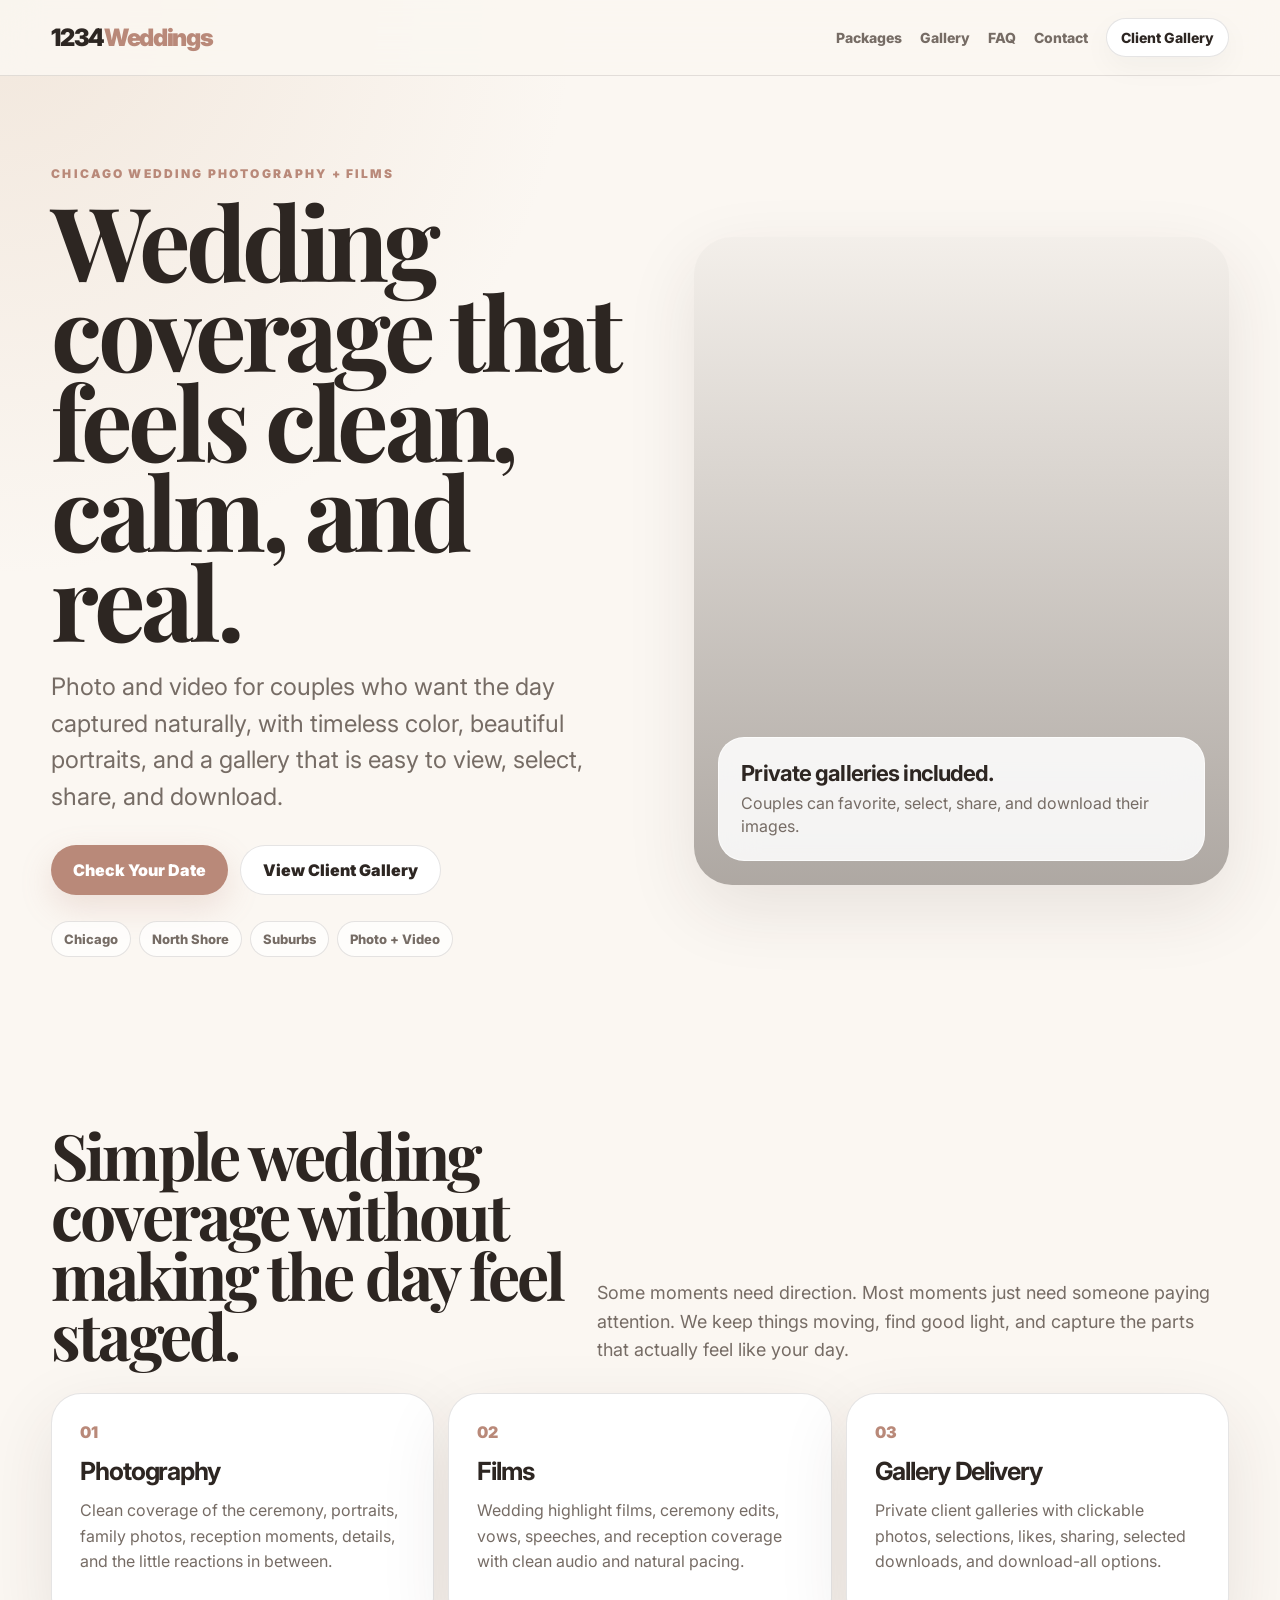
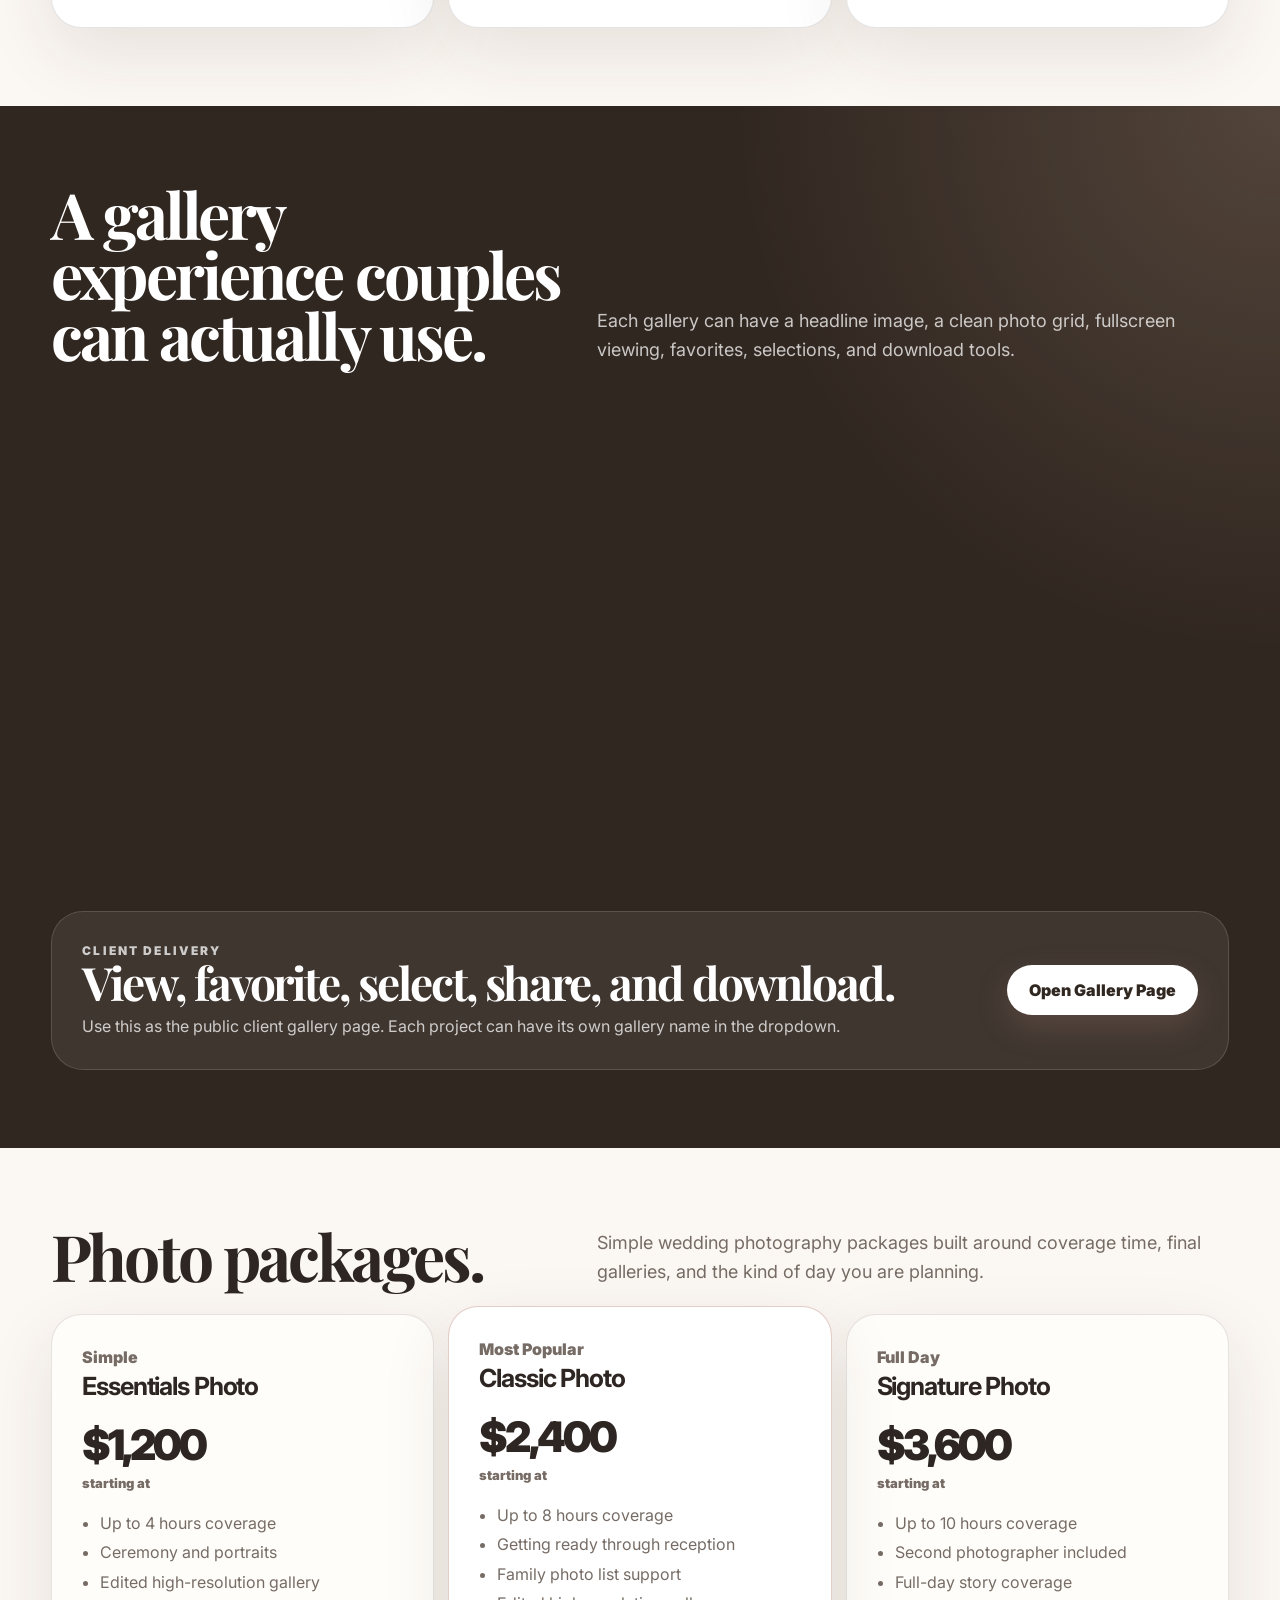
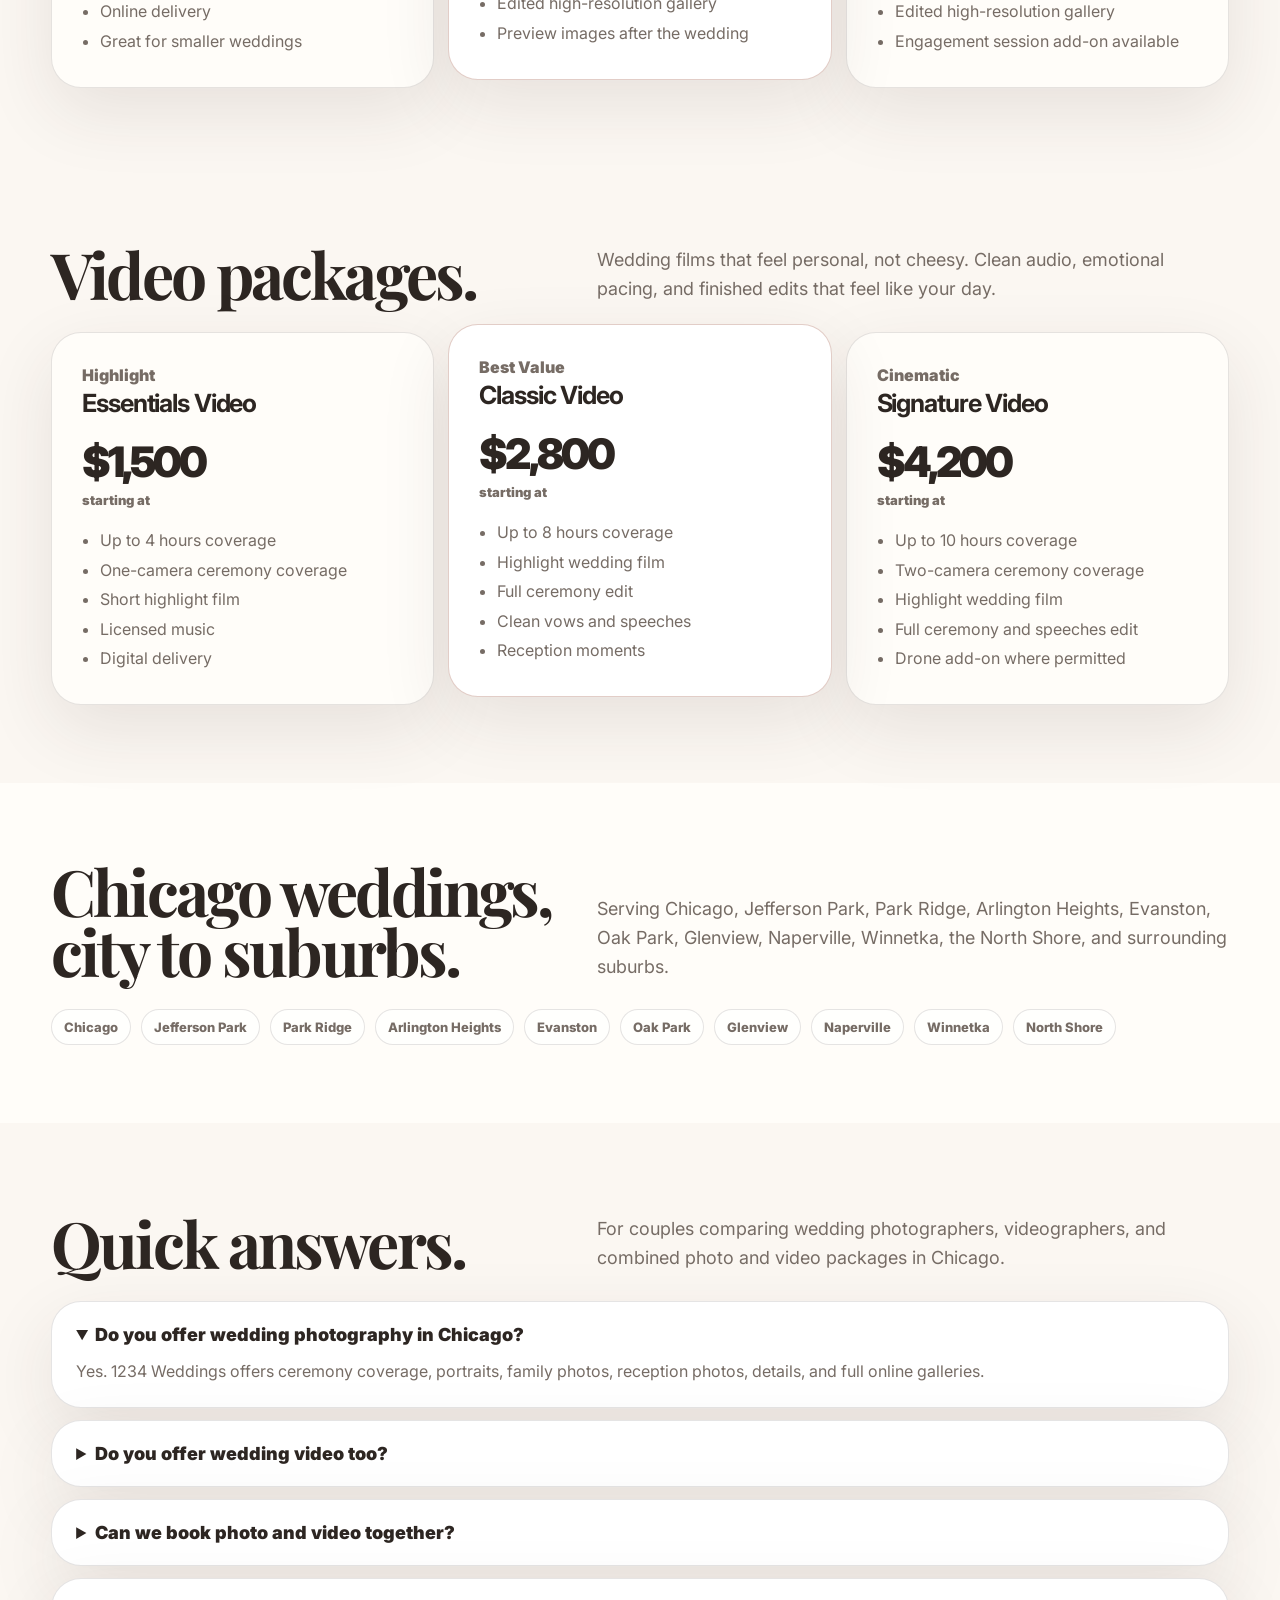
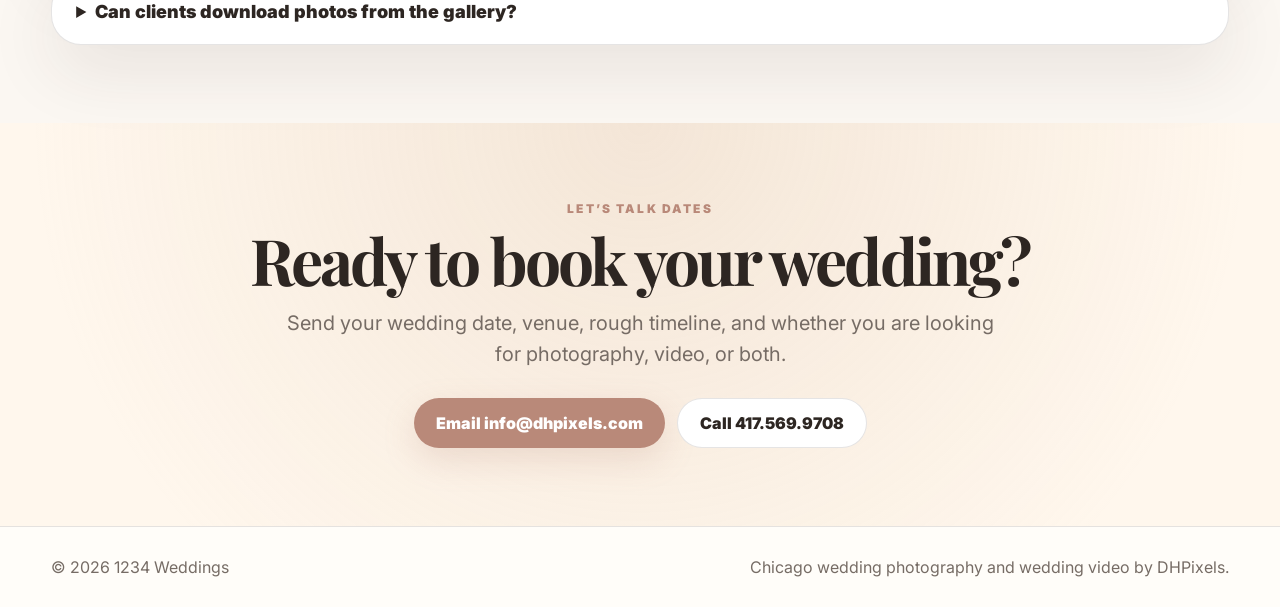
==== commit 109512cd: "Add files via upload" ====
--- a/index.html
+++ b/index.html
@@ -3,1268 +3,36 @@
 <head>
   <meta charset="UTF-8" />
   <meta name="viewport" content="width=device-width, initial-scale=1.0" />
-
-  <title>Chicago Wedding Photographer & Videographer | 1234 Weddings</title>
-  <meta name="description" content="1234 Weddings offers wedding photography and wedding video in Chicago, Park Ridge, Arlington Heights, Evanston, Oak Park, Glenview, Naperville, Winnetka, Jefferson Park, the North Shore, and surrounding suburbs. Simple wedding photo packages, clean wedding films, and easy booking through info@dhpixels.com." />
-  <meta name="keywords" content="Chicago wedding photographer, Chicago wedding videographer, wedding photography Chicago, wedding video Chicago, wedding photographer Park Ridge, wedding videographer Park Ridge, wedding photographer Arlington Heights, wedding photographer Evanston, wedding photographer Oak Park, wedding photographer Naperville, wedding photographer North Shore, wedding video packages Chicago, wedding photo packages Chicago" />
-  <meta name="robots" content="index, follow, max-image-preview:large" />
-  <meta name="author" content="1234 Weddings" />
-  <link rel="canonical" href="https://1234weddings.com/" />
-
-  <meta property="og:title" content="Chicago Wedding Photographer & Videographer | 1234 Weddings" />
-  <meta property="og:description" content="Simple, natural wedding photography and wedding video packages for couples in Chicago and the suburbs." />
-  <meta property="og:type" content="website" />
-  <meta property="og:url" content="https://1234weddings.com/" />
-  <meta property="og:image" content="https://i.postimg.cc/MGp6KhQF/1234weddings-com0.avif" />
-  <meta property="og:locale" content="en_US" />
-
-  <meta name="twitter:card" content="summary_large_image" />
-  <meta name="twitter:title" content="Chicago Wedding Photographer & Videographer | 1234 Weddings" />
-  <meta name="twitter:description" content="Wedding photo and video packages for Chicago couples and surrounding suburbs." />
-  <meta name="twitter:image" content="https://i.postimg.cc/MGp6KhQF/1234weddings-com0.avif" />
-
-  <script type="application/ld+json">
-  {
-    "@context": "https://schema.org",
-    "@graph": [
-      {
-        "@type": "LocalBusiness",
-        "@id": "https://1234weddings.com/#business",
-        "name": "1234 Weddings",
-        "url": "https://1234weddings.com/",
-        "email": "info@dhpixels.com",
-        "telephone": "+1-417-569-9708",
-        "description": "Chicago wedding photography and wedding video services for couples in Chicago and surrounding suburbs.",
-        "image": "https://i.postimg.cc/MGp6KhQF/1234weddings-com0.avif",
-        "areaServed": [
-          "Chicago",
-          "Jefferson Park",
-          "Park Ridge",
-          "Arlington Heights",
-          "Evanston",
-          "Oak Park",
-          "Glenview",
-          "Naperville",
-          "Winnetka",
-          "North Shore",
-          "Chicagoland"
-        ],
-        "serviceType": [
-          "Wedding Photography",
-          "Wedding Videography",
-          "Wedding Photo Packages",
-          "Wedding Video Packages"
-        ],
-        "priceRange": "$$$"
-      },
-      {
-        "@type": "WebSite",
-        "@id": "https://1234weddings.com/#website",
-        "url": "https://1234weddings.com/",
-        "name": "1234 Weddings",
-        "description": "Chicago wedding photographer and wedding videographer for couples in Chicago and the suburbs.",
-        "publisher": {
-          "@id": "https://1234weddings.com/#business"
-        }
-      },
-      {
-        "@type": "FAQPage",
-        "@id": "https://1234weddings.com/#faq",
-        "mainEntity": [
-          {
-            "@type": "Question",
-            "name": "Do you offer wedding photography in Chicago?",
-            "acceptedAnswer": {
-              "@type": "Answer",
-              "text": "Yes. 1234 Weddings offers wedding photography in Chicago, including ceremony coverage, portraits, family photos, reception photos, and full-day wedding galleries."
-            }
-          },
-          {
-            "@type": "Question",
-            "name": "Do you offer wedding video in Chicago and the suburbs?",
-            "acceptedAnswer": {
-              "@type": "Answer",
-              "text": "Yes. 1234 Weddings offers wedding video packages for couples in Chicago, Park Ridge, Arlington Heights, Evanston, Oak Park, Naperville, the North Shore, and surrounding suburbs."
-            }
-          },
-          {
-            "@type": "Question",
-            "name": "Can couples book photo and video together?",
-            "acceptedAnswer": {
-              "@type": "Answer",
-              "text": "Yes. Couples can book wedding photography, wedding video, or a combined photo and video package depending on the wedding timeline and coverage needs."
-            }
-          }
-        ]
-      }
-    ]
-  }
-  </script>
-
-  <style>
-    .contact-modal {
-      position: fixed;
-      inset: 0;
-      background: rgba(0,0,0,.72);
-      display: flex;
-      align-items: center;
-      justify-content: center;
-      padding: 20px;
-      z-index: 9999;
-      opacity: 0;
-      visibility: hidden;
-      transition: .25s ease;
-    }
-
-    .contact-modal.active {
-      opacity: 1;
-      visibility: visible;
-    }
-
-    .modal-box {
-      width: 100%;
-      max-width: 440px;
-      background: linear-gradient(180deg, #1d4ed8, #1e40af);
-      border-radius: 28px;
-      padding: 34px;
-      color: white;
-      position: relative;
-      box-shadow: 0 30px 80px rgba(0,0,0,.45);
-    }
-
-    .modal-close {
-      position: absolute;
-      top: 16px;
-      right: 18px;
-      background: rgba(255,255,255,.12);
-      border: 0;
-      width: 38px;
-      height: 38px;
-      border-radius: 50%;
-      color: white;
-      font-size: 18px;
-      cursor: pointer;
-    }
-
-    .modal-box h3 {
-      font-size: 38px;
-      line-height: .95;
-      letter-spacing: -.05em;
-      margin-bottom: 14px;
-    }
-
-    .modal-box p {
-      color: rgba(255,255,255,.78);
-      margin-bottom: 26px;
-      font-size: 16px;
-    }
-
-    .modal-actions {
-      display: grid;
-      gap: 12px;
-    }
-
-    .modal-link {
-      display: flex;
-      align-items: center;
-      justify-content: center;
-      min-height: 58px;
-      border-radius: 18px;
-      font-weight: 900;
-      font-size: 16px;
-      transition: .2s ease;
-    }
-
-    .modal-link.primary {
-      background: white;
-      color: #1e40af;
-    }
-
-    .modal-link.secondary {
-      background: rgba(255,255,255,.12);
-      color: white;
-      border: 1px solid rgba(255,255,255,.14);
-    }
-
-    .modal-link:hover {
-      transform: translateY(-2px);
-    }
-    :root {
-      --bg: #0d0d0f;
-      --bg-soft: #151519;
-      --card: #1b1b21;
-      --text: #f7f3ee;
-      --muted: #b9b1a7;
-      --line: rgba(255,255,255,.12);
-      --accent: #c79a5b;
-      --accent-soft: rgba(199,154,91,.14);
-      --white: #ffffff;
-      --shadow: 0 24px 70px rgba(0,0,0,.45);
-      --radius: 24px;
-    }
-
-    * {
-      box-sizing: border-box;
-      margin: 0;
-      padding: 0;
-    }
-
-    html {
-      scroll-behavior: smooth;
-    }
-
-    body {
-      font-family: Inter, -apple-system, BlinkMacSystemFont, "Segoe UI", sans-serif;
-      background: var(--bg);
-      color: var(--text);
-      line-height: 1.6;
-      overflow-x: hidden;
-    }
-
-    a {
-      color: inherit;
-      text-decoration: none;
-    }
-
-    img {
-      max-width: 100%;
-      display: block;
-    }
-
-    .skip-link {
-      position: absolute;
-      top: -80px;
-      left: 16px;
-      z-index: 99;
-      padding: 12px 16px;
-      background: var(--accent);
-      color: #111;
-      border-radius: 999px;
-      font-weight: 900;
-    }
-
-    .skip-link:focus {
-      top: 16px;
-    }
-
-    .wrap {
-      width: min(1120px, calc(100% - 36px));
-      margin: 0 auto;
-    }
-
-    header {
-      position: fixed;
-      top: 0;
-      left: 0;
-      width: 100%;
-      z-index: 10;
-      backdrop-filter: blur(16px);
-      background: rgba(13,13,15,.78);
-      border-bottom: 1px solid var(--line);
-    }
-
-    .nav {
-      height: 76px;
-      display: flex;
-      align-items: center;
-      justify-content: space-between;
-      gap: 20px;
-    }
-
-    .brand {
-      display: flex;
-      align-items: center;
-      gap: 12px;
-      font-weight: 900;
-      letter-spacing: .08em;
-      text-transform: uppercase;
-      font-size: 15px;
-      white-space: nowrap;
-    }
-
-    .brand-mark {
-      width: 36px;
-      height: 36px;
-      border-radius: 50%;
-      display: grid;
-      place-items: center;
-      background: var(--accent);
-      color: #121212;
-      font-weight: 950;
-      letter-spacing: -.05em;
-      flex: 0 0 auto;
-    }
-
-    .nav-links {
-      display: flex;
-      align-items: center;
-      gap: 20px;
-      color: var(--muted);
-      font-size: 14px;
-      font-weight: 700;
-    }
-
-    .nav-links a:hover {
-      color: var(--white);
-    }
-
-    .btn {
-      display: inline-flex;
-      align-items: center;
-      justify-content: center;
-      border-radius: 999px;
-      padding: 13px 20px;
-      background: var(--accent);
-      color: #111;
-      font-weight: 900;
-      border: 1px solid transparent;
-      transition: .2s ease;
-      text-align: center;
-      min-height: 46px;
-    }
-
-    .btn:hover {
-      transform: translateY(-2px);
-      box-shadow: 0 14px 30px rgba(199,154,91,.22);
-    }
-
-    .btn.secondary {
-      background: transparent;
-      color: var(--text);
-      border-color: var(--line);
-    }
-
-    .hero {
-      min-height: 94vh;
-      display: grid;
-      align-items: center;
-      padding: 138px 0 74px;
-      position: relative;
-      overflow: hidden;
-      background:
-        linear-gradient(90deg, rgba(13,13,15,.97) 0%, rgba(13,13,15,.80) 52%, rgba(13,13,15,.58) 100%),
-        radial-gradient(circle at 80% 22%, rgba(199,154,91,.22), transparent 34%),
-        url('https://i.postimg.cc/MGp6KhQF/1234weddings-com0.avif') center/cover;
-    }
-
-    .hero-grid {
-      display: grid;
-      grid-template-columns: 1.12fr .88fr;
-      align-items: end;
-      gap: 44px;
-    }
-
-    .eyebrow {
-      display: inline-flex;
-      align-items: center;
-      gap: 10px;
-      color: var(--accent);
-      font-size: 13px;
-      text-transform: uppercase;
-      letter-spacing: .14em;
-      font-weight: 900;
-      margin-bottom: 18px;
-    }
-
-    .eyebrow::before {
-      content: "";
-      width: 42px;
-      height: 1px;
-      background: var(--accent);
-      flex: 0 0 auto;
-    }
-
-    h1 {
-      font-size: clamp(44px, 8vw, 96px);
-      line-height: .92;
-      letter-spacing: -.07em;
-      max-width: 900px;
-      margin-bottom: 24px;
-    }
-
-    .hero p {
-      max-width: 700px;
-      color: var(--muted);
-      font-size: clamp(17px, 2vw, 21px);
-      margin-bottom: 32px;
-    }
-
-    .hero-actions {
-      display: flex;
-      flex-wrap: wrap;
-      gap: 12px;
-      align-items: center;
-    }
-
-    .hero-card {
-      background: rgba(21,21,25,.80);
-      border: 1px solid var(--line);
-      border-radius: var(--radius);
-      padding: 28px;
-      box-shadow: var(--shadow);
-      backdrop-filter: blur(16px);
-    }
-
-    .hero-card strong {
-      display: block;
-      font-size: 34px;
-      line-height: 1;
-      margin-bottom: 8px;
-    }
-
-    .hero-card span {
-      color: var(--muted);
-      font-size: 14px;
-    }
-
-    .stats {
-      display: grid;
-      grid-template-columns: 1fr 1fr;
-      gap: 14px;
-      margin-top: 18px;
-    }
-
-    .stat {
-      border: 1px solid var(--line);
-      border-radius: 18px;
-      padding: 18px;
-      background: rgba(255,255,255,.04);
-    }
-
-    section {
-      padding: 86px 0;
-    }
-
-    .section-head {
-      display: grid;
-      grid-template-columns: .82fr 1.18fr;
-      gap: 34px;
-      align-items: end;
-      margin-bottom: 34px;
-    }
-
-    .section-head h2 {
-      font-size: clamp(34px, 5vw, 58px);
-      line-height: .98;
-      letter-spacing: -.055em;
-    }
-
-    .section-head p {
-      color: var(--muted);
-      font-size: 17px;
-      max-width: 680px;
-    }
-
-    .cards {
-      display: grid;
-      grid-template-columns: repeat(3, 1fr);
-      gap: 18px;
-    }
-
-    .card {
-      background: var(--card);
-      border: 1px solid var(--line);
-      border-radius: var(--radius);
-      padding: 28px;
-      box-shadow: 0 18px 44px rgba(0,0,0,.24);
-      min-height: 100%;
-    }
-
-    .card.featured {
-      background: linear-gradient(180deg, rgba(199,154,91,.18), rgba(27,27,33,1));
-      border-color: rgba(199,154,91,.42);
-    }
-
-    .card .tag {
-      display: inline-flex;
-      padding: 7px 11px;
-      border-radius: 999px;
-      background: var(--accent-soft);
-      color: var(--accent);
-      font-size: 12px;
-      text-transform: uppercase;
-      letter-spacing: .12em;
-      font-weight: 900;
-      margin-bottom: 18px;
-    }
-
-    .card h3 {
-      font-size: 25px;
-      letter-spacing: -.035em;
-      margin-bottom: 8px;
-    }
-
-    .price {
-      font-size: 34px;
-      line-height: 1;
-      font-weight: 950;
-      margin: 18px 0 18px;
-    }
-
-    .price span {
-      color: var(--muted);
-      font-size: 14px;
-      font-weight: 700;
-    }
-
-    .card ul {
-      list-style: none;
-      display: grid;
-      gap: 11px;
-      color: var(--muted);
-      font-size: 15px;
-    }
-
-    .card li::before {
-      content: "✓";
-      color: var(--accent);
-      font-weight: 900;
-      margin-right: 9px;
-    }
-
-    .seo-band {
-      background: var(--bg-soft);
-      border-top: 1px solid var(--line);
-      border-bottom: 1px solid var(--line);
-    }
-
-    .seo-grid {
-      display: grid;
-      grid-template-columns: repeat(4, 1fr);
-      gap: 14px;
-    }
-
-    .seo-pill {
-      border: 1px solid var(--line);
-      border-radius: 18px;
-      padding: 18px;
-      background: rgba(255,255,255,.035);
-    }
-
-    .seo-pill strong {
-      display: block;
-      margin-bottom: 4px;
-      color: var(--white);
-    }
-
-    .seo-pill span {
-      color: var(--muted);
-      font-size: 14px;
-    }
-
-    .gallery-grid {
-      display: grid;
-      grid-template-columns: repeat(3, 1fr);
-      gap: 14px;
-    }
-
-    .gallery-item {
-      min-height: 300px;
-      border-radius: 22px;
-      overflow: hidden;
-      border: 1px solid var(--line);
-      background: var(--card);
-      position: relative;
-    }
-
-    .gallery-item img {
-      width: 100%;
-      height: 100%;
-      min-height: 300px;
-      object-fit: cover;
-      object-position: center;
-      transition: transform .28s ease;
-      aspect-ratio: 4 / 3;
-    }
-
-    .gallery-item.offset-down img {
-      object-position: center 92%;
-    }
-
-    .gallery-item:hover img {
-      transform: scale(1.04);
-    }
-
-    .gallery-item {
-      cursor: pointer;
-    }
-
-    .lightbox {
-      position: fixed;
-      inset: 0;
-      background: rgba(0,0,0,.92);
-      display: flex;
-      align-items: center;
-      justify-content: center;
-      padding: 24px;
-      z-index: 10000;
-      opacity: 0;
-      visibility: hidden;
-      transition: .25s ease;
-    }
-
-    .lightbox.active {
-      opacity: 1;
-      visibility: visible;
-    }
-
-    .lightbox img {
-      max-width: min(1400px, 100%);
-      max-height: 88vh;
-      border-radius: 20px;
-      object-fit: contain;
-      box-shadow: 0 30px 90px rgba(0,0,0,.55);
-    }
-
-    .lightbox-close {
-      position: absolute;
-      top: 20px;
-      right: 20px;
-      width: 48px;
-      height: 48px;
-      border-radius: 50%;
-      border: 0;
-      background: rgba(255,255,255,.14);
-      color: white;
-      font-size: 22px;
-      cursor: pointer;
-    }
-
-    .split {
-      display: grid;
-      grid-template-columns: 1fr 1fr;
-      gap: 24px;
-      align-items: center;
-    }
-
-    .image-panel {
-      min-height: 520px;
-      border-radius: var(--radius);
-      background: url('https://i.postimg.cc/nzsnqBTq/1234weddings-com3.jpg') center/cover;
-      border: 1px solid var(--line);
-      box-shadow: var(--shadow);
-    }
-
-    .style-image-panel {
-      min-height: 520px;
-      border-radius: var(--radius);
-      background:
-        linear-gradient(rgba(0,0,0,.18), rgba(0,0,0,.18)),
-        url('https://i.postimg.cc/50GwbhsL/Screenshot-2026-05-17-at-11-35-56-PM.png') center/cover;
-      filter: grayscale(100%);
-      border: 1px solid var(--line);
-      box-shadow: var(--shadow);
-      border: 1px solid var(--line);
-      box-shadow: var(--shadow);
-    }
-
-    .text-panel {
-      background: var(--bg-soft);
-      border: 1px solid var(--line);
-      border-radius: var(--radius);
-      padding: 38px;
-    }
-
-    .text-panel h2 {
-      font-size: clamp(34px, 5vw, 56px);
-      line-height: 1;
-      letter-spacing: -.055em;
-      margin-bottom: 18px;
-    }
-
-    .text-panel p {
-      color: var(--muted);
-      margin-bottom: 18px;
-    }
-
-    .location-list {
-      display: flex;
-      flex-wrap: wrap;
-      gap: 10px;
-      margin-top: 22px;
-    }
-
-    .location-list span {
-      border: 1px solid var(--line);
-      border-radius: 999px;
-      padding: 9px 13px;
-      color: var(--muted);
-      background: rgba(255,255,255,.035);
-      font-size: 14px;
-    }
-
-    .faq-list {
-      display: grid;
-      gap: 14px;
-    }
-
-    .faq-item {
-      border: 1px solid var(--line);
-      border-radius: 22px;
-      padding: 24px;
-      background: var(--card);
-    }
-
-    .faq-item h3 {
-      font-size: 21px;
-      letter-spacing: -.025em;
-      margin-bottom: 8px;
-    }
-
-    .faq-item p {
-      color: var(--muted);
-    }
-
-    .contact {
-      background:
-        linear-gradient(135deg, rgba(199,154,91,.22), rgba(13,13,15,0) 48%),
-        var(--bg-soft);
-      border-top: 1px solid var(--line);
-      border-bottom: 1px solid var(--line);
-    }
-
-    .contact-box {
-      display: grid;
-      grid-template-columns: 1fr .8fr;
-      gap: 26px;
-      align-items: center;
-      background: rgba(255,255,255,.04);
-      border: 1px solid var(--line);
-      border-radius: 30px;
-      padding: 38px;
-      box-shadow: var(--shadow);
-    }
-
-    .contact h2 {
-      font-size: clamp(38px, 6vw, 68px);
-      line-height: .95;
-      letter-spacing: -.06em;
-      margin-bottom: 16px;
-    }
-
-    .contact p {
-      color: var(--muted);
-      font-size: 17px;
-      max-width: 650px;
-    }
-
-    .contact-info {
-      display: grid;
-      gap: 12px;
-    }
-
-    .contact-line {
-      border: 1px solid var(--line);
-      border-radius: 18px;
-      padding: 16px 18px;
-      background: rgba(13,13,15,.5);
-      color: var(--text);
-      font-weight: 800;
-      overflow-wrap: anywhere;
-    }
-
-    footer {
-      padding: 30px 0;
-      color: var(--muted);
-      font-size: 14px;
-      border-top: 1px solid var(--line);
-    }
-
-    .footer-inner {
-      display: flex;
-      justify-content: space-between;
-      gap: 16px;
-      flex-wrap: wrap;
-    }
-
-    @media (max-width: 980px) {
-      .nav-links {
-        display: none;
-      }
-
-      .hero-grid,
-      .section-head,
-      .split,
-      .contact-box {
-        grid-template-columns: 1fr;
-      }
-
-      .hero {
-        min-height: auto;
-        padding-top: 122px;
-      }
-
-      .cards,
-      .seo-grid {
-        grid-template-columns: 1fr 1fr;
-      }
-
-      .gallery-grid {
-        grid-template-columns: 1fr 1fr;
-      }
-
-      .image-panel {
-        min-height: 380px;
-      }
-    }
-
-    @media (max-width: 620px) {
-      .wrap {
-        width: min(100% - 24px, 1120px);
-      }
-
-      .nav {
-        height: 68px;
-      }
-
-      .brand span:last-child {
-        font-size: 12px;
-        letter-spacing: .06em;
-      }
-
-      .brand-mark {
-        width: 34px;
-        height: 34px;
-      }
-
-      header .btn {
-        padding: 11px 14px;
-        font-size: 13px;
-      }
-
-      h1 {
-        font-size: 46px;
-        letter-spacing: -.06em;
-      }
-
-      .hero {
-        padding-bottom: 58px;
-        background-position: center;
-      }
-
-      .hero p {
-        font-size: 17px;
-      }
-
-      .hero-actions .btn {
-        width: 100%;
-      }
-
-      section {
-        padding: 62px 0;
-      }
-
-      .hero-card,
-      .card,
-      .text-panel,
-      .contact-box,
-      .faq-item {
-        padding: 24px;
-      }
-
-      .stats,
-      .cards,
-      .seo-grid,
-      .gallery-grid {
-        grid-template-columns: 1fr;
-      }
-
-      .gallery-item,
-      .gallery-item img {
-        min-height: 245px;
-      }
-    }
-  </style>
+  <title>1234 Weddings | Chicago Wedding Photography + Films</title>
+  <meta name="description" content="Chicago wedding photography and wedding films for couples who want clean, natural coverage, private galleries, selections, favorites, and easy downloads." />
+  <link rel="stylesheet" href="styles.css" />
 </head>
 <body>
-  <a class="skip-link" href="#main">Skip to content</a>
-
-  <header>
-    <div class="wrap nav">
-      <a class="brand" href="#top" aria-label="1234 Weddings Home">
-        <span class="brand-mark">12</span>
-        <span>1234 Weddings</span>
-      </a>
-
-      <nav class="nav-links" aria-label="Main navigation">
-        <a href="#photo-packages">Photo Packages</a>
-        <a href="#video-packages">Video Packages</a>
-        <a href="#gallery">Gallery</a>
-        <a href="#locations">Locations</a>
-        <a href="#faq">FAQ</a>
-        <a href="#contact">Contact</a>
-      </nav>
-
-      <button class="btn open-contact-modal">Book Your Date</button>
-    </div>
+  <header class="topbar">
+    <a class="brand" href="/">1234<span>Weddings</span></a>
+    <nav class="nav">
+      <a href="#packages">Packages</a><a href="#gallery-preview">Gallery</a><a href="#faq">FAQ</a><a href="#contact">Contact</a><a class="nav-pill" href="gallery/">Client Gallery</a>
+    </nav>
   </header>
-
-  <main id="main">
-    <section id="top" class="hero">
-      <div class="wrap hero-grid">
-        <div>
-          <div class="eyebrow">Chicago wedding photographer & videographer</div>
-          <h1>Wedding photos and films for Chicago couples.</h1>
-          <p>1234 Weddings offers simple wedding photography and wedding video packages for couples in Chicago, Park Ridge, Arlington Heights, Evanston, Oak Park, Glenview, Naperville, Winnetka, Jefferson Park, the North Shore, and the surrounding suburbs.</p>
-          <div class="hero-actions">
-            <button class="btn open-contact-modal">Book Now</button>
-            <a class="btn secondary" href="#gallery">View Gallery</a>
-          </div>
-        </div>
-
-        <aside class="hero-card" aria-label="Wedding services summary">
-          <strong>Photo + Video</strong>
-          <span>Natural wedding photography, clean wedding films, ceremony coverage, portraits, family photos, speeches, details, and reception moments.</span>
-          <div class="stats">
-            <div class="stat">
-              <strong>Chicago</strong>
-              <span>City weddings, venues, neighborhoods, and downtown portraits.</span>
-            </div>
-            <div class="stat">
-              <strong>Suburbs</strong>
-              <span>Park Ridge, Evanston, Oak Park, Naperville, North Shore, and more.</span>
-            </div>
-          </div>
-        </aside>
+  <main>
+    <section class="hero">
+      <div class="hero-copy">
+        <p class="eyebrow">Chicago wedding photography + films</p>
+        <h1>Wedding coverage that feels clean, calm, and real.</h1>
+        <p class="lead">Photo and video for couples who want the day captured naturally, with timeless color, beautiful portraits, and a gallery that is easy to view, select, share, and download.</p>
+        <div class="actions"><a class="button" href="#contact">Check Your Date</a><a class="button secondary" href="gallery/">View Client Gallery</a></div>
+        <div class="mini-proof"><span>Chicago</span><span>North Shore</span><span>Suburbs</span><span>Photo + Video</span></div>
       </div>
+      <div class="hero-photo"><div class="hero-card"><strong>Private galleries included.</strong><span>Couples can favorite, select, share, and download their images.</span></div></div>
     </section>
-
-    <section class="seo-band" aria-label="Wedding SEO service highlights">
-      <div class="wrap seo-grid">
-        <div class="seo-pill">
-          <strong>Chicago Wedding Photographer</strong>
-          <span>Natural, clean wedding photography for ceremonies, portraits, families, and receptions.</span>
-        </div>
-        <div class="seo-pill">
-          <strong>Chicago Wedding Videographer</strong>
-          <span>Wedding highlight films, ceremony edits, speeches, vows, and reception coverage.</span>
-        </div>
-        <div class="seo-pill">
-          <strong>Wedding Photo Packages</strong>
-          <span>Simple wedding photography packages built around coverage time and final galleries.</span>
-        </div>
-        <div class="seo-pill">
-          <strong>Wedding Video Packages</strong>
-          <span>Easy video options for couples who want the day captured without overcomplicating it.</span>
-        </div>
-      </div>
-    </section>
-
-    <section id="photo-packages">
-      <div class="wrap">
-        <div class="section-head">
-          <h2>Chicago wedding photography packages.</h2>
-          <p>Clean, timeless wedding photos with a documentary feel. The big moments, the small reactions, the family photos, the details, and the portraits you’ll actually want to keep forever.</p>
-        </div>
-
-        <div class="cards">
-          <article class="card">
-            <span class="tag">Simple</span>
-            <h3>Essentials Photo</h3>
-            <div class="price">$1,200 <span>starting at</span></div>
-            <ul>
-              <li>Up to 4 hours of wedding photography coverage</li>
-              <li>Ceremony and portraits</li>
-              <li>Edited high-resolution photo gallery</li>
-              <li>Online delivery</li>
-              <li>Great for smaller Chicago weddings</li>
-            </ul>
-          </article>
-
-          <article class="card featured">
-            <span class="tag">Most Popular</span>
-            <h3>Classic Photo</h3>
-            <div class="price">$2,400 <span>starting at</span></div>
-            <ul>
-              <li>Up to 8 hours of wedding photography coverage</li>
-              <li>Getting ready, ceremony, portraits, and reception</li>
-              <li>Family photo list support</li>
-              <li>Edited high-resolution gallery</li>
-              <li>Preview images after the wedding</li>
-            </ul>
-          </article>
-
-          <article class="card">
-            <span class="tag">Full Day</span>
-            <h3>Signature Photo</h3>
-            <div class="price">$3,600 <span>starting at</span></div>
-            <ul>
-              <li>Up to 10 hours of wedding photography coverage</li>
-              <li>Second photographer included</li>
-              <li>Full-day story coverage</li>
-              <li>Edited high-resolution gallery</li>
-              <li>Engagement session add-on available</li>
-            </ul>
-          </article>
-        </div>
-      </div>
-    </section>
-
-    <section id="gallery" class="seo-band">
-      <div class="wrap">
-        <div class="section-head">
-          <h2>Wedding photo gallery.</h2>
-          <p>Wedding photography throughout Chicago and the surrounding suburbs, from downtown venues to intimate backyard ceremonies and elegant receptions.</p>
-        </div>
-
-        <div class="gallery-grid" aria-label="Wedding photo gallery">
-          <figure class="gallery-item offset-down">
-            <img src="https://i.postimg.cc/YSCrqJFr/1234weddings-com1.avif" alt="Wedding ceremony photography in Chicago with bride and groom exchanging vows" width="900" height="675" loading="lazy" />
-          </figure>
-
-          <figure class="gallery-item">
-            <img src="https://i.postimg.cc/6qnwmKk9/1234weddings-com4.jpg" alt="Wedding reception photography with guests dancing in Chicago" width="900" height="675" loading="lazy" />
-          </figure>
-
-          <figure class="gallery-item">
-            <img src="https://i.postimg.cc/RhK9DmkZ/1234weddings-com5.jpg" alt="Bride and groom wedding portraits for Chicago wedding photography gallery" width="900" height="675" loading="lazy" />
-          </figure>
-
-          <figure class="gallery-item">
-            <img src="https://i.postimg.cc/0Q697DZc/1234weddings-com6.jpg" alt="Wedding rings and detail photos for Chicago wedding photographer portfolio" width="900" height="675" loading="lazy" />
-          </figure>
-
-          <figure class="gallery-item">
-            <img src="https://i.postimg.cc/LXr2D50v/1234weddings-com7.jpg" alt="Wedding venue and reception detail photography in Chicago suburbs" width="900" height="675" loading="lazy" />
-          </figure>
-
-          <figure class="gallery-item">
-            <img src="https://i.postimg.cc/bvmxFDb5/1bb967-9828d4ff506b44aabc4811a2e02985fd.avif" alt="Chicago wedding couple portrait with cinematic wedding photography style" width="900" height="675" loading="lazy" />
-          </figure>
-
-          <figure class="gallery-item">
-            <img src="https://i.postimg.cc/FRqjNMTc/Screenshot-2026-05-17-at-11-35-29-PM.png" alt="Bride portrait photography for Chicago wedding portfolio" width="900" height="675" loading="lazy" />
-          </figure>
-
-          <figure class="gallery-item">
-            <img src="https://i.postimg.cc/50GwbhsL/Screenshot-2026-05-17-at-11-35-56-PM.png" alt="Wedding couple photography in Chicago with elegant documentary style" width="900" height="675" loading="lazy" />
-          </figure>
-
-          <figure class="gallery-item">
-            <img src="https://i.postimg.cc/NML6hskr/Screenshot-2026-05-17-at-11-37-54-PM.png" alt="Wedding reception and portrait photography in Chicago suburbs" width="900" height="675" loading="lazy" />
-          </figure>
-        </div>
-      </div>
-    </section>
-
-    <section id="video-packages">
-      <div class="wrap">
-        <div class="section-head">
-          <h2>Chicago wedding video packages.</h2>
-          <p>Wedding films that feel personal, not cheesy. We focus on real moments, clean audio, emotional pacing, and a finished film that feels like your day, not a template.</p>
-        </div>
-
-        <div class="cards">
-          <article class="card">
-            <span class="tag">Highlight</span>
-            <h3>Essentials Video</h3>
-            <div class="price">$1,500 <span>starting at</span></div>
-            <ul>
-              <li>Up to 4 hours of wedding video coverage</li>
-              <li>One-camera ceremony coverage</li>
-              <li>Short highlight film</li>
-              <li>Licensed music</li>
-              <li>Digital delivery</li>
-            </ul>
-          </article>
-
-          <article class="card featured">
-            <span class="tag">Best Value</span>
-            <h3>Classic Video</h3>
-            <div class="price">$2,800 <span>starting at</span></div>
-            <ul>
-              <li>Up to 8 hours of wedding video coverage</li>
-              <li>Highlight wedding film</li>
-              <li>Full ceremony edit</li>
-              <li>Clean audio for vows and speeches</li>
-              <li>Reception and dance floor moments</li>
-            </ul>
-          </article>
-
-          <article class="card">
-            <span class="tag">Cinematic</span>
-            <h3>Signature Video</h3>
-            <div class="price">$4,200 <span>starting at</span></div>
-            <ul>
-              <li>Up to 10 hours of wedding video coverage</li>
-              <li>Two-camera ceremony coverage</li>
-              <li>Highlight wedding film</li>
-              <li>Full ceremony and speeches edit</li>
-              <li>Drone add-on available where permitted</li>
-            </ul>
-          </article>
-        </div>
-      </div>
-    </section>
-
-    <section id="locations" class="seo-band">
-      <div class="wrap split">
-        <div class="text-panel">
-          <div class="eyebrow">Chicago + suburbs</div>
-          <h2>Chicago weddings, city to suburbs.</h2>
-          <p>Wedding photography and wedding video coverage for couples in Chicago, Park Ridge, Arlington Heights, Evanston, Oak Park, Glenview, Naperville, Winnetka, the North Shore, and surrounding suburbs.</p>
-          <p>We photograph weddings throughout Chicago and the surrounding suburbs with a clean, natural style focused on real moments, strong portraits, and timeless coverage.</p>
-          <div class="location-list" aria-label="Wedding service areas">
-            <span>Chicago</span>
-            <span>Jefferson Park</span>
-            <span>Park Ridge</span>
-            <span>Arlington Heights</span>
-            <span>Evanston</span>
-            <span>Oak Park</span>
-            <span>Glenview</span>
-            <span>Naperville</span>
-            <span>Winnetka</span>
-            <span>North Shore</span>
-            <span>Chicagoland</span>
-          </div>
-        </div>
-        <div class="image-panel" role="img" aria-label="Chicago wedding photographer and videographer serving Chicago suburbs"></div>
-      </div>
-    </section>
-
-    
-
-    <section id="style">
-      <div class="wrap split">
-        <div class="style-image-panel" role="img" aria-label="Wedding couple walking together"></div>
-        <div class="text-panel">
-          <div class="eyebrow">The approach</div>
-          <h2>Calm, clean, and real.</h2>
-          <p>We keep the wedding day moving without taking it over. Some moments need direction, like family photos and portraits. Most of the day just needs someone paying attention.</p>
-          <p>The goal is simple: good light, real emotion, clean composition, clear audio, and wedding coverage that still feels like you.</p>
-          <button class="btn open-contact-modal">Check Availability</button>
-        </div>
-      </div>
-    </section>
-
-    <section id="faq" class="seo-band">
-      <div class="wrap">
-        <div class="section-head">
-          <h2>Chicago wedding photo and video FAQ.</h2>
-          <p>Quick answers for couples comparing wedding photographers, wedding videographers, and combined photo and video packages in Chicago.</p>
-        </div>
-
-        <div class="faq-list">
-          <article class="faq-item">
-            <h3>Do you offer wedding photography in Chicago?</h3>
-            <p>Yes. 1234 Weddings offers wedding photography in Chicago, including ceremony coverage, portraits, family photos, reception photos, and full-day wedding galleries.</p>
-          </article>
-          <article class="faq-item">
-            <h3>Do you offer wedding video in Chicago and the suburbs?</h3>
-            <p>Yes. Wedding video packages are available for couples in Chicago, Park Ridge, Arlington Heights, Evanston, Oak Park, Naperville, the North Shore, and surrounding suburbs.</p>
-          </article>
-          <article class="faq-item">
-            <h3>Can we book photo and video together?</h3>
-            <p>Yes. You can book wedding photography, wedding video, or a combined photo and video package depending on your wedding timeline and coverage needs.</p>
-          </article>
-        </div>
-      </div>
-    </section>
-
-    <section id="contact" class="contact">
-      <div class="wrap contact-box">
-        <div>
-          <div class="eyebrow">Let’s talk dates</div>
-          <h2>Ready to book your wedding?</h2>
-          <p>Send your wedding date, venue, rough timeline, and whether you’re looking for photo, video, or both. We’ll keep it simple and help you figure out the best fit.</p>
-        </div>
-
-        <div class="contact-info">
-          <a class="contact-line" href="mailto:info@dhpixels.com?subject=Wedding%20Inquiry%20for%201234%20Weddings">info@dhpixels.com</a>
-          <a class="contact-line" href="tel:14175699708">417.569.9708</a>
-          <div class="contact-line">Serving Chicago and surrounding suburbs</div>
-        </div>
-      </div>
-    </section>
+    <section class="intro"><div class="section-inner"><div class="section-head"><h2>Simple wedding coverage without making the day feel staged.</h2><p>Some moments need direction. Most moments just need someone paying attention. We keep things moving, find good light, and capture the parts that actually feel like your day.</p></div><div class="cards"><article class="card"><span class="card-number">01</span><h3>Photography</h3><p>Clean coverage of the ceremony, portraits, family photos, reception moments, details, and the little reactions in between.</p></article><article class="card"><span class="card-number">02</span><h3>Films</h3><p>Wedding highlight films, ceremony edits, vows, speeches, and reception coverage with clean audio and natural pacing.</p></article><article class="card"><span class="card-number">03</span><h3>Gallery Delivery</h3><p>Private client galleries with clickable photos, selections, likes, sharing, selected downloads, and download-all options.</p></article></div></div></section>
+    <section id="gallery-preview" class="gallery-preview"><div class="section-inner"><div class="section-head light"><h2>A gallery experience couples can actually use.</h2><p>Each gallery can have a headline image, a clean photo grid, fullscreen viewing, favorites, selections, and download tools.</p></div><div class="editorial-grid"><div class="editorial-photo photo-one"></div><div class="editorial-stack"><div class="editorial-photo photo-two"></div><div class="editorial-photo photo-three"></div></div></div><div class="gallery-callout"><div><p class="eyebrow">Client delivery</p><h3>View, favorite, select, share, and download.</h3><p>Use this as the public client gallery page. Each project can have its own gallery name in the dropdown.</p></div><a class="button light-button" href="gallery/">Open Gallery Page</a></div></div></section>
+    <section id="packages"><div class="section-inner"><div class="section-head"><h2>Photo packages.</h2><p>Simple wedding photography packages built around coverage time, final galleries, and the kind of day you are planning.</p></div><div class="packages"><article class="package"><p class="tag">Simple</p><h3>Essentials Photo</h3><div class="price">$1,200 <span>starting at</span></div><ul><li>Up to 4 hours coverage</li><li>Ceremony and portraits</li><li>Edited high-resolution gallery</li><li>Online delivery</li><li>Great for smaller weddings</li></ul></article><article class="package featured"><p class="tag">Most Popular</p><h3>Classic Photo</h3><div class="price">$2,400 <span>starting at</span></div><ul><li>Up to 8 hours coverage</li><li>Getting ready through reception</li><li>Family photo list support</li><li>Edited high-resolution gallery</li><li>Preview images after the wedding</li></ul></article><article class="package"><p class="tag">Full Day</p><h3>Signature Photo</h3><div class="price">$3,600 <span>starting at</span></div><ul><li>Up to 10 hours coverage</li><li>Second photographer included</li><li>Full-day story coverage</li><li>Edited high-resolution gallery</li><li>Engagement session add-on available</li></ul></article></div></div></section>
+    <section><div class="section-inner"><div class="section-head"><h2>Video packages.</h2><p>Wedding films that feel personal, not cheesy. Clean audio, emotional pacing, and finished edits that feel like your day.</p></div><div class="packages"><article class="package"><p class="tag">Highlight</p><h3>Essentials Video</h3><div class="price">$1,500 <span>starting at</span></div><ul><li>Up to 4 hours coverage</li><li>One-camera ceremony coverage</li><li>Short highlight film</li><li>Licensed music</li><li>Digital delivery</li></ul></article><article class="package featured"><p class="tag">Best Value</p><h3>Classic Video</h3><div class="price">$2,800 <span>starting at</span></div><ul><li>Up to 8 hours coverage</li><li>Highlight wedding film</li><li>Full ceremony edit</li><li>Clean vows and speeches</li><li>Reception moments</li></ul></article><article class="package"><p class="tag">Cinematic</p><h3>Signature Video</h3><div class="price">$4,200 <span>starting at</span></div><ul><li>Up to 10 hours coverage</li><li>Two-camera ceremony coverage</li><li>Highlight wedding film</li><li>Full ceremony and speeches edit</li><li>Drone add-on where permitted</li></ul></article></div></div></section>
+    <section class="locations"><div class="section-inner"><div class="section-head"><h2>Chicago weddings, city to suburbs.</h2><p>Serving Chicago, Jefferson Park, Park Ridge, Arlington Heights, Evanston, Oak Park, Glenview, Naperville, Winnetka, the North Shore, and surrounding suburbs.</p></div><div class="location-pills"><span>Chicago</span><span>Jefferson Park</span><span>Park Ridge</span><span>Arlington Heights</span><span>Evanston</span><span>Oak Park</span><span>Glenview</span><span>Naperville</span><span>Winnetka</span><span>North Shore</span></div></div></section>
+    <section id="faq" class="faq"><div class="section-inner"><div class="section-head"><h2>Quick answers.</h2><p>For couples comparing wedding photographers, videographers, and combined photo and video packages in Chicago.</p></div><div class="faq-list"><details open><summary>Do you offer wedding photography in Chicago?</summary><p>Yes. 1234 Weddings offers ceremony coverage, portraits, family photos, reception photos, details, and full online galleries.</p></details><details><summary>Do you offer wedding video too?</summary><p>Yes. Wedding video packages include highlight films, ceremony edits, speeches, vows, and reception coverage.</p></details><details><summary>Can we book photo and video together?</summary><p>Yes. You can book photography, video, or a combined package depending on the timeline and coverage you need.</p></details><details><summary>Can clients download photos from the gallery?</summary><p>Yes. The gallery page supports viewing, liking, selections, sharing, downloading selected images, and downloading the full gallery.</p></details></div></div></section>
+    <section id="contact" class="contact"><div class="section-inner contact-inner"><p class="eyebrow">Let’s talk dates</p><h2>Ready to book your wedding?</h2><p>Send your wedding date, venue, rough timeline, and whether you are looking for photography, video, or both.</p><div class="actions center"><a class="button" href="mailto:info@dhpixels.com?subject=Wedding%20Inquiry%20for%201234%20Weddings">Email info@dhpixels.com</a><a class="button secondary" href="tel:4175699708">Call 417.569.9708</a></div></div></section>
   </main>
-
-  <footer>
-    <div class="wrap footer-inner">
-      <span>© 2026 1234 Weddings. Chicago wedding photography and wedding video by DHPixels.</span>
-      <span>1234weddings.com</span>
-    </div>
-  </footer>
-
-  <div class="lightbox" id="lightbox" aria-hidden="true">
-    <button class="lightbox-close" id="lightboxClose" aria-label="Close enlarged photo">✕</button>
-    <img id="lightboxImage" src="" alt="Expanded wedding gallery photo" />
-  </div>
-
-  <div class="contact-modal" id="contactModal" aria-hidden="true">
-    <div class="modal-box">
-      <button class="modal-close" id="closeModal" aria-label="Close contact window">✕</button>
-      <h3>Let’s Talk Weddings.</h3>
-      <p>Reach out however you’d like. Quick questions, package pricing, availability, or timeline help, we’ll keep it simple.</p>
-
-      <div class="modal-actions">
-        <a class="modal-link primary" href="tel:14175699708">Call Now</a>
-        <a class="modal-link secondary" href="sms:14175699708">Text Now</a>
-        <a class="modal-link secondary" href="mailto:info@dhpixels.com?subject=Wedding%20Inquiry%20for%201234%20Weddings">Email Now</a>
-      </div>
-    </div>
-  </div>
-
-  <script>
-    const modal = document.getElementById('contactModal');
-    const openButtons = document.querySelectorAll('.open-contact-modal');
-    const closeButton = document.getElementById('closeModal');
-
-    openButtons.forEach(button => {
-      button.addEventListener('click', () => {
-        modal.classList.add('active');
-        modal.setAttribute('aria-hidden', 'false');
-      });
-    });
-
-    closeButton.addEventListener('click', () => {
-      modal.classList.remove('active');
-      modal.setAttribute('aria-hidden', 'true');
-    });
-
-    modal.addEventListener('click', (e) => {
-      if (e.target === modal) {
-        modal.classList.remove('active');
-        modal.setAttribute('aria-hidden', 'true');
-      }
-    });
-
-    document.addEventListener('keydown', (e) => {
-      if (e.key === 'Escape') {
-        modal.classList.remove('active');
-        modal.setAttribute('aria-hidden', 'true');
-
-        lightbox.classList.remove('active');
-        lightbox.setAttribute('aria-hidden', 'true');
-      }
-    });
-
-    const lightbox = document.getElementById('lightbox');
-    const lightboxImage = document.getElementById('lightboxImage');
-    const lightboxClose = document.getElementById('lightboxClose');
-    const galleryImages = document.querySelectorAll('.gallery-item img');
-
-    galleryImages.forEach(image => {
-      image.addEventListener('click', () => {
-        lightboxImage.src = image.src;
-        lightboxImage.alt = image.alt;
-        lightbox.classList.add('active');
-        lightbox.setAttribute('aria-hidden', 'false');
-      });
-    });
-
-    lightboxClose.addEventListener('click', () => {
-      lightbox.classList.remove('active');
-      lightbox.setAttribute('aria-hidden', 'true');
-    });
-
-    lightbox.addEventListener('click', (e) => {
-      if (e.target === lightbox) {
-        lightbox.classList.remove('active');
-        lightbox.setAttribute('aria-hidden', 'true');
-      }
-    });
-  </script>
+  <footer><span>© 2026 1234 Weddings</span><span>Chicago wedding photography and wedding video by DHPixels.</span></footer>
 </body>
 </html>
-</body>
-</html>
--- a/styles.css
+++ b/styles.css
@@ -0,0 +1,2 @@
+@import url('https://fonts.googleapis.com/css2?family=Inter:wght@400;600;700;800;900&family=Playfair+Display:wght@600;700&display=swap');
+:root{--bg:#fbf7f2;--bg-soft:#fffdf9;--ink:#2d2622;--muted:#766c65;--card:#fff;--line:rgba(45,38,34,.12);--champagne:#d7b99e;--rose:#b98979;--rose-dark:#93695e;--cream:#fff7ed;--dark:#312721;--shadow:0 24px 70px rgba(61,43,35,.10)}*{box-sizing:border-box}html{scroll-behavior:smooth}body{margin:0;font-family:Inter,system-ui,-apple-system,BlinkMacSystemFont,"Segoe UI",sans-serif;background:radial-gradient(circle at top left,rgba(215,185,158,.26),transparent 36rem),var(--bg);color:var(--ink)}body.gallery-body{background:radial-gradient(circle at top right,rgba(215,185,158,.28),transparent 38rem),linear-gradient(180deg,#fffdf9,#fbf7f2)}a{color:inherit;text-decoration:none}button,input,select{font:inherit}.topbar{position:sticky;top:0;z-index:40;display:flex;align-items:center;justify-content:space-between;gap:22px;padding:18px clamp(18px,4vw,56px);background:rgba(251,247,242,.86);border-bottom:1px solid var(--line);backdrop-filter:blur(18px)}.brand{font-weight:950;letter-spacing:-.055em;font-size:24px}.brand span{color:var(--rose)}.nav{display:flex;align-items:center;gap:18px;color:var(--muted);font-size:14px;font-weight:800}.nav a:hover{color:var(--ink)}.nav-pill{padding:10px 14px;border-radius:999px;background:#fff;color:var(--ink)!important;border:1px solid var(--line);box-shadow:0 10px 30px rgba(0,0,0,.04)}.hero{min-height:88vh;display:grid;grid-template-columns:1.04fr .96fr;align-items:center;gap:clamp(28px,5vw,72px);padding:clamp(48px,7vw,96px) clamp(18px,4vw,56px)}.hero-copy{max-width:820px}.eyebrow{margin:0 0 14px;color:var(--rose);text-transform:uppercase;letter-spacing:.18em;font-size:12px;font-weight:950}h1,h2{font-family:"Playfair Display",Georgia,serif;letter-spacing:-.045em}h1{font-size:clamp(50px,8vw,108px);line-height:.88;margin:0 0 24px}h2{font-size:clamp(36px,5vw,70px);line-height:.94;margin:0}.lead{color:var(--muted);font-size:clamp(18px,2.1vw,24px);line-height:1.52;max-width:680px;margin:0 0 30px}.actions{display:flex;gap:12px;flex-wrap:wrap}.actions.center{justify-content:center}.button{border:0;appearance:none;cursor:pointer;display:inline-flex;align-items:center;justify-content:center;min-height:50px;padding:14px 22px;border-radius:999px;background:var(--rose);color:#fff;font-weight:950;box-shadow:0 12px 32px rgba(185,137,121,.22)}.button:hover{background:var(--rose-dark)}.button.secondary{background:#fff;color:var(--ink);border:1px solid var(--line);box-shadow:none}.button.light-button{background:#fff;color:var(--dark)}.mini-proof{display:flex;flex-wrap:wrap;gap:8px;margin-top:26px}.mini-proof span,.location-pills span{border:1px solid var(--line);background:rgba(255,255,255,.7);color:var(--muted);padding:9px 12px;border-radius:999px;font-size:13px;font-weight:800}.hero-photo{position:relative;min-height:min(72vh,720px);border-radius:38px;overflow:hidden;background:linear-gradient(180deg,rgba(49,39,33,.04),rgba(49,39,33,.38)),url("https://i.postimg.cc/MGp6KhQF/1234weddings-com0.avif") center/cover;box-shadow:var(--shadow)}.hero-card{position:absolute;left:24px;right:24px;bottom:24px;padding:22px;border-radius:26px;background:rgba(255,255,255,.86);backdrop-filter:blur(18px);border:1px solid rgba(255,255,255,.64)}.hero-card strong{display:block;font-size:22px;letter-spacing:-.04em}.hero-card span{display:block;color:var(--muted);margin-top:6px;line-height:1.45}section{padding:78px clamp(18px,4vw,56px)}.section-inner{max-width:1180px;margin:0 auto}.section-head{display:grid;grid-template-columns:.9fr 1.1fr;gap:28px;align-items:end;margin-bottom:28px}.section-head p{color:var(--muted);font-size:18px;line-height:1.6;margin:0}.section-head.light h2,.section-head.light p{color:#fff}.section-head.light p{color:rgba(255,255,255,.74)}.cards,.packages{display:grid;grid-template-columns:repeat(3,1fr);gap:14px}.card,.package,.gallery-panel,.faq details{background:var(--card);border:1px solid var(--line);border-radius:30px;box-shadow:var(--shadow)}.card{padding:28px;min-height:235px}.card-number,.tag{display:inline-flex;color:var(--rose);font-weight:950;margin-bottom:14px}.card h3,.package h3{font-size:25px;margin:0 0 12px;letter-spacing:-.045em}.card p,.package p{color:var(--muted);line-height:1.58;margin:0}.gallery-preview{background:radial-gradient(circle at top right,rgba(215,185,158,.20),transparent 34rem),var(--dark);color:#fff}.editorial-grid{display:grid;grid-template-columns:1.2fr .8fr;gap:14px}.editorial-stack{display:grid;gap:14px}.editorial-photo{min-height:500px;border-radius:34px;background-size:cover;background-position:center;overflow:hidden}.editorial-stack .editorial-photo{min-height:243px}.photo-one{background-image:url("https://i.postimg.cc/MGp6KhQF/1234weddings-com0.avif")}.photo-two{background-image:url("https://i.postimg.cc/7Yqxt06M/1234weddings-com1.avif")}.photo-three{background-image:url("https://i.postimg.cc/j50kFFFL/1234weddings-com2.avif")}.gallery-callout{margin-top:18px;padding:30px;display:flex;align-items:center;justify-content:space-between;gap:22px;flex-wrap:wrap;border:1px solid rgba(255,255,255,.14);background:rgba(255,255,255,.07);border-radius:32px}.gallery-callout h3{font-family:"Playfair Display",Georgia,serif;font-size:clamp(28px,4vw,46px);line-height:.96;letter-spacing:-.045em;margin:0 0 10px}.gallery-callout p{color:rgba(255,255,255,.75);line-height:1.55;margin:0}.package{padding:30px;background:var(--bg-soft)}.package.featured{border-color:rgba(185,137,121,.42);background:#fff;transform:translateY(-8px)}.price{font-size:42px;font-weight:950;letter-spacing:-.07em;margin:18px 0}.price span{display:block;font-size:13px;color:var(--muted);letter-spacing:0;margin-top:5px}.package ul{padding-left:18px;color:var(--muted);line-height:1.85;margin:0}.locations{background:var(--bg-soft)}.location-pills{display:flex;flex-wrap:wrap;gap:10px}.faq-list{display:grid;gap:12px}.faq details{padding:22px 24px}.faq summary{cursor:pointer;font-weight:950;font-size:18px}.faq p{color:var(--muted);line-height:1.6;margin:14px 0 0}.contact{text-align:center;background:radial-gradient(circle at top,rgba(215,185,158,.28),transparent 38rem),var(--cream)}.contact-inner p:not(.eyebrow){max-width:720px;margin:18px auto 28px;color:var(--muted);font-size:20px;line-height:1.55}footer{padding:30px clamp(18px,4vw,56px);display:flex;justify-content:space-between;gap:18px;flex-wrap:wrap;color:var(--muted);border-top:1px solid var(--line);background:var(--bg-soft)}.gallery-shell{width:min(1240px,calc(100% - 32px));margin:0 auto;padding:38px 0 84px}.gallery-hero{padding:0}.gallery-panel{padding:clamp(22px,4vw,40px)}.gallery-header-grid{display:grid;grid-template-columns:1fr auto;gap:22px;align-items:end}.gallery-header-grid h1{font-size:clamp(44px,7vw,92px);max-width:900px}.gallery-tools{display:flex;gap:10px;flex-wrap:wrap;margin-top:24px}.gallery-tools select,.gallery-tools input{min-height:48px;padding:12px 14px;border:1px solid var(--line);border-radius:999px;background:#fff;color:var(--ink);min-width:220px}.gallery-status{color:var(--muted);font-weight:800;margin:14px 0 0}.gallery-banner{margin-top:18px;min-height:clamp(260px,42vw,560px);border-radius:34px;background-size:cover;background-position:center;box-shadow:var(--shadow);overflow:hidden;position:relative}.gallery-banner:after{content:"";position:absolute;inset:0;background:linear-gradient(180deg,transparent,rgba(45,38,34,.38))}.selection-bar{position:sticky;top:76px;z-index:30;display:flex;align-items:center;justify-content:space-between;gap:14px;flex-wrap:wrap;margin:18px 0;padding:14px;border:1px solid var(--line);border-radius:24px;background:rgba(255,255,255,.86);backdrop-filter:blur(18px)}.selection-bar strong{font-size:15px}.photo-grid{columns:3 280px;column-gap:14px}.photo-card{position:relative;break-inside:avoid;overflow:hidden;border-radius:26px;background:#fff;border:1px solid var(--line);margin:0 0 14px;box-shadow:0 16px 42px rgba(61,43,35,.08)}.photo-card img{width:100%;display:block;cursor:zoom-in;transition:transform .28s ease}.photo-card:hover img{transform:scale(1.025)}.photo-actions{position:absolute;left:10px;right:10px;bottom:10px;display:flex;justify-content:space-between;gap:8px;flex-wrap:wrap}.icon-btn{border:1px solid rgba(255,255,255,.7);background:rgba(45,38,34,.66);color:#fff;border-radius:999px;padding:9px 11px;cursor:pointer;backdrop-filter:blur(12px);font-size:13px;font-weight:900}.icon-btn.active{background:var(--rose)}.lightbox{position:fixed;z-index:100;inset:0;background:rgba(45,38,34,.94);display:grid;place-items:center;padding:24px}.lightbox.hidden{display:none}.lightbox img{max-width:min(1120px,92vw);max-height:75vh;object-fit:contain;border-radius:22px;box-shadow:0 30px 100px rgba(0,0,0,.34)}.lightbox-close,.lightbox-nav{position:fixed;border:0;color:#fff;background:rgba(255,255,255,.14);cursor:pointer;border-radius:999px;width:48px;height:48px;font-size:30px}.lightbox-close{top:18px;right:18px}.lightbox-nav.prev{left:18px;top:50%}.lightbox-nav.next{right:18px;top:50%}.lightbox-actions{display:flex;gap:10px;flex-wrap:wrap;justify-content:center;margin-top:18px}@media(max-width:920px){.hero,.section-head,.cards,.packages,.editorial-grid,.gallery-header-grid{grid-template-columns:1fr}.package.featured{transform:none}.hero-photo{min-height:520px}.nav{gap:10px;font-size:13px}}@media(max-width:650px){.topbar{align-items:flex-start;flex-direction:column}.nav{flex-wrap:wrap}.hero{padding-top:42px}.hero-photo{min-height:420px;border-radius:28px}.actions,.gallery-tools,.selection-bar{flex-direction:column;align-items:stretch}.button,.gallery-tools select,.gallery-tools input{width:100%}.editorial-photo{min-height:360px}.editorial-stack .editorial-photo{min-height:240px}.gallery-shell{width:min(100% - 20px,1240px)}.photo-grid{columns:1}}
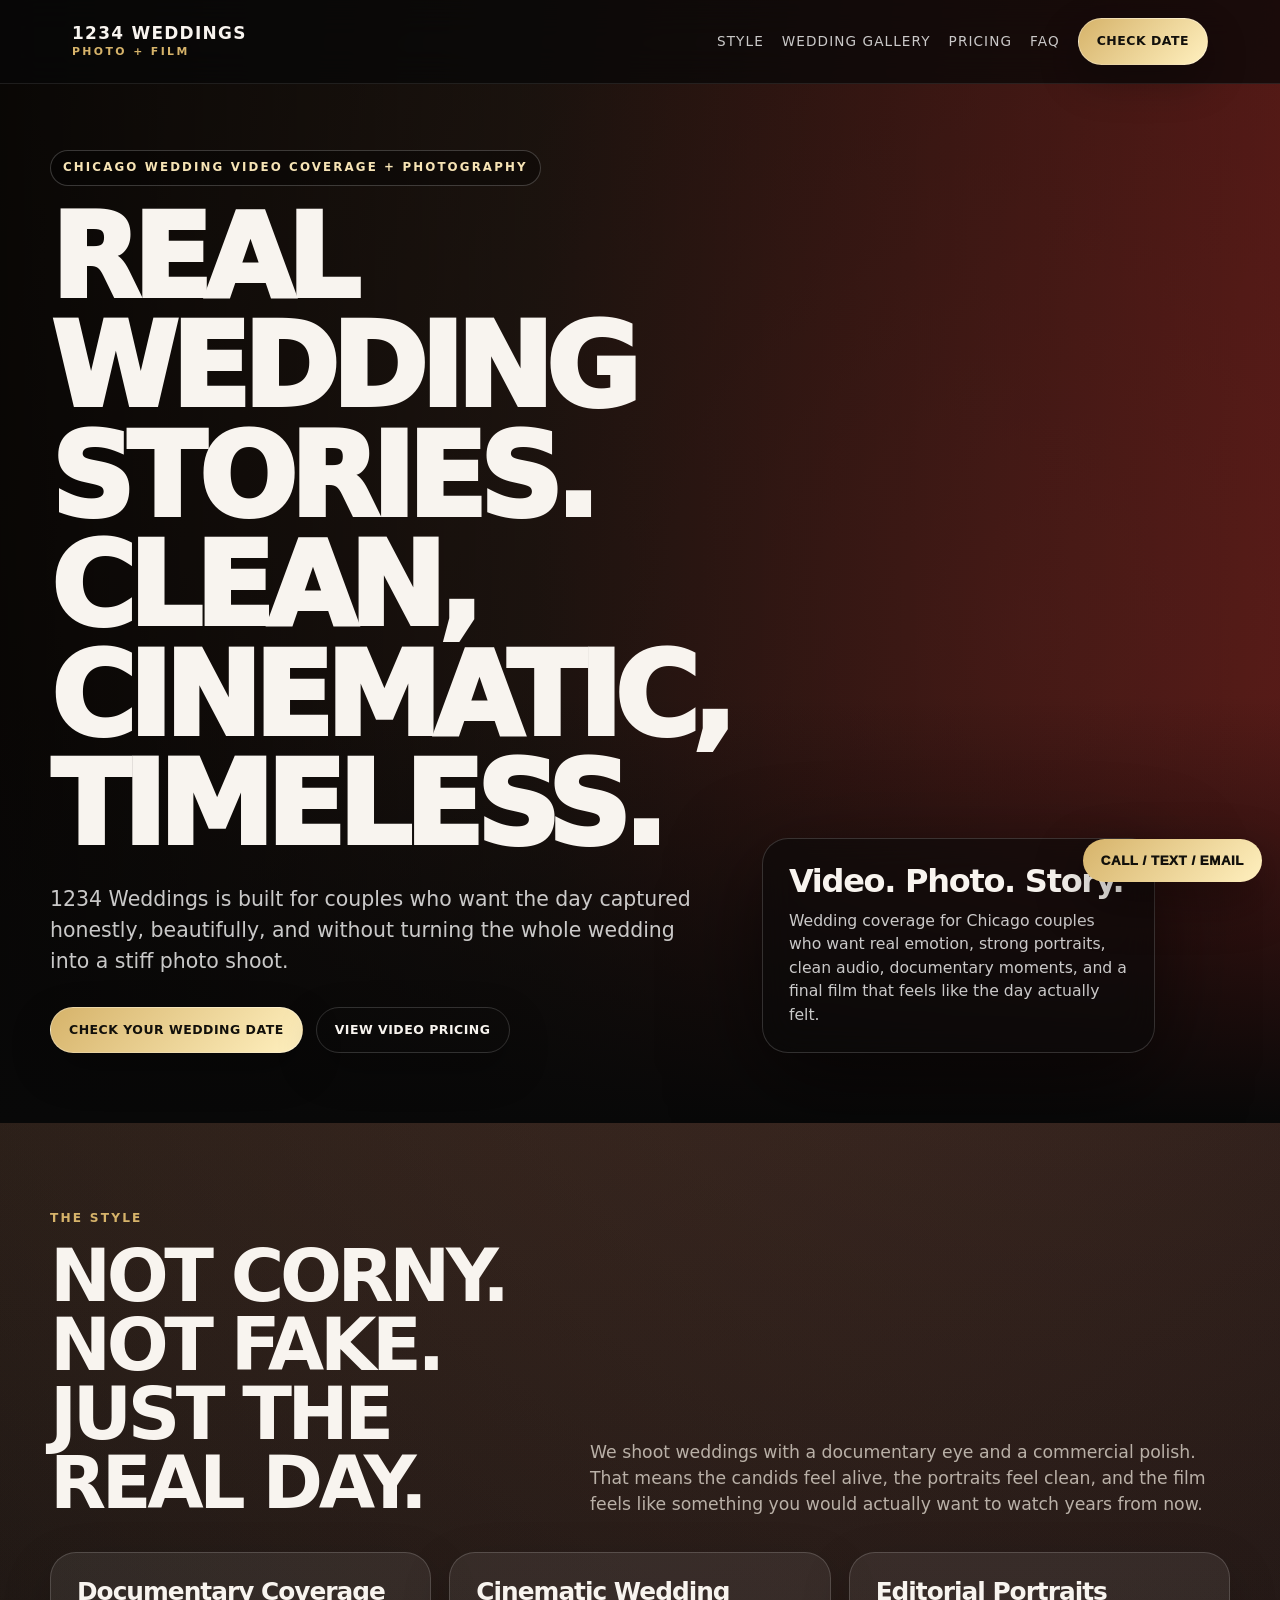
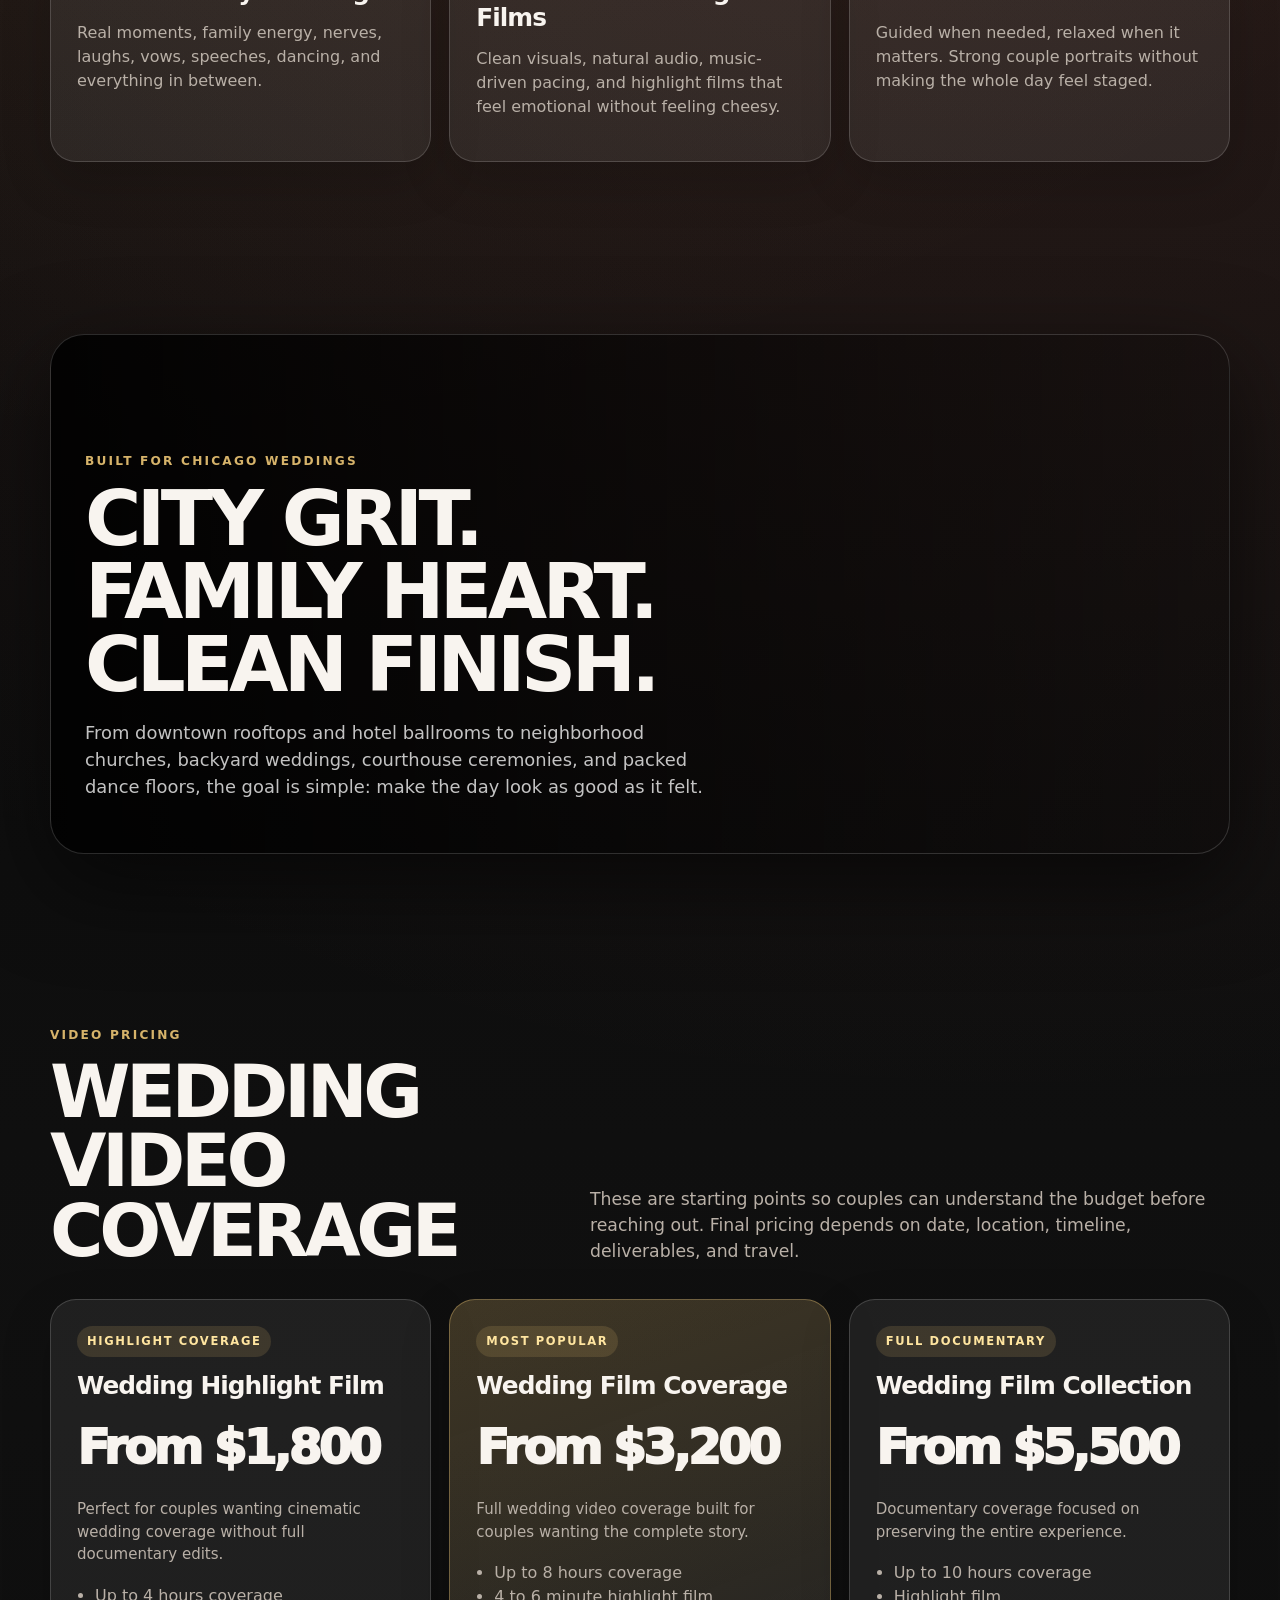
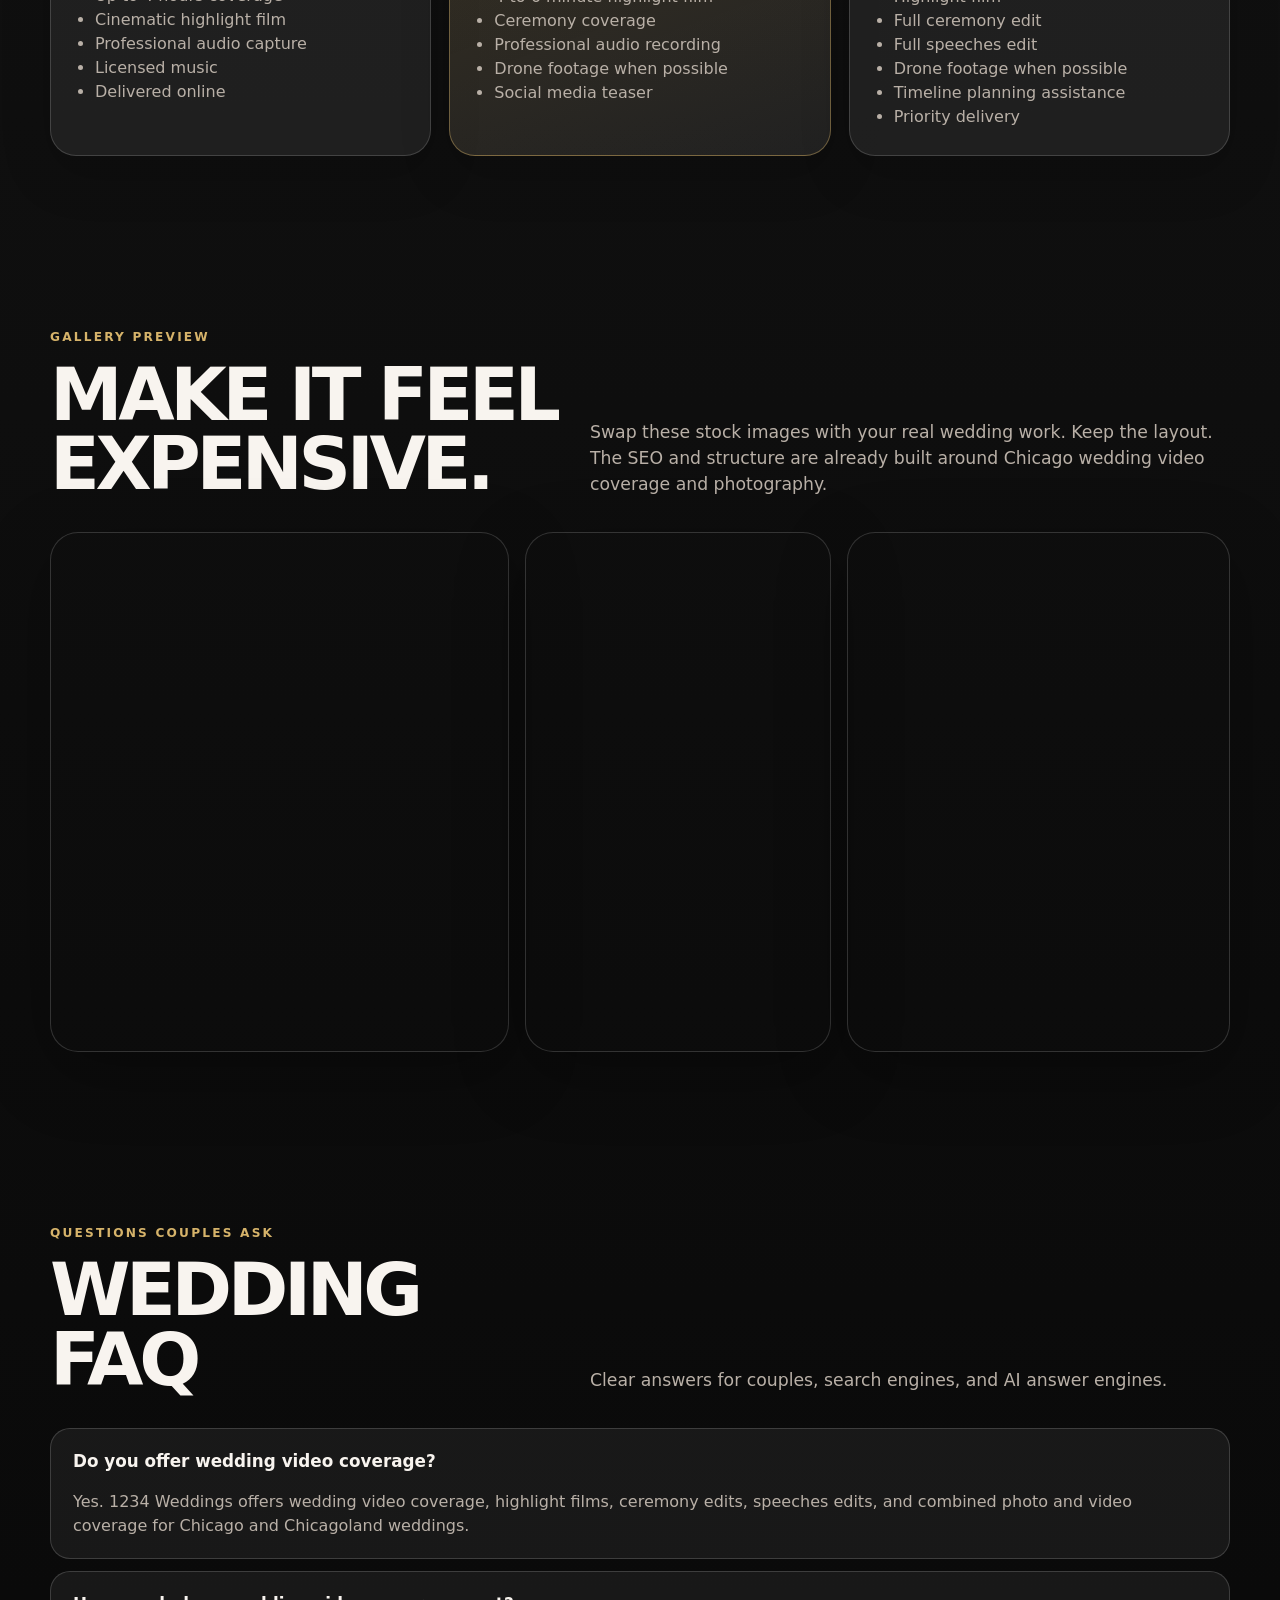
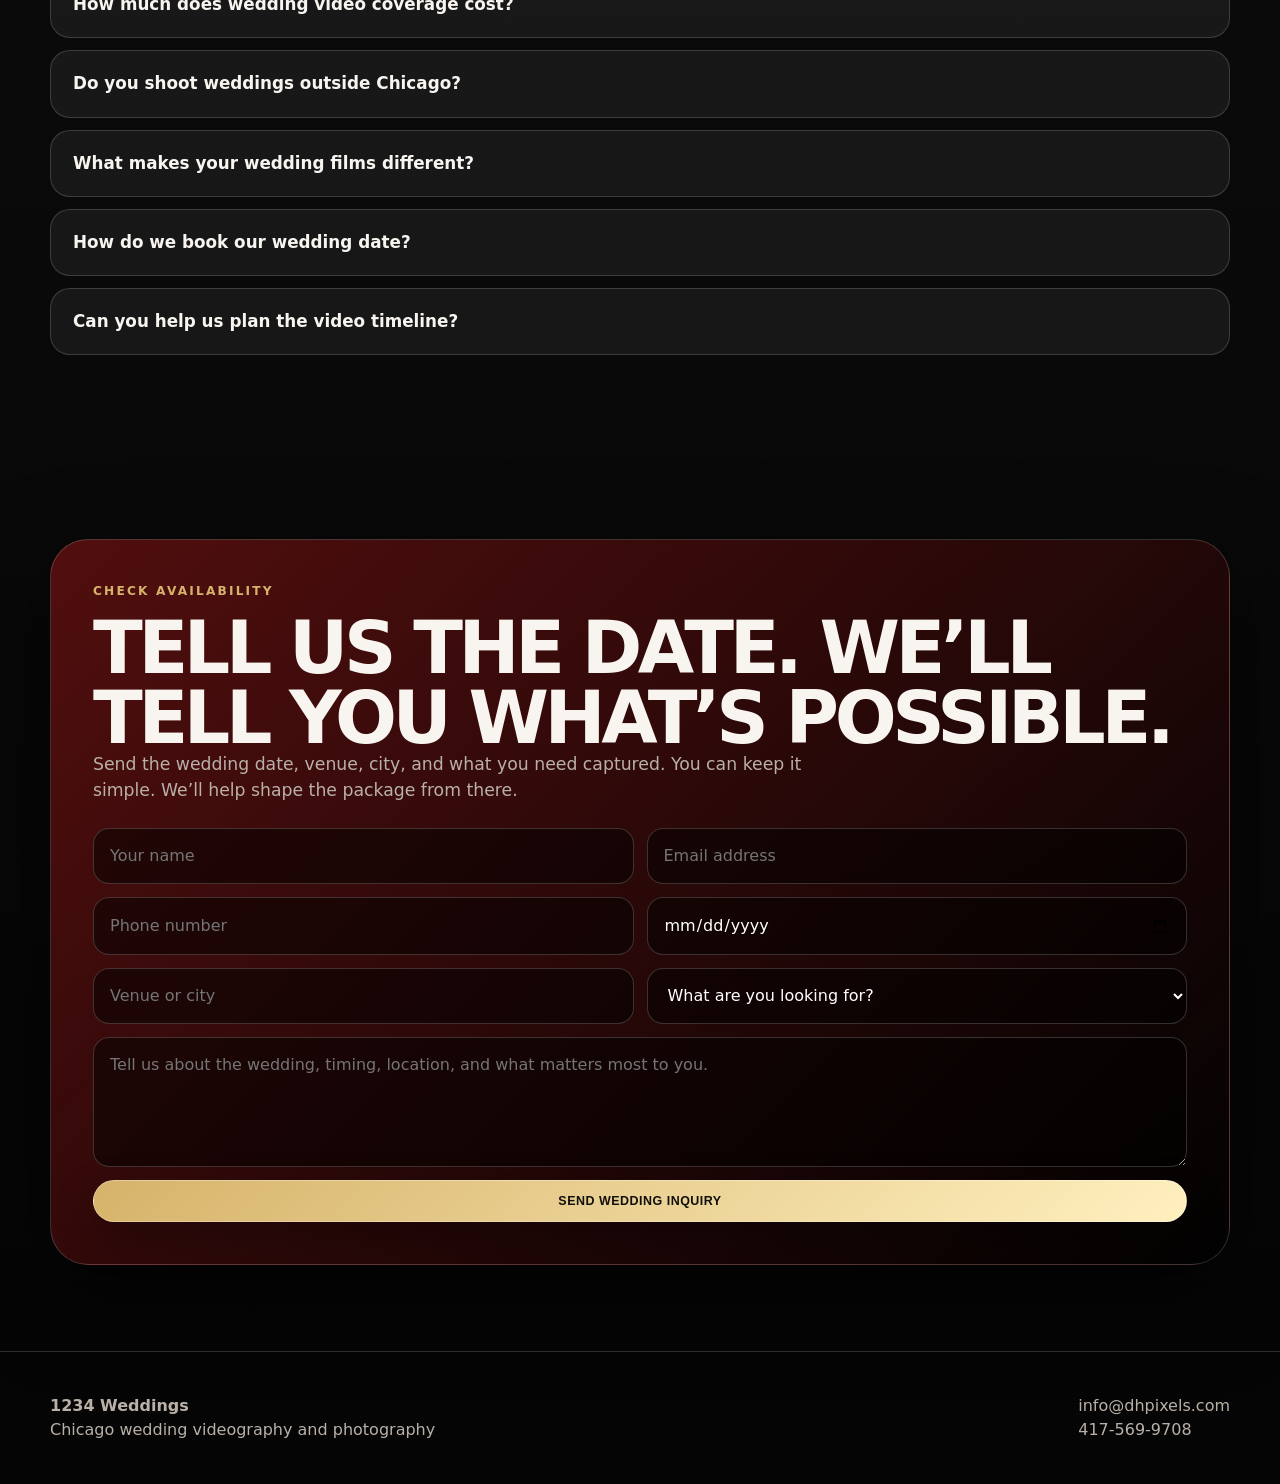
==== commit 8a3b984b: "Add files via upload" ====
--- a/index.html
+++ b/index.html
@@ -3,36 +3,287 @@
 <head>
   <meta charset="UTF-8" />
   <meta name="viewport" content="width=device-width, initial-scale=1.0" />
-  <title>1234 Weddings | Chicago Wedding Photography + Films</title>
-  <meta name="description" content="Chicago wedding photography and wedding films for couples who want clean, natural coverage, private galleries, selections, favorites, and easy downloads." />
-  <link rel="stylesheet" href="styles.css" />
+  <title>1234 Weddings | Chicago Wedding Videography & Photography</title>
+  <meta name="description" content="Cinematic wedding video coverage and wedding photography for Chicago couples. Simple packages, real moments, clean editing, and full-day storytelling." />
+  <meta name="keywords" content="Chicago wedding videographer, Chicago wedding video coverage, Chicago wedding photographer, wedding videography Chicago, wedding films Chicago, 1234 Weddings" />
+  <link rel="canonical" href="https://1234weddings.com/" />
+
+  <meta property="og:title" content="1234 Weddings | Chicago Wedding Videography & Photography" />
+  <meta property="og:description" content="Cinematic wedding video coverage and wedding photography for Chicago couples. Real moments, clean edits, and simple pricing." />
+  <meta property="og:type" content="website" />
+  <meta property="og:url" content="https://1234weddings.com/" />
+  <meta property="og:image" content="https://1234weddings.com/images/wedding-banner.jpg" />
+
+  <meta name="twitter:card" content="summary_large_image" />
+  <meta name="twitter:title" content="1234 Weddings | Chicago Wedding Videography & Photography" />
+  <meta name="twitter:description" content="Chicago wedding video coverage and photography built around real moments and clean cinematic storytelling." />
+  <meta name="twitter:image" content="https://1234weddings.com/images/wedding-banner.jpg" />
+
+  <style>
+    :root {
+      --bg: #080808;
+      --bg2: #111;
+      --card: rgba(255,255,255,.07);
+      --text: #f8f4ef;
+      --muted: #b9b0a7;
+      --gold: #d6b36a;
+      --rose: #b96a5a;
+      --red: #6f1111;
+      --line: rgba(255,255,255,.16);
+      --shadow: 0 30px 90px rgba(0,0,0,.55);
+      --radius: 26px;
+      --max: 1180px;
+    }
+    * { box-sizing: border-box; }
+    html { scroll-behavior: smooth; }
+    body {
+      margin: 0;
+      font-family: Inter, ui-sans-serif, system-ui, -apple-system, BlinkMacSystemFont, "Segoe UI", sans-serif;
+      color: var(--text);
+      background: radial-gradient(circle at 80% 10%, rgba(185,106,90,.28), transparent 36%), radial-gradient(circle at 10% 0%, rgba(214,179,106,.16), transparent 32%), linear-gradient(180deg, #050505 0%, #101010 48%, #050505 100%);
+      line-height: 1.5;
+    }
+    a { color: inherit; text-decoration: none; }
+    img { max-width: 100%; display: block; }
+    .nav { position: fixed; top: 0; left: 0; width: 100%; z-index: 50; background: rgba(7,7,7,.74); backdrop-filter: blur(18px); border-bottom: 1px solid rgba(255,255,255,.09); }
+    .nav-inner { max-width: var(--max); margin: 0 auto; padding: 18px 22px; display: flex; align-items: center; justify-content: space-between; gap: 20px; }
+    .logo { display: flex; flex-direction: column; letter-spacing: .08em; text-transform: uppercase; font-weight: 900; line-height: 1; }
+    .logo span:first-child { font-size: 1.06rem; }
+    .logo span:last-child { font-size: .68rem; color: var(--gold); margin-top: 5px; letter-spacing: .22em; }
+    .nav-links { display: flex; align-items: center; gap: 18px; color: rgba(255,255,255,.78); font-size: .85rem; text-transform: uppercase; letter-spacing: .08em; }
+    .nav-links a:hover { color: white; }
+    .btn { display: inline-flex; align-items: center; justify-content: center; gap: 8px; padding: 13px 18px; border-radius: 999px; background: var(--text); color: #090909; font-weight: 900; letter-spacing: .04em; text-transform: uppercase; font-size: .78rem; border: 1px solid rgba(255,255,255,.3); box-shadow: 0 16px 40px rgba(0,0,0,.28); transition: transform .2s ease; cursor: pointer; }
+    .btn:hover { transform: translateY(-2px); }
+    .btn.alt { background: transparent; color: var(--text); border: 1px solid var(--line); }
+    .btn.gold { background: linear-gradient(135deg, var(--gold), #fff0bf); color: #12100b; }
+    .hero { min-height: 100vh; position: relative; display: grid; align-items: end; overflow: hidden; padding: 150px 22px 70px; isolation: isolate; }
+    .hero::before { content: ""; position: absolute; inset: 0; background: linear-gradient(90deg, rgba(0,0,0,.84) 0%, rgba(0,0,0,.56) 42%, rgba(111,17,17,.54) 100%), url('https://images.unsplash.com/photo-1519741497674-611481863552?auto=format&fit=crop&w=2200&q=85') center/cover; z-index: -2; transform: scale(1.03); }
+    .hero::after { content: ""; position: absolute; inset: auto 0 0 0; height: 38%; background: linear-gradient(0deg, #080808, transparent); z-index: -1; }
+    .hero-inner { width: 100%; max-width: var(--max); margin: 0 auto; display: grid; grid-template-columns: 1.16fr .84fr; gap: 34px; align-items: end; }
+    .eyebrow { display: inline-flex; width: fit-content; margin-bottom: 18px; padding: 8px 12px; border: 1px solid rgba(255,255,255,.2); border-radius: 999px; color: #f7e4b5; background: rgba(0,0,0,.32); font-size: .74rem; text-transform: uppercase; letter-spacing: .18em; font-weight: 800; }
+    h1, h2, h3 { margin: 0; line-height: .95; letter-spacing: -.06em; }
+    h1 { max-width: 900px; font-size: clamp(3.8rem, 9vw, 9.4rem); text-transform: uppercase; font-weight: 950; }
+    .hero p { max-width: 670px; margin: 24px 0 0; color: rgba(255,255,255,.78); font-size: clamp(1.05rem, 1.7vw, 1.28rem); }
+    .hero-actions { display: flex; gap: 13px; flex-wrap: wrap; margin-top: 30px; }
+    .hero-card { padding: 26px; border-radius: var(--radius); background: rgba(10,10,10,.58); border: 1px solid rgba(255,255,255,.16); box-shadow: var(--shadow); backdrop-filter: blur(18px); }
+    .hero-card strong { display: block; font-size: 2rem; line-height: 1; letter-spacing: -.04em; margin-bottom: 12px; }
+    .hero-card p { margin: 0; font-size: .98rem; }
+    section { padding: 86px 22px; }
+    .wrap { max-width: var(--max); margin: 0 auto; }
+    .section-head { display: grid; grid-template-columns: .8fr 1fr; gap: 28px; align-items: end; margin-bottom: 34px; }
+    .kicker { color: var(--gold); text-transform: uppercase; letter-spacing: .18em; font-size: .76rem; font-weight: 900; margin-bottom: 13px; }
+    h2 { font-size: clamp(2.6rem, 5.7vw, 5.9rem); text-transform: uppercase; }
+    .lead { color: var(--muted); font-size: 1.08rem; margin: 0; max-width: 720px; }
+    .grid { display: grid; gap: 18px; }
+    .grid.three { grid-template-columns: repeat(3, 1fr); }
+    .card { padding: 26px; border-radius: var(--radius); background: var(--card); border: 1px solid var(--line); box-shadow: 0 18px 50px rgba(0,0,0,.18); }
+    .card h3 { font-size: 1.55rem; letter-spacing: -.04em; line-height: 1.05; margin-bottom: 12px; }
+    .card p, .card li { color: var(--muted); }
+    .card ul { margin: 18px 0 0; padding-left: 18px; }
+    .feature { min-height: 520px; border-radius: 34px; overflow: hidden; position: relative; background: linear-gradient(90deg, rgba(0,0,0,.86), rgba(0,0,0,.18)), url('https://images.unsplash.com/photo-1520854221256-17451cc331bf?auto=format&fit=crop&w=2000&q=85') center/cover; border: 1px solid var(--line); display: flex; align-items: end; padding: 34px; box-shadow: var(--shadow); }
+    .feature-content { max-width: 650px; }
+    .feature-content h2 { font-size: clamp(3rem, 6vw, 6.4rem); }
+    .feature-content p { color: rgba(255,255,255,.76); font-size: 1.12rem; }
+    .price.featured { background: linear-gradient(160deg, rgba(214,179,106,.24), rgba(255,255,255,.08)); border-color: rgba(214,179,106,.42); }
+    .price .tag { display: inline-flex; padding: 7px 10px; border-radius: 999px; background: rgba(214,179,106,.16); color: #ffe5a0; font-size: .72rem; letter-spacing: .14em; text-transform: uppercase; font-weight: 900; margin-bottom: 16px; }
+    .amount { font-size: 3rem; font-weight: 950; letter-spacing: -.07em; margin: 12px 0; }
+    .small { color: var(--muted); font-size: .94rem; }
+    .gallery { display: grid; grid-template-columns: 1.2fr .8fr 1fr; gap: 16px; }
+    .shot { min-height: 340px; border-radius: 28px; overflow: hidden; background-size: cover; background-position: center; border: 1px solid var(--line); box-shadow: 0 20px 70px rgba(0,0,0,.3); }
+    .shot.tall { min-height: 520px; }
+    .faq details { border: 1px solid var(--line); border-radius: 20px; padding: 20px 22px; background: rgba(255,255,255,.06); margin-bottom: 12px; }
+    .faq summary { cursor: pointer; font-weight: 900; font-size: 1.05rem; list-style: none; }
+    .faq summary::-webkit-details-marker { display: none; }
+    .faq p { color: var(--muted); margin-bottom: 0; }
+    .contact { border-radius: 38px; padding: 42px; background: linear-gradient(135deg, rgba(111,17,17,.72), rgba(0,0,0,.55)), url('https://images.unsplash.com/photo-1532712938310-34cb3982ef74?auto=format&fit=crop&w=1900&q=85') center/cover; border: 1px solid rgba(255,255,255,.18); box-shadow: var(--shadow); }
+    form { display: grid; gap: 13px; margin-top: 24px; }
+    input, textarea, select { width: 100%; padding: 15px 16px; border-radius: 16px; border: 1px solid rgba(255,255,255,.18); background: rgba(0,0,0,.5); color: white; font: inherit; outline: none; }
+    textarea { min-height: 130px; resize: vertical; }
+    .form-grid { display: grid; grid-template-columns: 1fr 1fr; gap: 13px; }
+    .contact-toggle { position: fixed; right: 18px; bottom: 18px; z-index: 80; }
+    .contact-toggle button { border: 0; cursor: pointer; display: inline-flex; align-items: center; justify-content: center; gap: 8px; padding: 14px 18px; border-radius: 999px; background: linear-gradient(135deg, #d6b36a, #fff0bf); color: #12100b; font-weight: 950; letter-spacing: .04em; text-transform: uppercase; box-shadow: 0 18px 50px rgba(0,0,0,.42); }
+    .contact-popover { position: fixed; right: 18px; bottom: 78px; z-index: 79; width: min(360px, calc(100vw - 36px)); padding: 22px; border-radius: 24px; background: rgba(8,8,8,.92); border: 1px solid rgba(255,255,255,.16); box-shadow: 0 30px 90px rgba(0,0,0,.65); backdrop-filter: blur(18px); display: none; }
+    .contact-popover.is-open { display: block; }
+    .contact-popover h3 { font-size: 1.6rem; margin-bottom: 10px; }
+    .contact-popover p { color: #b9b0a7; margin-top: 0; }
+    .contact-actions { display: grid; gap: 10px; margin-top: 16px; }
+    .contact-actions a { display: flex; justify-content: space-between; align-items: center; gap: 14px; padding: 13px 14px; border-radius: 16px; background: rgba(255,255,255,.07); border: 1px solid rgba(255,255,255,.14); font-weight: 850; }
+    .contact-actions a span { color: #d6b36a; font-size: .8rem; text-transform: uppercase; letter-spacing: .12em; }
+    footer { padding: 42px 22px; border-top: 1px solid var(--line); color: var(--muted); }
+    .footer-inner { max-width: var(--max); margin: 0 auto; display: flex; justify-content: space-between; gap: 20px; flex-wrap: wrap; }
+    @media (max-width: 900px) { .nav-links a:not(.btn) { display: none; } .hero-inner, .section-head, .grid.three, .gallery { grid-template-columns: 1fr; } .hero { padding-top: 125px; } .hero-card { margin-top: 8px; } .feature { min-height: 440px; } .form-grid { grid-template-columns: 1fr; } section { padding: 66px 18px; } }
+    @media (max-width: 540px) { .nav-inner { padding: 14px 16px; } .btn { width: 100%; } .nav .btn { width: auto; padding: 11px 13px; font-size: .7rem; } .hero-actions { flex-direction: column; } .contact { padding: 26px; border-radius: 26px; } .shot, .shot.tall { min-height: 300px; } .contact-actions a { flex-direction: column; align-items: flex-start; } }
+  </style>
+
+  <script type="application/ld+json">
+  {
+    "@context": "https://schema.org",
+    "@graph": [
+      {
+        "@type": "ProfessionalService",
+        "@id": "https://1234weddings.com/#business",
+        "name": "1234 Weddings",
+        "url": "https://1234weddings.com/",
+        "image": "https://1234weddings.com/images/wedding-banner.jpg",
+        "description": "Chicago wedding video coverage and wedding photography for couples who want real moments, clean editing, and cinematic storytelling.",
+        "telephone": "+1-417-569-9708",
+        "email": "info@dhpixels.com",
+        "areaServed": ["Chicago", "Chicagoland", "Northwest Side Chicago", "Oak Park", "Evanston", "Skokie", "Naperville", "Winnetka", "Lincoln Park", "Logan Square", "West Loop", "Wicker Park"],
+        "address": { "@type": "PostalAddress", "addressLocality": "Chicago", "addressRegion": "IL", "addressCountry": "US" },
+        "priceRange": "$1,800-$5,500",
+        "sameAs": ["https://www.instagram.com/dhpixels_chicago/"]
+      },
+      {
+        "@type": "FAQPage",
+        "@id": "https://1234weddings.com/#faq",
+        "mainEntity": [
+          { "@type": "Question", "name": "Do you offer wedding video coverage?", "acceptedAnswer": { "@type": "Answer", "text": "Yes. 1234 Weddings offers wedding video coverage, highlight films, ceremony edits, speeches edits, and combined photo and video coverage for Chicago weddings." } },
+          { "@type": "Question", "name": "How much does wedding video coverage cost?", "acceptedAnswer": { "@type": "Answer", "text": "Most 1234 Weddings video coverage packages range from $1,800 to $5,500 depending on hours, deliverables, location, and whether you need photo, video, or both." } },
+          { "@type": "Question", "name": "Do you travel outside Chicago?", "acceptedAnswer": { "@type": "Answer", "text": "Yes. 1234 Weddings serves Chicago, the surrounding suburbs, and destination weddings when travel is available." } },
+          { "@type": "Question", "name": "How do we book a wedding date?", "acceptedAnswer": { "@type": "Answer", "text": "Send your wedding date, venue, estimated coverage needs, and whether you want photography, videography, or both. A signed agreement and retainer secures the date." } }
+        ]
+      }
+    ]
+  }
+  </script>
 </head>
 <body>
-  <header class="topbar">
-    <a class="brand" href="/">1234<span>Weddings</span></a>
-    <nav class="nav">
-      <a href="#packages">Packages</a><a href="#gallery-preview">Gallery</a><a href="#faq">FAQ</a><a href="#contact">Contact</a><a class="nav-pill" href="gallery/">Client Gallery</a>
-    </nav>
+  <nav class="nav" aria-label="Primary navigation">
+    <div class="nav-inner">
+      <a class="logo" href="#top" aria-label="1234 Weddings home">
+        <span>1234 Weddings</span>
+        <span>Photo + Film</span>
+      </a>
+      <div class="nav-links">
+        <a href="#work">Style</a>
+        <a href="/weddings/sample-couple/">Wedding Gallery</a>
+        <a href="#packages">Pricing</a>
+        <a href="#faq">FAQ</a>
+        <a href="#contact" class="btn gold">Check Date</a>
+      </div>
+    </div>
+  </nav>
+
+  <header class="hero" id="top">
+    <div class="hero-inner">
+      <div>
+        <div class="eyebrow">Chicago Wedding Video Coverage + Photography</div>
+        <h1>Real Wedding Stories. Clean, Cinematic, Timeless.</h1>
+        <p>1234 Weddings is built for couples who want the day captured honestly, beautifully, and without turning the whole wedding into a stiff photo shoot.</p>
+        <div class="hero-actions">
+          <a class="btn gold" href="#contact">Check Your Wedding Date</a>
+          <a class="btn alt" href="#packages">View Video Pricing</a>
+        </div>
+      </div>
+      <aside class="hero-card">
+        <strong>Video. Photo. Story.</strong>
+        <p>Wedding coverage for Chicago couples who want real emotion, strong portraits, clean audio, documentary moments, and a final film that feels like the day actually felt.</p>
+      </aside>
+    </div>
   </header>
+
   <main>
-    <section class="hero">
-      <div class="hero-copy">
-        <p class="eyebrow">Chicago wedding photography + films</p>
-        <h1>Wedding coverage that feels clean, calm, and real.</h1>
-        <p class="lead">Photo and video for couples who want the day captured naturally, with timeless color, beautiful portraits, and a gallery that is easy to view, select, share, and download.</p>
-        <div class="actions"><a class="button" href="#contact">Check Your Date</a><a class="button secondary" href="gallery/">View Client Gallery</a></div>
-        <div class="mini-proof"><span>Chicago</span><span>North Shore</span><span>Suburbs</span><span>Photo + Video</span></div>
-      </div>
-      <div class="hero-photo"><div class="hero-card"><strong>Private galleries included.</strong><span>Couples can favorite, select, share, and download their images.</span></div></div>
-    </section>
-    <section class="intro"><div class="section-inner"><div class="section-head"><h2>Simple wedding coverage without making the day feel staged.</h2><p>Some moments need direction. Most moments just need someone paying attention. We keep things moving, find good light, and capture the parts that actually feel like your day.</p></div><div class="cards"><article class="card"><span class="card-number">01</span><h3>Photography</h3><p>Clean coverage of the ceremony, portraits, family photos, reception moments, details, and the little reactions in between.</p></article><article class="card"><span class="card-number">02</span><h3>Films</h3><p>Wedding highlight films, ceremony edits, vows, speeches, and reception coverage with clean audio and natural pacing.</p></article><article class="card"><span class="card-number">03</span><h3>Gallery Delivery</h3><p>Private client galleries with clickable photos, selections, likes, sharing, selected downloads, and download-all options.</p></article></div></div></section>
-    <section id="gallery-preview" class="gallery-preview"><div class="section-inner"><div class="section-head light"><h2>A gallery experience couples can actually use.</h2><p>Each gallery can have a headline image, a clean photo grid, fullscreen viewing, favorites, selections, and download tools.</p></div><div class="editorial-grid"><div class="editorial-photo photo-one"></div><div class="editorial-stack"><div class="editorial-photo photo-two"></div><div class="editorial-photo photo-three"></div></div></div><div class="gallery-callout"><div><p class="eyebrow">Client delivery</p><h3>View, favorite, select, share, and download.</h3><p>Use this as the public client gallery page. Each project can have its own gallery name in the dropdown.</p></div><a class="button light-button" href="gallery/">Open Gallery Page</a></div></div></section>
-    <section id="packages"><div class="section-inner"><div class="section-head"><h2>Photo packages.</h2><p>Simple wedding photography packages built around coverage time, final galleries, and the kind of day you are planning.</p></div><div class="packages"><article class="package"><p class="tag">Simple</p><h3>Essentials Photo</h3><div class="price">$1,200 <span>starting at</span></div><ul><li>Up to 4 hours coverage</li><li>Ceremony and portraits</li><li>Edited high-resolution gallery</li><li>Online delivery</li><li>Great for smaller weddings</li></ul></article><article class="package featured"><p class="tag">Most Popular</p><h3>Classic Photo</h3><div class="price">$2,400 <span>starting at</span></div><ul><li>Up to 8 hours coverage</li><li>Getting ready through reception</li><li>Family photo list support</li><li>Edited high-resolution gallery</li><li>Preview images after the wedding</li></ul></article><article class="package"><p class="tag">Full Day</p><h3>Signature Photo</h3><div class="price">$3,600 <span>starting at</span></div><ul><li>Up to 10 hours coverage</li><li>Second photographer included</li><li>Full-day story coverage</li><li>Edited high-resolution gallery</li><li>Engagement session add-on available</li></ul></article></div></div></section>
-    <section><div class="section-inner"><div class="section-head"><h2>Video packages.</h2><p>Wedding films that feel personal, not cheesy. Clean audio, emotional pacing, and finished edits that feel like your day.</p></div><div class="packages"><article class="package"><p class="tag">Highlight</p><h3>Essentials Video</h3><div class="price">$1,500 <span>starting at</span></div><ul><li>Up to 4 hours coverage</li><li>One-camera ceremony coverage</li><li>Short highlight film</li><li>Licensed music</li><li>Digital delivery</li></ul></article><article class="package featured"><p class="tag">Best Value</p><h3>Classic Video</h3><div class="price">$2,800 <span>starting at</span></div><ul><li>Up to 8 hours coverage</li><li>Highlight wedding film</li><li>Full ceremony edit</li><li>Clean vows and speeches</li><li>Reception moments</li></ul></article><article class="package"><p class="tag">Cinematic</p><h3>Signature Video</h3><div class="price">$4,200 <span>starting at</span></div><ul><li>Up to 10 hours coverage</li><li>Two-camera ceremony coverage</li><li>Highlight wedding film</li><li>Full ceremony and speeches edit</li><li>Drone add-on where permitted</li></ul></article></div></div></section>
-    <section class="locations"><div class="section-inner"><div class="section-head"><h2>Chicago weddings, city to suburbs.</h2><p>Serving Chicago, Jefferson Park, Park Ridge, Arlington Heights, Evanston, Oak Park, Glenview, Naperville, Winnetka, the North Shore, and surrounding suburbs.</p></div><div class="location-pills"><span>Chicago</span><span>Jefferson Park</span><span>Park Ridge</span><span>Arlington Heights</span><span>Evanston</span><span>Oak Park</span><span>Glenview</span><span>Naperville</span><span>Winnetka</span><span>North Shore</span></div></div></section>
-    <section id="faq" class="faq"><div class="section-inner"><div class="section-head"><h2>Quick answers.</h2><p>For couples comparing wedding photographers, videographers, and combined photo and video packages in Chicago.</p></div><div class="faq-list"><details open><summary>Do you offer wedding photography in Chicago?</summary><p>Yes. 1234 Weddings offers ceremony coverage, portraits, family photos, reception photos, details, and full online galleries.</p></details><details><summary>Do you offer wedding video too?</summary><p>Yes. Wedding video packages include highlight films, ceremony edits, speeches, vows, and reception coverage.</p></details><details><summary>Can we book photo and video together?</summary><p>Yes. You can book photography, video, or a combined package depending on the timeline and coverage you need.</p></details><details><summary>Can clients download photos from the gallery?</summary><p>Yes. The gallery page supports viewing, liking, selections, sharing, downloading selected images, and downloading the full gallery.</p></details></div></div></section>
-    <section id="contact" class="contact"><div class="section-inner contact-inner"><p class="eyebrow">Let’s talk dates</p><h2>Ready to book your wedding?</h2><p>Send your wedding date, venue, rough timeline, and whether you are looking for photography, video, or both.</p><div class="actions center"><a class="button" href="mailto:info@dhpixels.com?subject=Wedding%20Inquiry%20for%201234%20Weddings">Email info@dhpixels.com</a><a class="button secondary" href="tel:4175699708">Call 417.569.9708</a></div></div></section>
+    <section id="work">
+      <div class="wrap">
+        <div class="section-head">
+          <div>
+            <div class="kicker">The Style</div>
+            <h2>Not corny. Not fake. Just the real day.</h2>
+          </div>
+          <p class="lead">We shoot weddings with a documentary eye and a commercial polish. That means the candids feel alive, the portraits feel clean, and the film feels like something you would actually want to watch years from now.</p>
+        </div>
+        <div class="grid three">
+          <article class="card"><h3>Documentary Coverage</h3><p>Real moments, family energy, nerves, laughs, vows, speeches, dancing, and everything in between.</p></article>
+          <article class="card"><h3>Cinematic Wedding Films</h3><p>Clean visuals, natural audio, music-driven pacing, and highlight films that feel emotional without feeling cheesy.</p></article>
+          <article class="card"><h3>Editorial Portraits</h3><p>Guided when needed, relaxed when it matters. Strong couple portraits without making the whole day feel staged.</p></article>
+        </div>
+      </div>
+    </section>
+
+    <section>
+      <div class="wrap">
+        <div class="feature">
+          <div class="feature-content">
+            <div class="kicker">Built for Chicago Weddings</div>
+            <h2>City grit. Family heart. Clean finish.</h2>
+            <p>From downtown rooftops and hotel ballrooms to neighborhood churches, backyard weddings, courthouse ceremonies, and packed dance floors, the goal is simple: make the day look as good as it felt.</p>
+          </div>
+        </div>
+      </div>
+    </section>
+
+    <section id="packages">
+      <div class="wrap">
+        <div class="section-head">
+          <div>
+            <div class="kicker">Video Pricing</div>
+            <h2>Wedding video coverage</h2>
+          </div>
+          <p class="lead">These are starting points so couples can understand the budget before reaching out. Final pricing depends on date, location, timeline, deliverables, and travel.</p>
+        </div>
+        <div class="grid three">
+          <article class="card price"><span class="tag">Highlight Coverage</span><h3>Wedding Highlight Film</h3><div class="amount">From $1,800</div><p class="small">Perfect for couples wanting cinematic wedding coverage without full documentary edits.</p><ul><li>Up to 4 hours coverage</li><li>Cinematic highlight film</li><li>Professional audio capture</li><li>Licensed music</li><li>Delivered online</li></ul></article>
+          <article class="card price featured"><span class="tag">Most Popular</span><h3>Wedding Film Coverage</h3><div class="amount">From $3,200</div><p class="small">Full wedding video coverage built for couples wanting the complete story.</p><ul><li>Up to 8 hours coverage</li><li>4 to 6 minute highlight film</li><li>Ceremony coverage</li><li>Professional audio recording</li><li>Drone footage when possible</li><li>Social media teaser</li></ul></article>
+          <article class="card price"><span class="tag">Full Documentary</span><h3>Wedding Film Collection</h3><div class="amount">From $5,500</div><p class="small">Documentary coverage focused on preserving the entire experience.</p><ul><li>Up to 10 hours coverage</li><li>Highlight film</li><li>Full ceremony edit</li><li>Full speeches edit</li><li>Drone footage when possible</li><li>Timeline planning assistance</li><li>Priority delivery</li></ul></article>
+        </div>
+      </div>
+    </section>
+
+    <section>
+      <div class="wrap">
+        <div class="section-head">
+          <div><div class="kicker">Gallery Preview</div><h2>Make it feel expensive.</h2></div>
+          <p class="lead">Swap these stock images with your real wedding work. Keep the layout. The SEO and structure are already built around Chicago wedding video coverage and photography.</p>
+        </div>
+        <div class="gallery" aria-label="Wedding photography gallery preview">
+          <div class="shot tall" style="background-image:url('https://images.unsplash.com/photo-1511285560929-80b456fea0bc?auto=format&fit=crop&w=1200&q=85')"></div>
+          <div class="shot" style="background-image:url('https://images.unsplash.com/photo-1523438885200-e635ba2c371e?auto=format&fit=crop&w=1200&q=85')"></div>
+          <div class="shot tall" style="background-image:url('https://images.unsplash.com/photo-1606800052052-a08af7148866?auto=format&fit=crop&w=1200&q=85')"></div>
+        </div>
+      </div>
+    </section>
+
+    <section id="faq">
+      <div class="wrap">
+        <div class="section-head">
+          <div><div class="kicker">Questions Couples Ask</div><h2>Wedding FAQ</h2></div>
+          <p class="lead">Clear answers for couples, search engines, and AI answer engines.</p>
+        </div>
+        <div class="faq">
+          <details open><summary>Do you offer wedding video coverage?</summary><p>Yes. 1234 Weddings offers wedding video coverage, highlight films, ceremony edits, speeches edits, and combined photo and video coverage for Chicago and Chicagoland weddings.</p></details>
+          <details><summary>How much does wedding video coverage cost?</summary><p>Most packages range from $1,800 to $5,500 depending on the wedding date, hours of coverage, venue location, timeline, and deliverables.</p></details>
+          <details><summary>Do you shoot weddings outside Chicago?</summary><p>Yes. 1234 Weddings serves Chicago, the Chicago suburbs, and destination weddings when travel is available.</p></details>
+          <details><summary>What makes your wedding films different?</summary><p>The films are built around real emotion, clean audio, strong visuals, and natural pacing. The goal is cinematic without making the couple act fake or overly staged.</p></details>
+          <details><summary>How do we book our wedding date?</summary><p>Send your wedding date, venue, estimated timeline, and whether you want video, photo, or both. A signed agreement and retainer secures your date.</p></details>
+          <details><summary>Can you help us plan the video timeline?</summary><p>Yes. Timeline planning is part of the process. The goal is to protect the best light, ceremony audio, speeches, and enough breathing room so the day does not feel rushed.</p></details>
+        </div>
+      </div>
+    </section>
+
+    <section id="contact">
+      <div class="wrap">
+        <div class="contact">
+          <div class="kicker">Check Availability</div>
+          <h2>Tell us the date. We’ll tell you what’s possible.</h2>
+          <p class="lead">Send the wedding date, venue, city, and what you need captured. You can keep it simple. We’ll help shape the package from there.</p>
+          <form name="wedding-inquiry" method="POST" data-netlify="true" netlify-honeypot="bot-field" action="/thank-you.html">
+            <input type="hidden" name="form-name" value="wedding-inquiry" />
+            <p style="display:none"><label>Do not fill this out: <input name="bot-field" /></label></p>
+            <div class="form-grid"><input type="text" name="name" placeholder="Your name" required /><input type="email" name="email" placeholder="Email address" required /></div>
+            <div class="form-grid"><input type="tel" name="phone" placeholder="Phone number" /><input type="date" name="wedding-date" aria-label="Wedding date" /></div>
+            <div class="form-grid"><input type="text" name="venue" placeholder="Venue or city" /><select name="package-interest" aria-label="Package interest"><option value="">What are you looking for?</option><option>Video only</option><option>Photo + video</option><option>Photography only</option><option>Not sure yet</option></select></div>
+            <textarea name="message" placeholder="Tell us about the wedding, timing, location, and what matters most to you."></textarea>
+            <button class="btn gold" type="submit">Send Wedding Inquiry</button>
+          </form>
+        </div>
+      </div>
+    </section>
   </main>
-  <footer><span>© 2026 1234 Weddings</span><span>Chicago wedding photography and wedding video by DHPixels.</span></footer>
+
+  <footer><div class="footer-inner"><div><strong>1234 Weddings</strong><br />Chicago wedding videography and photography</div><div><a href="mailto:info@dhpixels.com">info@dhpixels.com</a><br /><a href="tel:+14175699708">417-569-9708</a></div></div></footer>
+
+  <div class="contact-popover" id="contactBox" aria-hidden="true"><h3>Contact 1234 Weddings</h3><p>Questions about availability, video coverage, or wedding galleries? Reach out anytime.</p><div class="contact-actions"><a href="tel:+14175699708">Call Andrew <span>417-569-9708</span></a><a href="sms:+14175699708">Text Andrew <span>Start text</span></a><a href="mailto:info@dhpixels.com">Email <span>info@dhpixels.com</span></a></div></div>
+  <div class="contact-toggle"><button type="button" onclick="toggleContactBox()">Call / Text / Email</button></div>
+  <script>function toggleContactBox(){const box=document.getElementById('contactBox');const isOpen=box.classList.toggle('is-open');box.setAttribute('aria-hidden',String(!isOpen));}</script>
 </body>
 </html>
